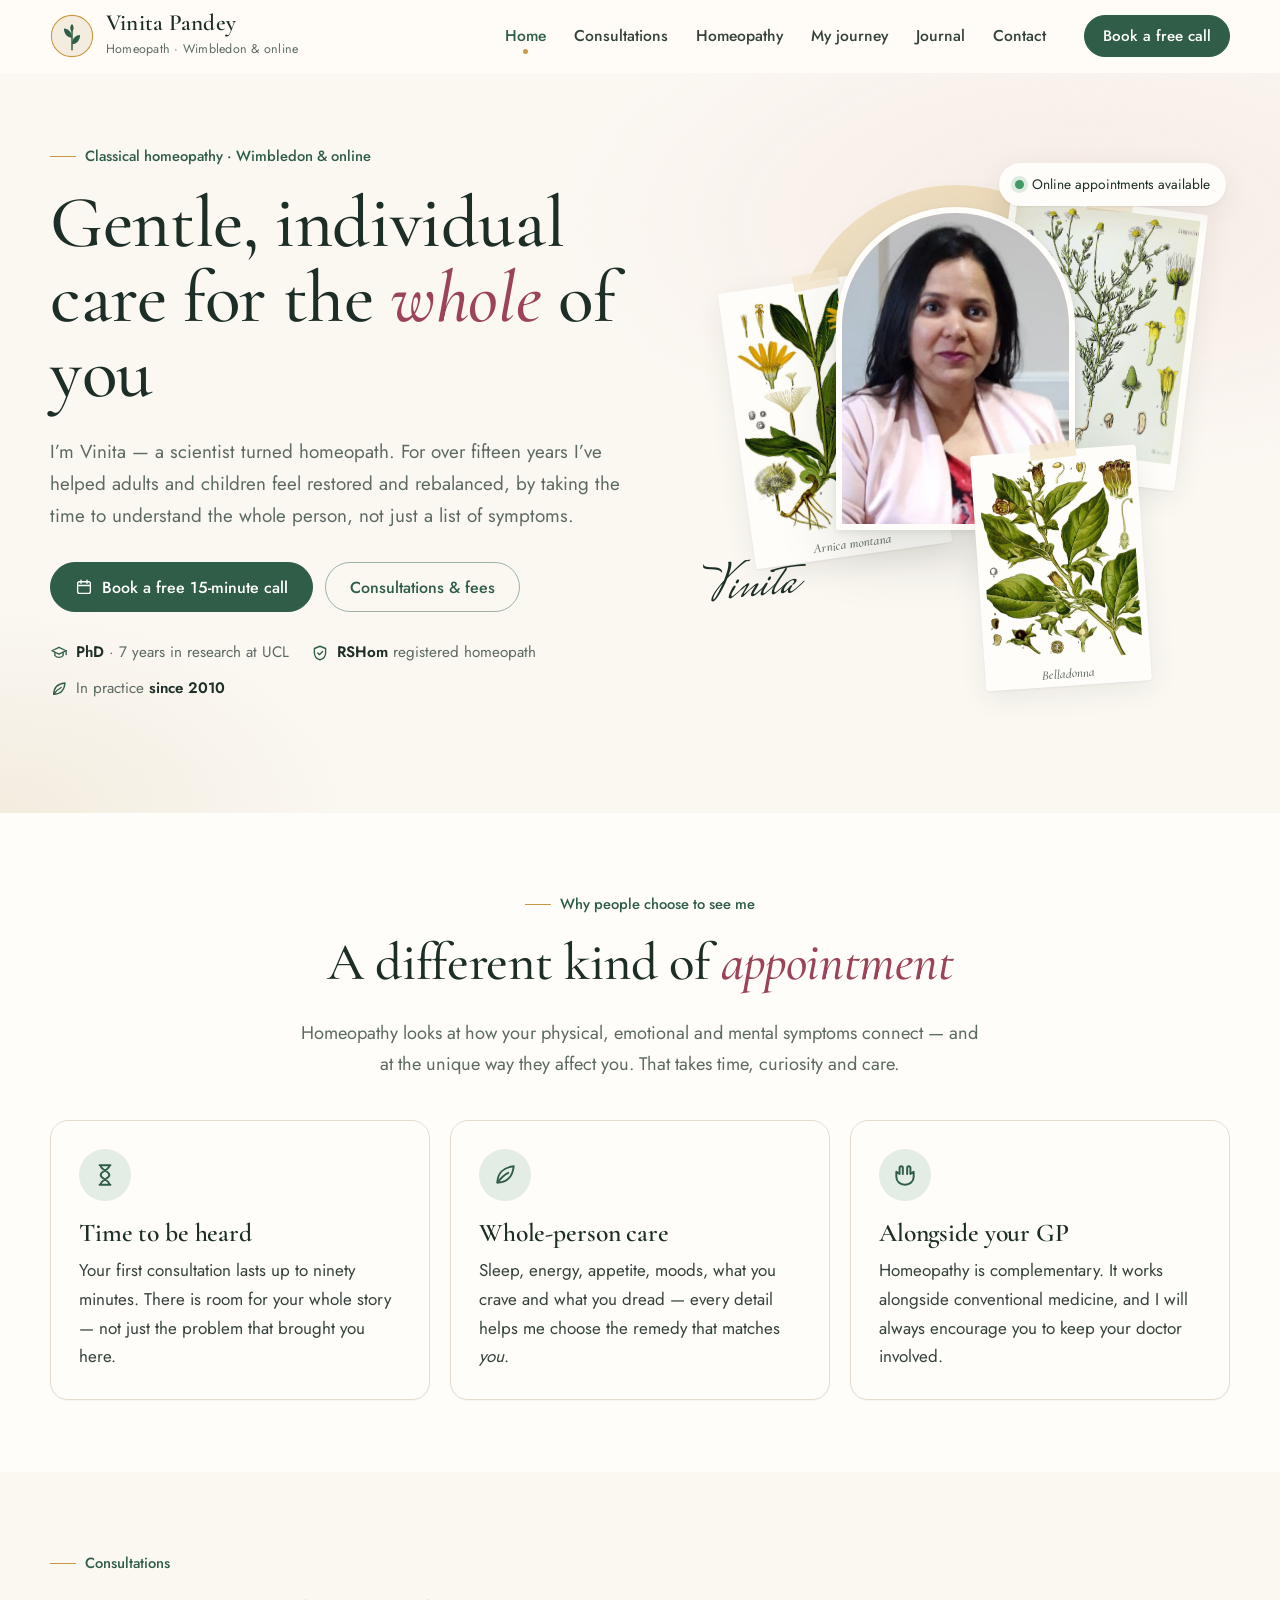
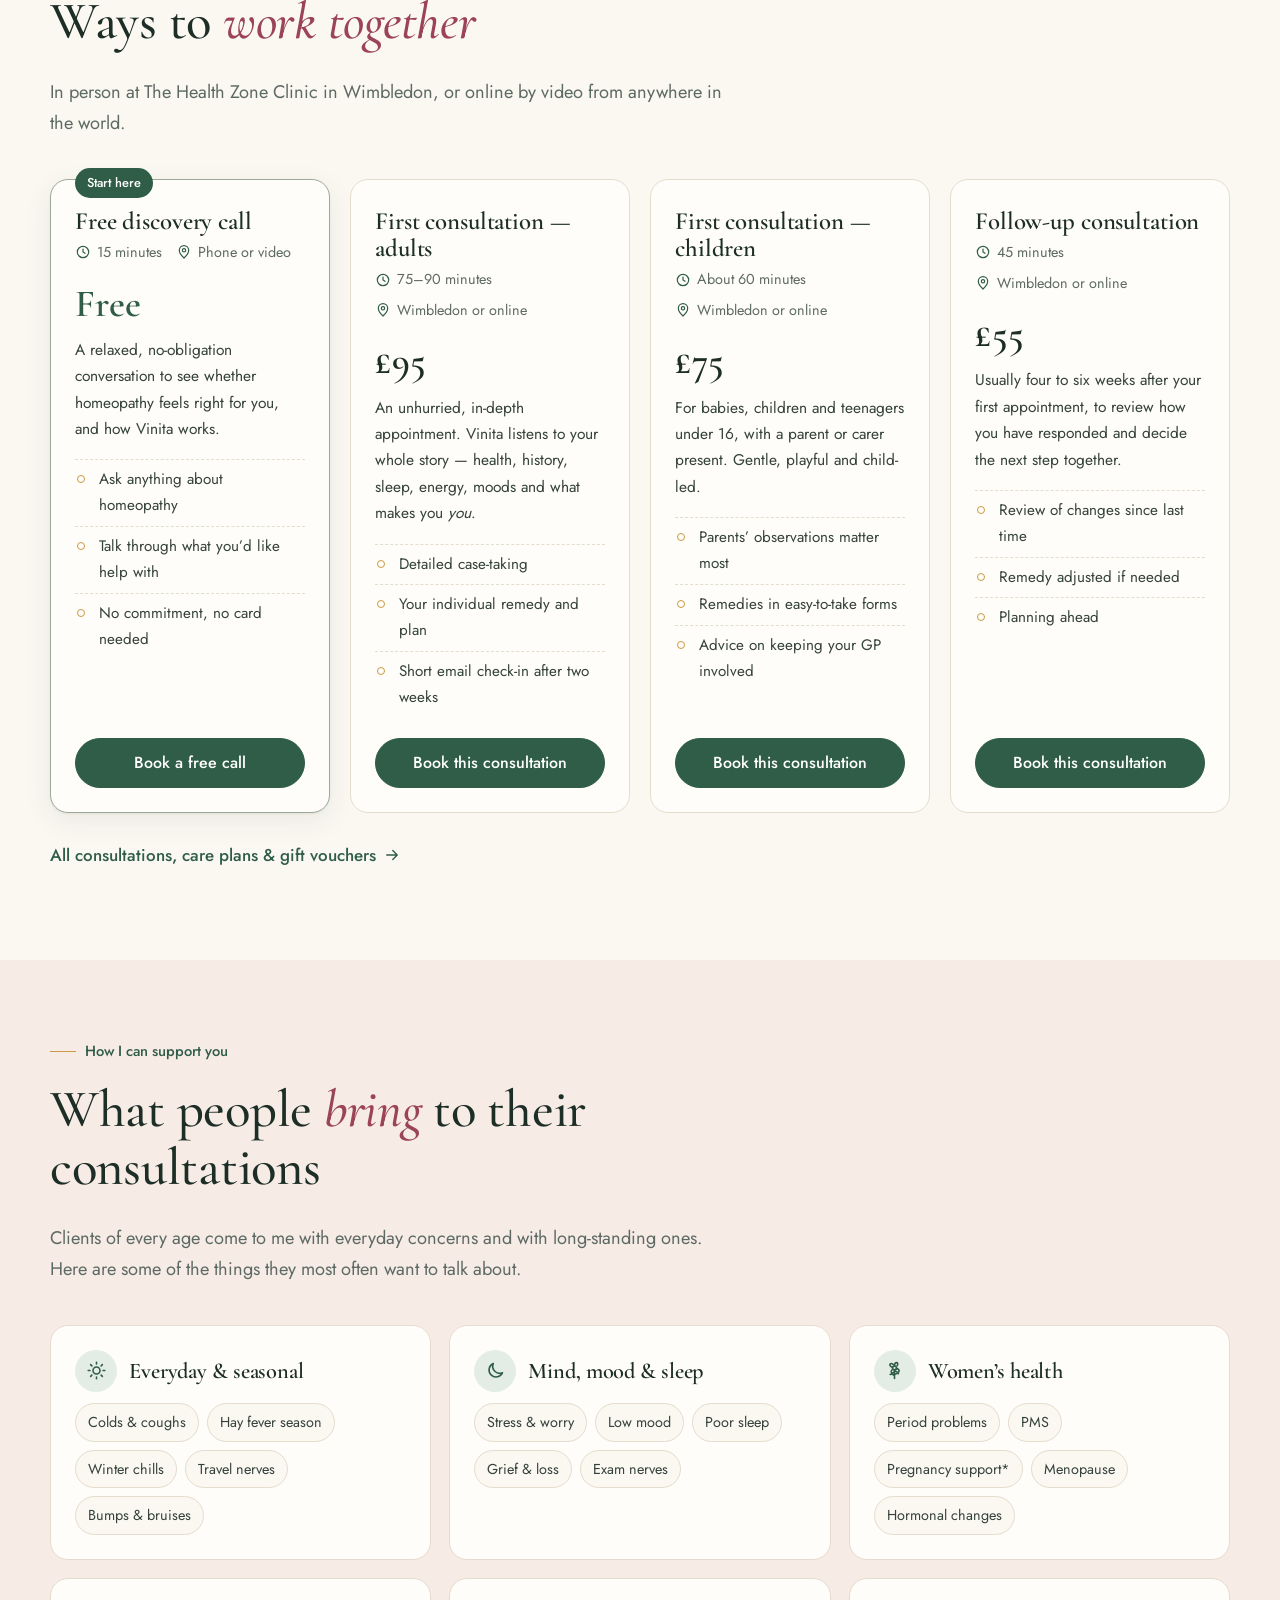
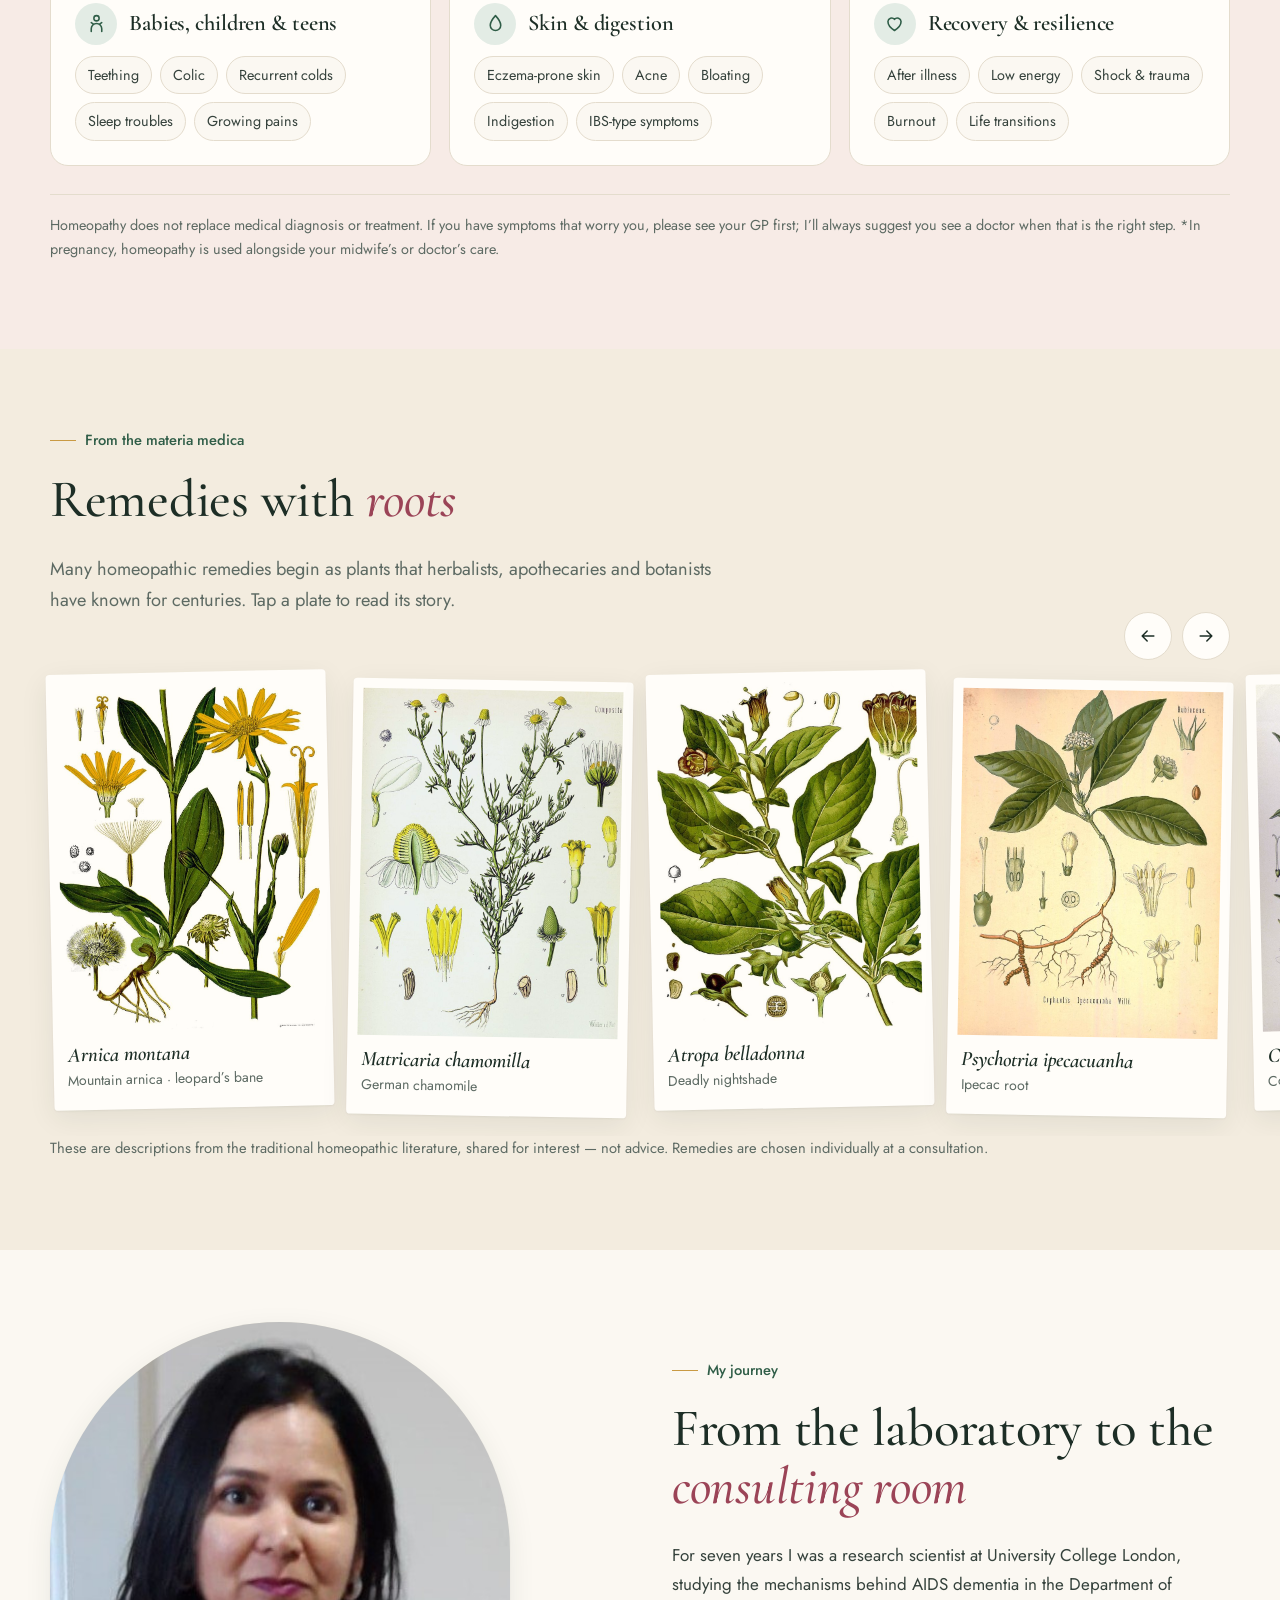
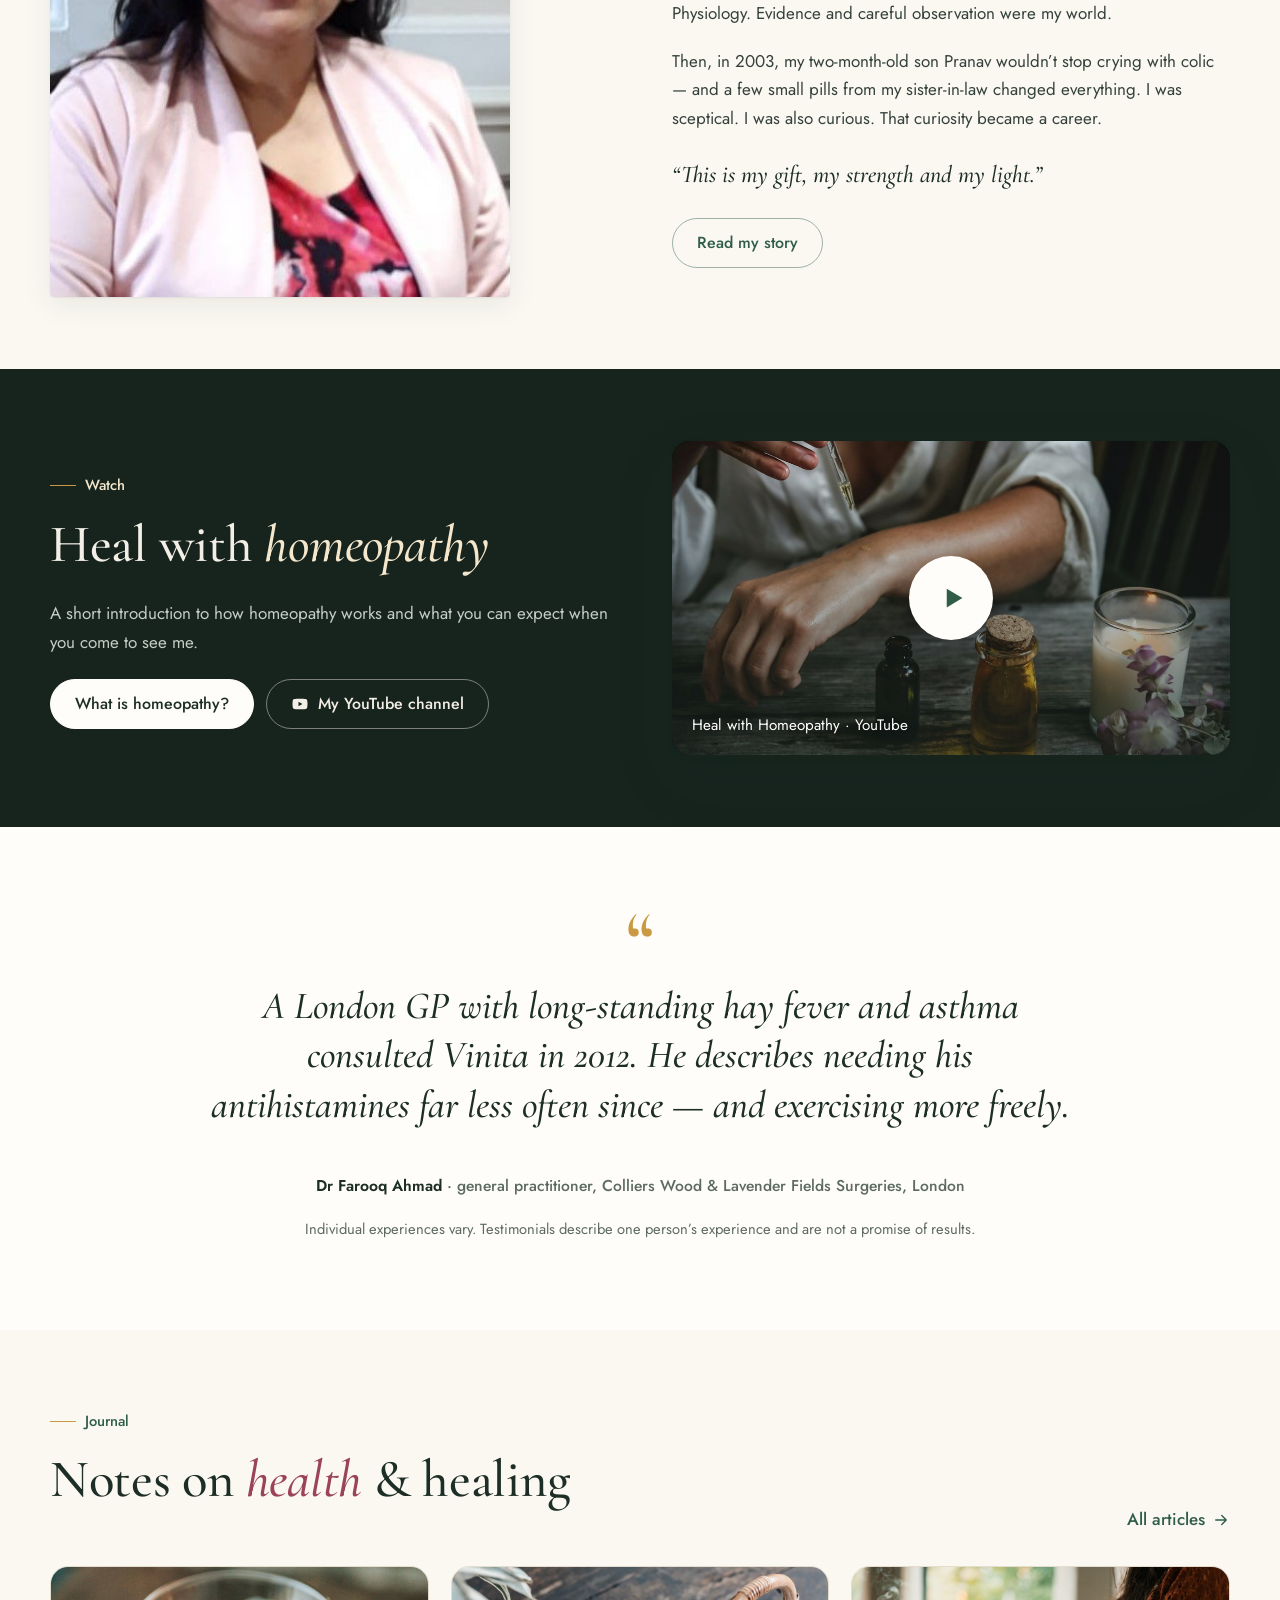
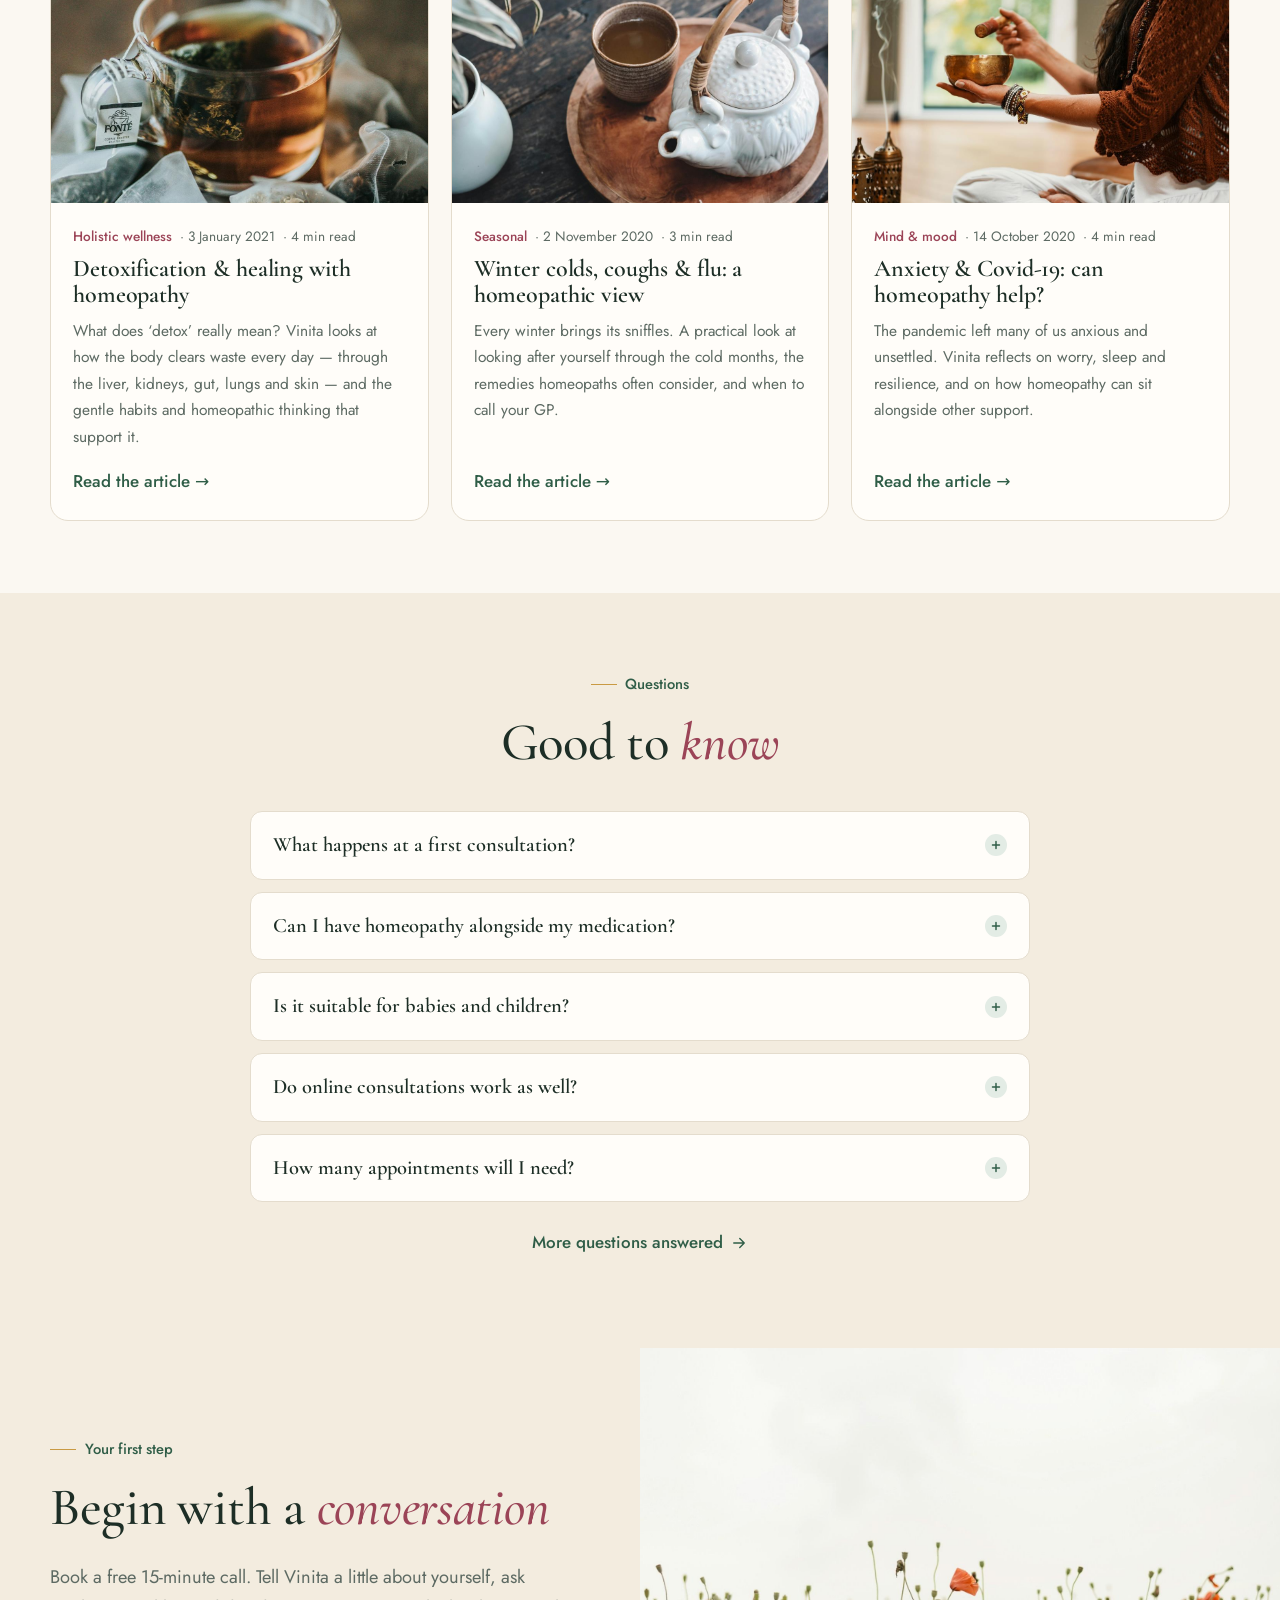
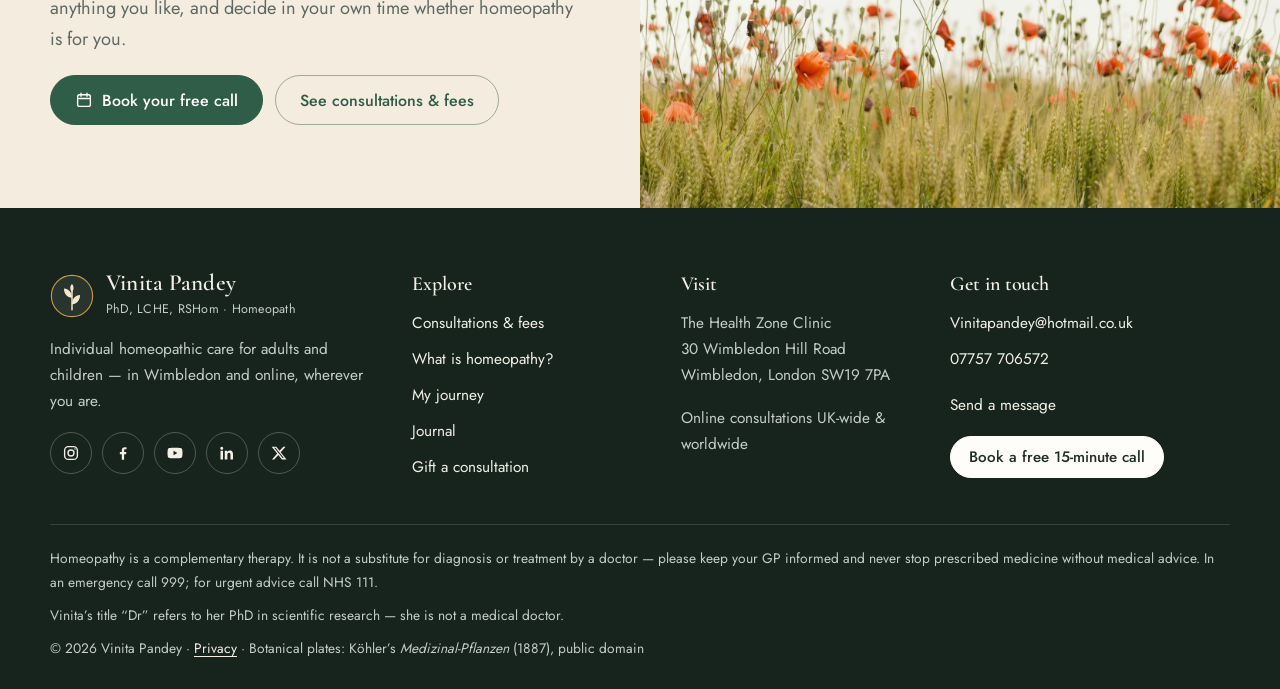
==== index.html @ 25a01715 "Vinita Pandey homeopathy website Co-Authored-By: Claude Opus 5.5 <noreply@anthropic.com> Claude-Sess" ====
<!doctype html>
<html lang="en-GB" data-root="">
<head>
<meta charset="utf-8">
<meta name="viewport" content="width=device-width, initial-scale=1, viewport-fit=cover">
<title>Vinita Pandey · Homeopath in Wimbledon &amp; online</title>
<meta name="description" content="Individual homeopathic consultations for adults and children with Vinita Pandey PhD, LCHE, RSHom — at The Health Zone Clinic, Wimbledon, and online. Book a free 15-minute call.">

<link rel="canonical" href="https://drbankata.github.io/vinita-pandey/">
<meta name="theme-color" content="#fbf8f2">
<meta property="og:type" content="website">
<meta property="og:site_name" content="Vinita Pandey · Homeopathy">
<meta property="og:title" content="Vinita Pandey · Homeopath in Wimbledon &amp; online">
<meta property="og:description" content="Individual homeopathic consultations for adults and children with Vinita Pandey PhD, LCHE, RSHom — at The Health Zone Clinic, Wimbledon, and online. Book a free 15-minute call.">
<meta property="og:url" content="https://drbankata.github.io/vinita-pandey/">
<meta property="og:image" content="https://drbankata.github.io/vinita-pandey/assets/img/og-image.jpg">
<meta property="og:locale" content="en_GB">
<meta name="twitter:card" content="summary_large_image">
<link rel="icon" href="assets/img/favicon.svg" type="image/svg+xml">
<link rel="icon" href="assets/img/favicon.png" sizes="64x64" type="image/png">
<link rel="apple-touch-icon" href="assets/img/apple-touch-icon.png">
<link rel="preload" href="assets/fonts/cormorant.woff2" as="font" type="font/woff2" crossorigin>
<link rel="preload" href="assets/fonts/jost.woff2" as="font" type="font/woff2" crossorigin>
<link rel="stylesheet" href="assets/css/site.css?v=2">
<script type="application/ld+json">{"@context": "https://schema.org", "@graph": [{"@type": ["HealthAndBeautyBusiness", "LocalBusiness"], "@id": "https://drbankata.github.io/vinita-pandey/#practice", "name": "Vinita Pandey Homeopathy", "url": "https://drbankata.github.io/vinita-pandey/", "image": "https://drbankata.github.io/vinita-pandey/assets/img/og-image.jpg", "telephone": "+447757706572", "email": "Vinitapandey@hotmail.co.uk", "address": {"@type": "PostalAddress", "streetAddress": "The Health Zone Clinic, 30 Wimbledon Hill Road", "addressLocality": "Wimbledon, London", "postalCode": "SW19 7PA", "addressCountry": "GB"}, "areaServed": ["Wimbledon", "London", "United Kingdom (online)"], "founder": {"@id": "https://drbankata.github.io/vinita-pandey/#vinita"}, "sameAs": ["https://www.instagram.com/vinitapandeyhomeopathy/", "https://www.facebook.com/VinitaPandeyHomeopathy", "https://twitter.com/VinitaPandey24", "https://www.linkedin.com/in/vinita-pandey-5122bb1aa/"]}, {"@type": "Person", "@id": "https://drbankata.github.io/vinita-pandey/#vinita", "name": "Vinita Pandey", "honorificSuffix": "PhD, LCHE, RSHom", "jobTitle": "Homeopath", "worksFor": {"@id": "https://drbankata.github.io/vinita-pandey/#practice"}, "alumniOf": {"@type": "CollegeOrUniversity", "name": "University College London"}, "image": "https://drbankata.github.io/vinita-pandey/assets/img/vinita.jpg"}]}</script>
</head>
<body>
<a class="skip" href="#main">Skip to content</a>
<div class="progress" aria-hidden="true"></div>
<header class="site-header">
  <div class="wrap head-in">
    <a class="brand" href="./"><svg class="mark" viewBox="0 0 48 48" aria-hidden="true"><circle class="m-bg" cx="24" cy="24" r="22.5"/><path class="m-stem" d="M24 39V15"/><path class="m-leaf" d="M24 26c-5.5-.6-8.8-4.6-8.8-10.2 5.4.2 8.8 4.4 8.8 10.2zM24 33c5.5-.6 8.8-4.6 8.8-10.2-5.4.2-8.8 4.4-8.8 10.2zM24 19.5c-2.3-1.9-2.6-6-.1-8.5 2.5 2.3 2.4 6.4.1 8.5z"/></svg><span><span class="brand-name">Vinita Pandey</span><span class="brand-sub">Homeopath · Wimbledon &amp; online</span></span></a>
    <button class="menu-btn" type="button" aria-expanded="false" aria-controls="site-nav"><svg viewBox="0 0 24 24" fill="none" stroke="currentColor" stroke-width="1.8" stroke-linecap="round"><path d="M4 7h16M4 12h16M4 17h10"/></svg><span class="sr-only">Open menu</span></button>
    <nav id="site-nav" aria-label="Main">
      <ul><li><a href="./" aria-current="page">Home</a></li><li><a href="consultations/">Consultations</a></li><li><a href="homeopathy/">Homeopathy</a></li><li><a href="about/">My journey</a></li><li><a href="journal/">Journal</a></li><li><a href="contact/">Contact</a></li></ul>
      <a class="btn small nav-cta" href="consultations/?service=discovery#book" data-book="discovery">Book a free call</a>
    </nav>
  </div>
</header>
<main id="main">

  <section class="hero">
    <div class="wrap hero-in">
      <div>
        <p class="eyebrow">Classical homeopathy · Wimbledon &amp; online</p>
        <h1>Gentle, individual care for the <em>whole</em> of you</h1>
        <p class="lede">I&rsquo;m Vinita — a scientist turned homeopath. For over fifteen years I&rsquo;ve helped adults and children feel restored and rebalanced, by taking the time to understand the whole person, not just a list of symptoms.</p>
        <div class="btns">
          <a class="btn" href="consultations/?service=discovery#book" data-book="discovery"><svg viewBox="0 0 24 24" fill="none" stroke="currentColor" stroke-width="1.8" stroke-linecap="round" stroke-linejoin="round" aria-hidden="true"><rect x="3.5" y="5" width="17" height="15.5" rx="2.5"/><path d="M3.5 10h17M8 3v4M16 3v4"/></svg> Book a free 15-minute call</a>
          <a class="btn ghost" href="consultations/">Consultations &amp; fees</a>
        </div>
        <ul class="trust">
          <li><svg viewBox="0 0 24 24" fill="none" stroke="currentColor" stroke-width="1.8" stroke-linecap="round" stroke-linejoin="round" aria-hidden="true"><path d="M2.5 9L12 4.5 21.5 9 12 13.5 2.5 9z"/><path d="M6.5 11v4.5c1.5 1.5 3.5 2.3 5.5 2.3s4-.8 5.5-2.3V11M21.5 9v5"/></svg><span><strong>PhD</strong> · 7 years in research at UCL</span></li>
          <li><svg viewBox="0 0 24 24" fill="none" stroke="currentColor" stroke-width="1.8" stroke-linecap="round" stroke-linejoin="round" aria-hidden="true"><path d="M12 3l7.5 3v5.5c0 4.6-3.2 8.1-7.5 9.5-4.3-1.4-7.5-4.9-7.5-9.5V6L12 3z"/><path d="M9 12l2.2 2.2L15.5 10"/></svg><span><strong>RSHom</strong> registered homeopath</span></li>
          <li><svg viewBox="0 0 24 24" fill="none" stroke="currentColor" stroke-width="1.8" stroke-linecap="round" stroke-linejoin="round" aria-hidden="true"><path d="M5 19c0-8 5-14 15-15-1 10-7 15-15 15z"/><path d="M5 19c3-4 6-7 10-9"/></svg><span>In practice <strong>since 2010</strong></span></li>
        </ul>
      </div>
      <div class="herbarium" aria-hidden="true">
        <div class="sun"></div>
        <figure class="sheet s1"><img src="assets/img/plates/arnica.jpg" alt="" width="400" height="533"><figcaption>Arnica montana</figcaption></figure>
        <figure class="sheet s2"><img src="assets/img/plates/chamomilla.jpg" alt="" width="400" height="533"><figcaption>Chamomilla</figcaption></figure>
        <div class="portrait-arch"><img src="assets/img/vinita.jpg" alt="" width="445" height="555" fetchpriority="high"></div>
        <figure class="sheet s3"><img src="assets/img/plates/belladonna.jpg" alt="" width="400" height="533"><figcaption>Belladonna</figcaption></figure>
        <p class="badge-float"><i></i>Online appointments available</p>
        <p class="sig"><span>Vinita</span></p>
      </div>
    </div>
  </section>

  <section class="section band-paper" aria-labelledby="diff-t">
    <div class="wrap">
      <div class="sec-head center">
        <p class="eyebrow">Why people choose to see me</p>
        <h2 id="diff-t">A different kind of <em>appointment</em></h2>
        <p class="lede">Homeopathy looks at how your physical, emotional and mental symptoms connect — and at the unique way they affect you. That takes time, curiosity and care.</p>
      </div>
      <div class="grid g3">
        <div class="card pillar"><span class="icon-disc"><svg viewBox="0 0 24 24" fill="none" stroke="currentColor" stroke-width="1.8" stroke-linecap="round" stroke-linejoin="round" aria-hidden="true"><path d="M7 3h10M7 21h10M8 3c0 5 8 5 8 9s-8 4-8 9M16 3c0 5-8 5-8 9s8 4 8 9"/></svg></span><h3>Time to be heard</h3><p>Your first consultation lasts up to ninety minutes. There is room for your whole story — not just the problem that brought you here.</p></div>
        <div class="card pillar"><span class="icon-disc"><svg viewBox="0 0 24 24" fill="none" stroke="currentColor" stroke-width="1.8" stroke-linecap="round" stroke-linejoin="round" aria-hidden="true"><path d="M5 19c0-8 5-14 15-15-1 10-7 15-15 15z"/><path d="M5 19c3-4 6-7 10-9"/></svg></span><h3>Whole-person care</h3><p>Sleep, energy, appetite, moods, what you crave and what you dread — every detail helps me choose the remedy that matches <i>you</i>.</p></div>
        <div class="card pillar"><span class="icon-disc"><svg viewBox="0 0 24 24" fill="none" stroke="currentColor" stroke-width="1.8" stroke-linecap="round" stroke-linejoin="round" aria-hidden="true"><path d="M12 21c-4.5 0-8-3-8-7.5V9l3 2V5.5a1.5 1.5 0 013 0V11M12 21c4.5 0 8-3 8-7.5V9l-3 2V5.5a1.5 1.5 0 00-3 0V11"/></svg></span><h3>Alongside your GP</h3><p>Homeopathy is complementary. It works alongside conventional medicine, and I will always encourage you to keep your doctor involved.</p></div>
      </div>
    </div>
  </section>

  <section class="section" aria-labelledby="svc-t">
    <div class="wrap">
      <div class="sec-head">
        <p class="eyebrow">Consultations</p>
        <h2 id="svc-t">Ways to <em>work together</em></h2>
        <p class="lede">In person at The Health Zone Clinic in Wimbledon, or online by video from anywhere in the world.</p>
      </div>
      <div class="svc-grid four">
        <article class="svc featured" id="svc-discovery">
      <span class="tag">Start here</span>
      <h3>Free discovery call</h3>
      <p class="meta"><span><svg viewBox="0 0 24 24" fill="none" stroke="currentColor" stroke-width="1.8" stroke-linecap="round" aria-hidden="true"><circle cx="12" cy="12" r="8.5"/><path d="M12 7.5V12l3 2"/></svg>15 minutes</span><span><svg viewBox="0 0 24 24" fill="none" stroke="currentColor" stroke-width="1.8" stroke-linecap="round" stroke-linejoin="round" aria-hidden="true"><path d="M12 21s-7-6.2-7-11.5a7 7 0 1114 0C19 14.8 12 21 12 21z"/><circle cx="12" cy="9.5" r="2.5"/></svg>Phone or video</span></p>
      <p class="price"><span class="free">Free</span></p>
      <p>A relaxed, no-obligation conversation to see whether homeopathy feels right for you, and how Vinita works.</p>
      <ul><li>Ask anything about homeopathy</li><li>Talk through what you’d like help with</li><li>No commitment, no card needed</li></ul>
      <div class="actions">
        <a class="btn" href="consultations/?service=discovery#book" data-book="discovery">Book a free call</a>
        <a class="btn ghost" data-pay="discovery" hidden><svg viewBox="0 0 24 24" fill="none" stroke="currentColor" stroke-width="1.8" stroke-linecap="round" stroke-linejoin="round" aria-hidden="true"><rect x="2.5" y="5" width="19" height="14" rx="2.5"/><path d="M2.5 10h19M6.5 15h4"/></svg> Pay online</a>
      </div>
    </article><article class="svc" id="svc-first-adult">
      
      <h3>First consultation — adults</h3>
      <p class="meta"><span><svg viewBox="0 0 24 24" fill="none" stroke="currentColor" stroke-width="1.8" stroke-linecap="round" aria-hidden="true"><circle cx="12" cy="12" r="8.5"/><path d="M12 7.5V12l3 2"/></svg>75–90 minutes</span><span><svg viewBox="0 0 24 24" fill="none" stroke="currentColor" stroke-width="1.8" stroke-linecap="round" stroke-linejoin="round" aria-hidden="true"><path d="M12 21s-7-6.2-7-11.5a7 7 0 1114 0C19 14.8 12 21 12 21z"/><circle cx="12" cy="9.5" r="2.5"/></svg>Wimbledon or online</span></p>
      <p class="price">£95</p>
      <p>An unhurried, in-depth appointment. Vinita listens to your whole story — health, history, sleep, energy, moods and what makes you <i>you</i>.</p>
      <ul><li>Detailed case-taking</li><li>Your individual remedy and plan</li><li>Short email check-in after two weeks</li></ul>
      <div class="actions">
        <a class="btn" href="consultations/?service=first-adult#book" data-book="first-adult">Book this consultation</a>
        <a class="btn ghost" data-pay="first-adult" hidden><svg viewBox="0 0 24 24" fill="none" stroke="currentColor" stroke-width="1.8" stroke-linecap="round" stroke-linejoin="round" aria-hidden="true"><rect x="2.5" y="5" width="19" height="14" rx="2.5"/><path d="M2.5 10h19M6.5 15h4"/></svg> Pay online</a>
      </div>
    </article><article class="svc" id="svc-first-child">
      
      <h3>First consultation — children</h3>
      <p class="meta"><span><svg viewBox="0 0 24 24" fill="none" stroke="currentColor" stroke-width="1.8" stroke-linecap="round" aria-hidden="true"><circle cx="12" cy="12" r="8.5"/><path d="M12 7.5V12l3 2"/></svg>About 60 minutes</span><span><svg viewBox="0 0 24 24" fill="none" stroke="currentColor" stroke-width="1.8" stroke-linecap="round" stroke-linejoin="round" aria-hidden="true"><path d="M12 21s-7-6.2-7-11.5a7 7 0 1114 0C19 14.8 12 21 12 21z"/><circle cx="12" cy="9.5" r="2.5"/></svg>Wimbledon or online</span></p>
      <p class="price">£75</p>
      <p>For babies, children and teenagers under 16, with a parent or carer present. Gentle, playful and child-led.</p>
      <ul><li>Parents’ observations matter most</li><li>Remedies in easy-to-take forms</li><li>Advice on keeping your GP involved</li></ul>
      <div class="actions">
        <a class="btn" href="consultations/?service=first-child#book" data-book="first-child">Book this consultation</a>
        <a class="btn ghost" data-pay="first-child" hidden><svg viewBox="0 0 24 24" fill="none" stroke="currentColor" stroke-width="1.8" stroke-linecap="round" stroke-linejoin="round" aria-hidden="true"><rect x="2.5" y="5" width="19" height="14" rx="2.5"/><path d="M2.5 10h19M6.5 15h4"/></svg> Pay online</a>
      </div>
    </article><article class="svc" id="svc-follow-up">
      
      <h3>Follow-up consultation</h3>
      <p class="meta"><span><svg viewBox="0 0 24 24" fill="none" stroke="currentColor" stroke-width="1.8" stroke-linecap="round" aria-hidden="true"><circle cx="12" cy="12" r="8.5"/><path d="M12 7.5V12l3 2"/></svg>45 minutes</span><span><svg viewBox="0 0 24 24" fill="none" stroke="currentColor" stroke-width="1.8" stroke-linecap="round" stroke-linejoin="round" aria-hidden="true"><path d="M12 21s-7-6.2-7-11.5a7 7 0 1114 0C19 14.8 12 21 12 21z"/><circle cx="12" cy="9.5" r="2.5"/></svg>Wimbledon or online</span></p>
      <p class="price">£55</p>
      <p>Usually four to six weeks after your first appointment, to review how you have responded and decide the next step together.</p>
      <ul><li>Review of changes since last time</li><li>Remedy adjusted if needed</li><li>Planning ahead</li></ul>
      <div class="actions">
        <a class="btn" href="consultations/?service=follow-up#book" data-book="follow-up">Book this consultation</a>
        <a class="btn ghost" data-pay="follow-up" hidden><svg viewBox="0 0 24 24" fill="none" stroke="currentColor" stroke-width="1.8" stroke-linecap="round" stroke-linejoin="round" aria-hidden="true"><rect x="2.5" y="5" width="19" height="14" rx="2.5"/><path d="M2.5 10h19M6.5 15h4"/></svg> Pay online</a>
      </div>
    </article>
      </div>
      <p style="margin-top:28px"><a class="link-arrow" href="consultations/">All consultations, care plans &amp; gift vouchers <svg viewBox="0 0 24 24" fill="none" stroke="currentColor" stroke-width="1.8" stroke-linecap="round" stroke-linejoin="round" aria-hidden="true"><path d="M5 12h14M13 6l6 6-6 6"/></svg></a></p>
    </div>
  </section>

  <section class="section band-blush" aria-labelledby="top-t">
    <div class="wrap">
      <div class="sec-head">
        <p class="eyebrow">How I can support you</p>
        <h2 id="top-t">What people <em>bring</em> to their consultations</h2>
        <p class="lede">Clients of every age come to me with everyday concerns and with long-standing ones. Here are some of the things they most often want to talk about.</p>
      </div>
      <div class="topics"><div class="topic"><h3><span class="icon-disc"><svg viewBox="0 0 24 24" fill="none" stroke="currentColor" stroke-width="1.8" stroke-linecap="round" aria-hidden="true"><circle cx="12" cy="12" r="4"/><path d="M12 2.5v2M12 19.5v2M2.5 12h2M19.5 12h2M5.3 5.3l1.4 1.4M17.3 17.3l1.4 1.4M5.3 18.7l1.4-1.4M17.3 6.7l1.4-1.4"/></svg></span>Everyday &amp; seasonal</h3><ul class="chips"><li>Colds &amp; coughs</li><li>Hay fever season</li><li>Winter chills</li><li>Travel nerves</li><li>Bumps &amp; bruises</li></ul></div><div class="topic"><h3><span class="icon-disc"><svg viewBox="0 0 24 24" fill="none" stroke="currentColor" stroke-width="1.8" stroke-linecap="round" stroke-linejoin="round" aria-hidden="true"><path d="M20 14.5A8 8 0 019.5 4 8 8 0 1020 14.5z"/></svg></span>Mind, mood &amp; sleep</h3><ul class="chips"><li>Stress &amp; worry</li><li>Low mood</li><li>Poor sleep</li><li>Grief &amp; loss</li><li>Exam nerves</li></ul></div><div class="topic"><h3><span class="icon-disc"><svg viewBox="0 0 24 24" fill="none" stroke="currentColor" stroke-width="1.8" stroke-linecap="round" stroke-linejoin="round" aria-hidden="true"><circle cx="12" cy="9" r="2.2"/><path d="M12 6.8C12 4 13.5 3 14.5 3s2 1.5.5 3.5M14.2 9.5c2.6 1 3.3 2.6 3 3.6s-2 1.6-3.7-.3M12 11.2c0 2.8-1.5 3.8-2.5 3.8s-2-1.5-.5-3.5M9.8 8.5C7.2 7.5 6.5 5.9 6.8 4.9s2-1.6 3.7.3M12 13v8M12 18c-2-2-4-2-5-1.5M12 17c1.5-1.5 3.5-1.8 4.5-1.3"/></svg></span>Women’s health</h3><ul class="chips"><li>Period problems</li><li>PMS</li><li>Pregnancy support*</li><li>Menopause</li><li>Hormonal changes</li></ul></div><div class="topic"><h3><span class="icon-disc"><svg viewBox="0 0 24 24" fill="none" stroke="currentColor" stroke-width="1.8" stroke-linecap="round" stroke-linejoin="round" aria-hidden="true"><circle cx="12" cy="6" r="3"/><path d="M6 21v-3a6 6 0 0112 0v3M9 13l-3-2M15 13l3-2"/></svg></span>Babies, children &amp; teens</h3><ul class="chips"><li>Teething</li><li>Colic</li><li>Recurrent colds</li><li>Sleep troubles</li><li>Growing pains</li></ul></div><div class="topic"><h3><span class="icon-disc"><svg viewBox="0 0 24 24" fill="none" stroke="currentColor" stroke-width="1.8" stroke-linecap="round" stroke-linejoin="round" aria-hidden="true"><path d="M12 3s6 6.5 6 11a6 6 0 01-12 0c0-4.5 6-11 6-11z"/></svg></span>Skin &amp; digestion</h3><ul class="chips"><li>Eczema-prone skin</li><li>Acne</li><li>Bloating</li><li>Indigestion</li><li>IBS-type symptoms</li></ul></div><div class="topic"><h3><span class="icon-disc"><svg viewBox="0 0 24 24" fill="none" stroke="currentColor" stroke-width="1.8" stroke-linecap="round" stroke-linejoin="round" aria-hidden="true"><path d="M12 20s-7.5-4.6-7.5-10.2A4.3 4.3 0 0112 7.2a4.3 4.3 0 017.5 2.6C19.5 15.4 12 20 12 20z"/></svg></span>Recovery &amp; resilience</h3><ul class="chips"><li>After illness</li><li>Low energy</li><li>Shock &amp; trauma</li><li>Burnout</li><li>Life transitions</li></ul></div></div>
      <p class="disclaimer">Homeopathy does not replace medical diagnosis or treatment. If you have symptoms that worry you, please see your GP first; I&rsquo;ll always suggest you see a doctor when that is the right step. *In pregnancy, homeopathy is used alongside your midwife&rsquo;s or doctor&rsquo;s care.</p>
    </div>
  </section>

  <section class="section mm band-parch" aria-label="Botanical plates of remedy plants">
    <div class="wrap mm-head">
      <div class="sec-head" style="margin-bottom:24px">
        <p class="eyebrow">From the materia medica</p>
        <h2>Remedies with <em>roots</em></h2>
        <p class="lede">Many homeopathic remedies begin as plants that herbalists, apothecaries and botanists have known for centuries. Tap a plate to read its story.</p>
      </div>
      <div class="mm-nav"><button type="button" data-mm="prev" aria-label="Scroll plates left"><svg viewBox="0 0 24 24" fill="none" stroke="currentColor" stroke-width="1.8" stroke-linecap="round" stroke-linejoin="round" aria-hidden="true"><path d="M19 12H5M11 6l-6 6 6 6"/></svg></button><button type="button" data-mm="next" aria-label="Scroll plates right"><svg viewBox="0 0 24 24" fill="none" stroke="currentColor" stroke-width="1.8" stroke-linecap="round" stroke-linejoin="round" aria-hidden="true"><path d="M5 12h14M13 6l6 6-6 6"/></svg></button></div>
    </div>
    <div class="mm-track"><button class="mm-card" type="button" data-full="assets/img/plates/arnica.jpg" data-latin="Arnica montana" data-common="Mountain arnica · leopard’s bane" data-story="A golden daisy of Alpine meadows. In the homeopathic materia medica, Arnica is the remedy most associated with knocks, bruises and the shock that follows them — often the very first remedy a family keeps at home." data-alt="Botanical illustration of Arnica montana">
        <img src="assets/img/plates/arnica.jpg" alt="Botanical illustration of Arnica montana (Mountain arnica)" loading="lazy" width="400" height="533">
        <span class="latin">Arnica montana</span><span class="common">Mountain arnica · leopard’s bane</span></button><button class="mm-card" type="button" data-full="assets/img/plates/chamomilla.jpg" data-latin="Matricaria chamomilla" data-common="German chamomile" data-story="The meadow flower of a soothing cup of tea. As the remedy Chamomilla it is traditionally described for teething, restlessness and irritability — a classic of the family remedy box." data-alt="Botanical illustration of Matricaria chamomilla">
        <img src="assets/img/plates/chamomilla.jpg" alt="Botanical illustration of Matricaria chamomilla (German chamomile)" loading="lazy" width="400" height="533">
        <span class="latin">Matricaria chamomilla</span><span class="common">German chamomile</span></button><button class="mm-card" type="button" data-full="assets/img/plates/belladonna.jpg" data-latin="Atropa belladonna" data-common="Deadly nightshade" data-story="A poisonous plant made safe by homeopathic preparation. The materia medica describes Belladonna for sudden, hot, flushed and throbbing states — one of the remedies that first made Vinita curious." data-alt="Botanical illustration of Atropa belladonna">
        <img src="assets/img/plates/belladonna.jpg" alt="Botanical illustration of Atropa belladonna (Deadly nightshade)" loading="lazy" width="400" height="533">
        <span class="latin">Atropa belladonna</span><span class="common">Deadly nightshade</span></button><button class="mm-card" type="button" data-full="assets/img/plates/ipecac.jpg" data-latin="Psychotria ipecacuanha" data-common="Ipecac root" data-story="Its root was once given to bring on vomiting. Following ‘like cures like’, homeopathic Ipecac is described for persistent nausea — the remedy that turned a sceptical research scientist into a student of homeopathy." data-alt="Botanical illustration of Psychotria ipecacuanha">
        <img src="assets/img/plates/ipecac.jpg" alt="Botanical illustration of Psychotria ipecacuanha (Ipecac root)" loading="lazy" width="400" height="533">
        <span class="latin">Psychotria ipecacuanha</span><span class="common">Ipecac root</span></button><button class="mm-card" type="button" data-full="assets/img/plates/coffea.jpg" data-latin="Coffea arabica" data-common="Coffee" data-story="Too much coffee keeps us awake. In homeopathic dilution, Coffea is the textbook illustration of ‘like cures like’ — described for a racing, wide-awake mind at bedtime." data-alt="Botanical illustration of Coffea arabica">
        <img src="assets/img/plates/coffea.jpg" alt="Botanical illustration of Coffea arabica (Coffee)" loading="lazy" width="400" height="533">
        <span class="latin">Coffea arabica</span><span class="common">Coffee</span></button><button class="mm-card" type="button" data-full="assets/img/plates/aconite.jpg" data-latin="Aconitum napellus" data-common="Monkshood" data-story="A tall, striking blue alpine flower. Aconite is described for complaints that arrive suddenly — after a fright, or after exposure to a cold, dry wind." data-alt="Botanical illustration of Aconitum napellus">
        <img src="assets/img/plates/aconite.jpg" alt="Botanical illustration of Aconitum napellus (Monkshood)" loading="lazy" width="400" height="533">
        <span class="latin">Aconitum napellus</span><span class="common">Monkshood</span></button><button class="mm-card" type="button" data-full="assets/img/plates/nux-vomica.jpg" data-latin="Strychnos nux-vomica" data-common="Poison nut" data-story="The seed of a South Asian tree. The materia medica describes Nux vomica for the after-effects of overwork, rich food and late nights — a remedy picture that feels very modern." data-alt="Botanical illustration of Strychnos nux-vomica">
        <img src="assets/img/plates/nux-vomica.jpg" alt="Botanical illustration of Strychnos nux-vomica (Poison nut)" loading="lazy" width="400" height="533">
        <span class="latin">Strychnos nux-vomica</span><span class="common">Poison nut</span></button><button class="mm-card" type="button" data-full="assets/img/plates/gelsemium.jpg" data-latin="Gelsemium sempervirens" data-common="Yellow jasmine" data-story="A climbing jasmine of the American south. Gelsemium is described for heavy, droopy tiredness and for nerves before exams, interviews or a big performance." data-alt="Botanical illustration of Gelsemium sempervirens">
        <img src="assets/img/plates/gelsemium.jpg" alt="Botanical illustration of Gelsemium sempervirens (Yellow jasmine)" loading="lazy" width="400" height="533">
        <span class="latin">Gelsemium sempervirens</span><span class="common">Yellow jasmine</span></button><button class="mm-card" type="button" data-full="assets/img/plates/calendula.jpg" data-latin="Calendula officinalis" data-common="Pot marigold" data-story="The cheerful marigold of cottage gardens — long used in creams and tinctures for minor grazes and sore skin." data-alt="Botanical illustration of Calendula officinalis">
        <img src="assets/img/plates/calendula.jpg" alt="Botanical illustration of Calendula officinalis (Pot marigold)" loading="lazy" width="400" height="533">
        <span class="latin">Calendula officinalis</span><span class="common">Pot marigold</span></button><button class="mm-card" type="button" data-full="assets/img/plates/lycopodium.jpg" data-latin="Lycopodium clavatum" data-common="Common club moss" data-story="An ancient moss whose spores were once used as theatre flash powder. In classical homeopathy it is one of the great ‘constitutional’ remedies." data-alt="Botanical illustration of Lycopodium clavatum">
        <img src="assets/img/plates/lycopodium.jpg" alt="Botanical illustration of Lycopodium clavatum (Common club moss)" loading="lazy" width="400" height="533">
        <span class="latin">Lycopodium clavatum</span><span class="common">Common club moss</span></button></div>
    <div class="wrap"><p class="note">These are descriptions from the traditional homeopathic literature, shared for interest — not advice. Remedies are chosen individually at a consultation.</p></div>
  </section>

  <section class="section" aria-labelledby="story-t">
    <div class="wrap split">
      <div class="photo tall arch" style="max-width:460px"><img src="assets/img/vinita-square.jpg" alt="Vinita Pandey, homeopath, smiling in her Wimbledon clinic" loading="lazy" width="555" height="555" style="aspect-ratio:4/5;object-position:50% 30%"></div>
      <div>
        <p class="eyebrow">My journey</p>
        <h2 id="story-t">From the laboratory to the <em>consulting room</em></h2>
        <p>For seven years I was a research scientist at University College London, studying the mechanisms behind AIDS dementia in the Department of Physiology. Evidence and careful observation were my world.</p>
        <p>Then, in 2003, my two-month-old son Pranav wouldn&rsquo;t stop crying with colic — and a few small pills from my sister-in-law changed everything. I was sceptical. I was also curious. That curiosity became a career.</p>
        <p class="quote" style="text-align:left;margin:26px 0"><span class="sr-only">Quote:</span><span style="font:italic 500 1.5rem/1.35 var(--serif);color:var(--ink)">&ldquo;This is my gift, my strength and my light.&rdquo;</span></p>
        <a class="btn ghost" href="about/">Read my story</a>
      </div>
    </div>
  </section>

  <section class="section dark" aria-labelledby="vid-t">
    <div class="wrap split">
      <div>
        <p class="eyebrow">Watch</p>
        <h2 id="vid-t">Heal with <em>homeopathy</em></h2>
        <p>A short introduction to how homeopathy works and what you can expect when you come to see me.</p>
        <div class="btns" style="margin-top:22px"><a class="btn light" href="homeopathy/">What is homeopathy?</a><a class="btn on-dark" data-show="youtube" hidden><svg viewBox="0 0 24 24" fill="currentColor" aria-hidden="true"><path d="M21.6 7.2a2.5 2.5 0 00-1.8-1.8C18.2 5 12 5 12 5s-6.2 0-7.8.4A2.5 2.5 0 002.4 7.2 26 26 0 002 12a26 26 0 00.4 4.8 2.5 2.5 0 001.8 1.8c1.6.4 7.8.4 7.8.4s6.2 0 7.8-.4a2.5 2.5 0 001.8-1.8A26 26 0 0022 12a26 26 0 00-.4-4.8zM10 15V9l5.2 3z"/></svg> My YouTube channel</a></div>
      </div>
      <div class="video">
        <img src="assets/img/photos/apothecary.jpg" alt="" loading="lazy" width="1100" height="733">
        <button type="button" data-yt="1FxhlQ80Yh8" aria-label="Play video: Heal with Homeopathy"><span class="play"><svg viewBox="0 0 24 24" fill="currentColor" aria-hidden="true"><path d="M7 4.5v15l12.5-7.5z"/></svg></span></button>
        <span class="vlabel">Heal with Homeopathy · YouTube</span>
      </div>
    </div>
  </section>

  <section class="section band-paper" aria-labelledby="kind-t">
    <div class="wrap">
      <h2 id="kind-t" class="sr-only">Kind words</h2>
      <figure class="quote">
        <span class="qmark" aria-hidden="true">&ldquo;</span>
        <blockquote><p>A London GP with long-standing hay fever and asthma consulted Vinita in 2012. He describes needing his antihistamines far less often since — and exercising more freely.</p></blockquote>
        <figcaption><cite><strong>Dr Farooq Ahmad</strong> · general practitioner, Colliers Wood &amp; Lavender Fields Surgeries, London</cite></figcaption>
      </figure>
      <p class="note center" style="margin-top:20px">Individual experiences vary. Testimonials describe one person&rsquo;s experience and are not a promise of results.</p>
    </div>
  </section>

  <section class="section" aria-labelledby="jr-t">
    <div class="wrap">
      <div class="mm-head" style="margin-bottom:32px">
        <div class="sec-head" style="margin:0"><p class="eyebrow">Journal</p><h2 id="jr-t">Notes on <em>health</em> &amp; healing</h2></div>
        <a class="link-arrow" href="journal/">All articles <svg viewBox="0 0 24 24" fill="none" stroke="currentColor" stroke-width="1.8" stroke-linecap="round" stroke-linejoin="round" aria-hidden="true"><path d="M5 12h14M13 6l6 6-6 6"/></svg></a>
      </div>
      <div class="posts three"><article class="post">
      <div class="pimg"><img src="assets/img/photos/tea-glass.jpg" alt="" loading="lazy" width="800" height="500"></div>
      <div class="pbody">
        <p class="pmeta"><span class="cat">Holistic wellness</span><span>· 3 January 2021</span><span>· 4 min read</span></p>
        <h3><a href="https://www.vinitapandey.com/post/detoxification-heal-with-homeopathy" target="_blank" rel="noopener">Detoxification &amp; healing with homeopathy</a></h3>
        <p>What does ‘detox’ really mean? Vinita looks at how the body clears waste every day — through the liver, kidneys, gut, lungs and skin — and the gentle habits and homeopathic thinking that support it.</p>
        <span class="more">Read the article →</span>
      </div>
    </article><article class="post">
      <div class="pimg"><img src="assets/img/photos/teapot.jpg" alt="" loading="lazy" width="800" height="500"></div>
      <div class="pbody">
        <p class="pmeta"><span class="cat">Seasonal</span><span>· 2 November 2020</span><span>· 3 min read</span></p>
        <h3><a href="https://www.vinitapandey.com/post/fighting-with-the-winter-ailments-using-homeopathy-from-colds-coughs-flu" target="_blank" rel="noopener">Winter colds, coughs &amp; flu: a homeopathic view</a></h3>
        <p>Every winter brings its sniffles. A practical look at looking after yourself through the cold months, the remedies homeopaths often consider, and when to call your GP.</p>
        <span class="more">Read the article →</span>
      </div>
    </article><article class="post">
      <div class="pimg"><img src="assets/img/photos/singing-bowl.jpg" alt="" loading="lazy" width="800" height="500"></div>
      <div class="pbody">
        <p class="pmeta"><span class="cat">Mind &amp; mood</span><span>· 14 October 2020</span><span>· 4 min read</span></p>
        <h3><a href="https://www.vinitapandey.com/post/homeopathic-remedies-for-chronic-back-pain" target="_blank" rel="noopener">Anxiety &amp; Covid-19: can homeopathy help?</a></h3>
        <p>The pandemic left many of us anxious and unsettled. Vinita reflects on worry, sleep and resilience, and on how homeopathy can sit alongside other support.</p>
        <span class="more">Read the article →</span>
      </div>
    </article></div>
    </div>
  </section>

  <section class="section band-parch" aria-labelledby="faq-t">
    <div class="narrow">
      <div class="sec-head center"><p class="eyebrow">Questions</p><h2 id="faq-t">Good to <em>know</em></h2></div>
      <div class="faq"><details><summary>What happens at a first consultation?</summary><div class="ans"><p>We talk — for up to ninety minutes. I&rsquo;ll ask about your current health, your medical history, your lifestyle and the particular way your symptoms affect you. Then I choose the remedy that best matches the whole picture and explain how to take it.</p></div></details><details><summary>Can I have homeopathy alongside my medication?</summary><div class="ans"><p>Yes. Homeopathy is complementary and does not interfere with conventional medicine. Please don&rsquo;t stop or change any prescribed medicine without talking to your doctor.</p></div></details><details><summary>Is it suitable for babies and children?</summary><div class="ans"><p>Yes — I see children of all ages, with a parent or carer present. Remedies come as small, sweet-tasting pills, granules or liquids that are easy to give.</p></div></details><details><summary>Do online consultations work as well?</summary><div class="ans"><p>Many clients prefer them. All we need is a quiet room and a video call; remedies are posted to you or can be bought from a homeopathic pharmacy.</p></div></details><details><summary>How many appointments will I need?</summary><div class="ans"><p>It depends. Everyday, short-term complaints may need just one. Long-standing concerns usually need a few follow-ups over several months — which is why I offer a four-month care plan.</p></div></details></div>
      <p class="center" style="margin-top:26px"><a class="link-arrow" href="homeopathy/#faq">More questions answered <svg viewBox="0 0 24 24" fill="none" stroke="currentColor" stroke-width="1.8" stroke-linecap="round" stroke-linejoin="round" aria-hidden="true"><path d="M5 12h14M13 6l6 6-6 6"/></svg></a></p>
    </div>
  </section>

  <section class="closing" aria-labelledby="cl-t">
    <div class="cl-img"><img src="assets/img/photos/meadow.jpg" alt="" loading="lazy" width="1800" height="1192"></div>
    <div class="cl-body"><div class="wrap" style="width:auto;margin:0">
      <p class="eyebrow">Your first step</p>
      <h2 id="cl-t">Begin with a <em>conversation</em></h2>
      <p class="lede">Book a free 15-minute call. Tell Vinita a little about yourself, ask anything you like, and decide in your own time whether homeopathy is for you.</p>
      <div class="btns"><a class="btn" href="consultations/?service=discovery#book" data-book="discovery"><svg viewBox="0 0 24 24" fill="none" stroke="currentColor" stroke-width="1.8" stroke-linecap="round" stroke-linejoin="round" aria-hidden="true"><rect x="3.5" y="5" width="17" height="15.5" rx="2.5"/><path d="M3.5 10h17M8 3v4M16 3v4"/></svg> Book your free call</a><a class="btn ghost" href="consultations/">See consultations &amp; fees</a></div>
    </div></div>
  </section>

</main>
<footer class="site-footer">
  <div class="wrap">
    <div class="foot-grid">
      <div>
        <a class="brand" href="./"><svg class="mark" viewBox="0 0 48 48" aria-hidden="true"><circle class="m-bg" cx="24" cy="24" r="22.5"/><path class="m-stem" d="M24 39V15"/><path class="m-leaf" d="M24 26c-5.5-.6-8.8-4.6-8.8-10.2 5.4.2 8.8 4.4 8.8 10.2zM24 33c5.5-.6 8.8-4.6 8.8-10.2-5.4.2-8.8 4.4-8.8 10.2zM24 19.5c-2.3-1.9-2.6-6-.1-8.5 2.5 2.3 2.4 6.4.1 8.5z"/></svg><span><span class="brand-name">Vinita Pandey</span><span class="brand-sub">PhD, LCHE, RSHom · Homeopath</span></span></a>
        <p>Individual homeopathic care for adults and children — in Wimbledon and online, wherever you are.</p>
        <div class="socials">
          <a data-show="instagram" hidden aria-label="Instagram"><svg viewBox="0 0 24 24" fill="none" stroke="currentColor" stroke-width="1.8" aria-hidden="true"><rect x="3.5" y="3.5" width="17" height="17" rx="5"/><circle cx="12" cy="12" r="4"/><circle cx="17.3" cy="6.7" r="1" fill="currentColor" stroke="none"/></svg></a>
          <a data-show="facebook" hidden aria-label="Facebook"><svg viewBox="0 0 24 24" fill="currentColor" aria-hidden="true"><path d="M13.5 21v-7.5h2.6l.4-3h-3V8.6c0-.9.3-1.5 1.5-1.5h1.6V4.4a21 21 0 00-2.3-.1c-2.3 0-3.9 1.4-3.9 4v2.2H7.8v3h2.6V21z"/></svg></a>
          <a data-show="youtube" hidden aria-label="YouTube"><svg viewBox="0 0 24 24" fill="currentColor" aria-hidden="true"><path d="M21.6 7.2a2.5 2.5 0 00-1.8-1.8C18.2 5 12 5 12 5s-6.2 0-7.8.4A2.5 2.5 0 002.4 7.2 26 26 0 002 12a26 26 0 00.4 4.8 2.5 2.5 0 001.8 1.8c1.6.4 7.8.4 7.8.4s6.2 0 7.8-.4a2.5 2.5 0 001.8-1.8A26 26 0 0022 12a26 26 0 00-.4-4.8zM10 15V9l5.2 3z"/></svg></a>
          <a data-show="linkedin" hidden aria-label="LinkedIn"><svg viewBox="0 0 24 24" fill="currentColor" aria-hidden="true"><path d="M5 3.5a2 2 0 110 4 2 2 0 010-4zM3.3 9h3.4v11.5H3.3zM9 9h3.3v1.6c.5-.9 1.6-1.9 3.4-1.9 3.6 0 4.3 2.4 4.3 5.4v6.4h-3.4v-5.7c0-1.4 0-3.1-1.9-3.1s-2.2 1.5-2.2 3v5.8H9z"/></svg></a>
          <a data-show="twitter" hidden aria-label="X (Twitter)"><svg viewBox="0 0 24 24" fill="currentColor" aria-hidden="true"><path d="M17.8 3.5h3l-6.6 7.5 7.8 9.5h-6.1l-4.8-5.9-5.5 5.9h-3l7-7.9L2.2 3.5h6.2l4.3 5.4zm-1 15.3h1.7L7.3 5.1H5.5z"/></svg></a>
        </div>
      </div>
      <div>
        <h2 class="fh">Explore</h2>
        <ul class="flist">
          <li><a href="consultations/">Consultations &amp; fees</a></li>
          <li><a href="homeopathy/">What is homeopathy?</a></li>
          <li><a href="about/">My journey</a></li>
          <li><a href="journal/">Journal</a></li>
          <li><a href="consultations/#gift">Gift a consultation</a></li>
        </ul>
      </div>
      <div>
        <h2 class="fh">Visit</h2>
        <p>The Health Zone Clinic<br>30 Wimbledon Hill Road<br>Wimbledon, London SW19 7PA</p>
        <p>Online consultations UK-wide &amp; worldwide</p>
      </div>
      <div>
        <h2 class="fh">Get in touch</h2>
        <ul class="flist">
          <li><a data-show="email" hidden><span data-fill></span></a></li>
          <li><a data-show="phone" hidden><span data-fill></span></a></li>
          <li><a data-show="whatsapp" hidden>WhatsApp</a></li>
          <li><a href="contact/">Send a message</a></li>
        </ul>
        <a class="btn small light" style="margin-top:18px" href="consultations/?service=discovery#book" data-book="discovery">Book a free 15-minute call</a>
      </div>
    </div>
    <div class="legal">
      <p>Homeopathy is a complementary therapy. It is not a substitute for diagnosis or treatment by a doctor — please keep your GP informed and never stop prescribed medicine without medical advice. In an emergency call 999; for urgent advice call NHS 111.</p>
      <p>Vinita&rsquo;s title &ldquo;Dr&rdquo; refers to her PhD in scientific research — she is not a medical doctor.</p>
      <p>&copy; <span data-year>2026</span> Vinita Pandey · <a href="privacy/">Privacy</a> · Botanical plates: Köhler&rsquo;s <i>Medizinal-Pflanzen</i> (1887), public domain</p>
    </div>
  </div>
</footer>
<button class="to-top" type="button" aria-label="Back to top"><svg viewBox="0 0 24 24" fill="none" stroke="currentColor" stroke-width="1.8" stroke-linecap="round" stroke-linejoin="round" aria-hidden="true"><path d="M12 19V5M6 11l6-6 6 6"/></svg></button>
<a class="wa-float" data-show="whatsapp" hidden aria-label="Message Vinita on WhatsApp"><svg viewBox="0 0 24 24" fill="currentColor" aria-hidden="true"><path d="M12 2.2A9.8 9.8 0 003.6 17l-1.3 4.8 4.9-1.3A9.8 9.8 0 1012 2.2zm0 17.9a8.1 8.1 0 01-4.1-1.1l-.3-.2-2.9.8.8-2.8-.2-.3A8.1 8.1 0 1112 20.1zm4.5-6.1c-.2-.1-1.5-.7-1.7-.8s-.4-.1-.6.1-.7.8-.8 1-.3.2-.5.1a6.6 6.6 0 01-3.3-2.9c-.2-.4.3-.4.8-1.3a.5.5 0 000-.5l-.8-1.8c-.2-.5-.4-.4-.6-.4h-.5a1 1 0 00-.7.3 3 3 0 00-.9 2.2 5.2 5.2 0 001.1 2.7 11.8 11.8 0 004.5 4c1.7.7 2.3.8 3.2.6a2.7 2.7 0 001.8-1.2 2.2 2.2 0 00.1-1.3c0-.1-.2-.2-.4-.3z"/></svg></a>
<aside class="mbar" aria-label="Quick booking">
  <a class="btn" href="consultations/?service=discovery#book" data-book="discovery"><svg viewBox="0 0 24 24" fill="none" stroke="currentColor" stroke-width="1.8" stroke-linecap="round" stroke-linejoin="round" aria-hidden="true"><rect x="3.5" y="5" width="17" height="15.5" rx="2.5"/><path d="M3.5 10h17M8 3v4M16 3v4"/></svg> Free 15-min call</a>
  <a class="btn ghost" data-show="phone" hidden aria-label="Call Vinita"><svg viewBox="0 0 24 24" fill="none" stroke="currentColor" stroke-width="1.8" stroke-linecap="round" stroke-linejoin="round" aria-hidden="true"><path d="M5 4h3.5l1.8 4.5-2.3 1.4a11 11 0 006.1 6.1l1.4-2.3L20 15.5V19a1.5 1.5 0 01-1.6 1.5C10.6 20 4 13.4 3.5 5.6A1.5 1.5 0 015 4z"/></svg> Call</a>
</aside>
<dialog id="plate-dlg" aria-label="Botanical plate">
  <button class="dlg-x" type="button" data-close aria-label="Close"><svg viewBox="0 0 24 24" fill="none" stroke="currentColor" stroke-width="1.8" stroke-linecap="round" aria-hidden="true"><path d="M6 6l12 12M18 6L6 18"/></svg></button>
  <div class="plate-view">
    <div class="pv-img"><img src="" alt=""></div>
    <div class="pv-txt">
      <p class="latin"></p>
      <p class="common"></p>
      <p class="story"></p>
      <p class="src">Plate from Franz Eugen Köhler, <i>Köhler&rsquo;s Medizinal-Pflanzen</i>, 1887 (public domain).</p>
    </div>
  </div>
</dialog>
<script src="assets/js/site.js?v=2" defer></script>
</body>
</html>
---- assets/css/site.css ----
/* =====================================================================
   VINITA PANDEY · Homeopathy · site styles
   Mobile-first: base = phone, then 640 / 900 / 1100 (desktop menu) / 1280.
   Colours ONLY from the :root tokens below.
   ===================================================================== */

@font-face { font-family: "Cormorant"; src: url("../fonts/cormorant.woff2") format("woff2"); font-weight: 400 700; font-style: normal; font-display: swap; }
@font-face { font-family: "Cormorant"; src: url("../fonts/cormorant-italic.woff2") format("woff2"); font-weight: 400 700; font-style: italic; font-display: swap; }
@font-face { font-family: "Jost"; src: url("../fonts/jost.woff2") format("woff2"); font-weight: 300 700; font-style: normal; font-display: swap; }
@font-face { font-family: "Signature"; src: url("../fonts/signature.woff2") format("woff2"); font-weight: 400; font-display: swap; }

:root {
  /* ink & text */
  --ink: #1d2e26;          /* deep botanical green-black: headings */
  --text: #35423c;         /* body */
  --muted: #5d6a63;        /* secondary text (AA on all light backgrounds) */
  /* action */
  --fern: #2f5d47;         /* buttons, links (white text AA 7:1) */
  --fern-2: #234836;       /* hover */
  --fern-soft: #e3ece5;    /* icon discs, selected */
  /* accents */
  --rose: #9b4457;         /* italic accent words, small highlights (AA on light) */
  --rose-soft: #f3e1e0;
  --gold: #c99a43;         /* decoration only: suns, rules, numbers — never text on light */
  --gold-soft: #f4e7cc;
  --gold-deep: #8a652a;    /* gold when it must be readable text (numbers) — AA on light */
  /* surfaces */
  --bg: #fbf8f2;           /* page */
  --paper: #fffdf9;        /* cards, header, dialogs */
  --parchment: #f3ecdf;    /* alternate band */
  --blush: #f7ebe6;        /* alternate band 2 */
  --line: #e4dccd;         /* hairlines */
  --night: #17241e;        /* dark band + footer */
  --on-dark: #f3efe6;
  --on-dark-soft: #c4cdc6;
  /* system */
  --radius: 18px;
  --radius-sm: 12px;
  --shadow: 0 1px 2px rgba(29,46,38,.06), 0 8px 28px rgba(29,46,38,.08);
  --shadow-lg: 0 2px 6px rgba(29,46,38,.08), 0 24px 60px rgba(29,46,38,.14);
  --wrap: 1180px;
  --serif: "Cormorant", "Cormorant Garamond", Georgia, "Times New Roman", serif;
  --sans: "Jost", "Segoe UI", system-ui, -apple-system, sans-serif;
  --ease: cubic-bezier(.2,.7,.2,1);
}

*, *::before, *::after { box-sizing: border-box; }
html { -webkit-text-size-adjust: 100%; scroll-behavior: smooth; scroll-padding-top: 88px; }
body { margin: 0; background: var(--bg); color: var(--text); font: 400 17px/1.7 var(--sans); overflow-x: hidden; }
img, svg, video, iframe { display: block; max-width: 100%; }
img { height: auto; }
a { color: var(--fern); text-underline-offset: 3px; text-decoration-thickness: 1px; }
a:hover { color: var(--fern-2); }
:focus-visible { outline: 3px solid var(--gold); outline-offset: 3px; border-radius: 6px; }
::selection { background: var(--gold-soft); color: var(--ink); }
h1, h2, h3, h4 { font-family: var(--serif); color: var(--ink); font-weight: 600; line-height: 1.1; margin: 0 0 .5em; letter-spacing: -.005em; }
h1 { font-size: clamp(2.6rem, 8.5vw, 4.6rem); font-weight: 500; line-height: 1.02; }
h2 { font-size: clamp(2.1rem, 5.6vw, 3.3rem); font-weight: 500; }
h3 { font-size: 1.6rem; }
h4 { font-size: 1.25rem; }
h1 em, h2 em, h3 em { font-style: italic; color: var(--rose); font-weight: 500; }
p { margin: 0 0 1.1em; }
.lede { font-size: 1.14rem; color: var(--muted); max-width: 38em; }
.eyebrow { display: inline-flex; align-items: center; gap: .6em; font-size: .92rem; font-weight: 500; color: var(--fern); margin-bottom: 1rem; }
.eyebrow::before { content: ""; width: 26px; height: 1px; background: var(--gold); }
.sr-only { position: absolute !important; width: 1px; height: 1px; padding: 0; margin: -1px; overflow: hidden; clip: rect(0 0 0 0); white-space: nowrap; border: 0; }
.skip { position: absolute; left: 12px; top: -60px; z-index: 200; background: var(--ink); color: var(--paper); padding: 10px 16px; border-radius: 10px; }
.skip:focus { top: 12px; color: var(--paper); }
.wrap { width: min(100% - 32px, var(--wrap)); margin-inline: auto; }
.narrow { width: min(100% - 32px, 780px); margin-inline: auto; }
.section { padding: 72px 0; }
.section.tight { padding: 48px 0; }
.band-parch { background: var(--parchment); }
.band-blush { background: var(--blush); }
.band-paper { background: var(--paper); }
.center { text-align: center; }
.center .lede { margin-inline: auto; }
.center .eyebrow { justify-content: center; }
.sec-head { max-width: 760px; margin-bottom: 40px; }
.sec-head.center { margin-inline: auto; }
.note { font-size: .92rem; color: var(--muted); }
.muted { color: var(--muted); }
[hidden] { display: none !important; }

/* ---------- buttons ---------- */
.btn { --b: var(--fern); display: inline-flex; align-items: center; justify-content: center; gap: .55em; min-height: 50px; padding: 12px 24px; border-radius: 999px; border: 1.5px solid var(--b); background: var(--b); color: #fff; font: 500 1rem/1.2 var(--sans); text-decoration: none; cursor: pointer; transition: background .2s, border-color .2s, transform .2s var(--ease), box-shadow .2s; }
.btn:hover { --b: var(--fern-2); color: #fff; transform: translateY(-1px); box-shadow: 0 8px 22px rgba(35,72,54,.22); }
.btn svg { width: 18px; height: 18px; flex: none; }
.btn.ghost { background: transparent; color: var(--fern); border-color: color-mix(in srgb, var(--fern) 45%, transparent); }
.btn.ghost:hover { background: var(--fern-soft); color: var(--fern-2); box-shadow: none; }
.btn.light { background: var(--paper); border-color: var(--paper); color: var(--ink); }
.btn.light:hover { background: #fff; color: var(--fern-2); }
.btn.on-dark { background: transparent; color: var(--on-dark); border-color: rgba(243,239,230,.45); }
.btn.on-dark:hover { background: rgba(243,239,230,.1); color: #fff; box-shadow: none; }
.btn.small { min-height: 42px; padding: 8px 18px; font-size: .95rem; }
.btn.block { width: 100%; }
.btns { display: flex; flex-wrap: wrap; gap: 12px; }
.link-arrow { display: inline-flex; align-items: center; gap: .4em; font-weight: 500; text-decoration: none; }
.link-arrow svg { width: 18px; height: 18px; transition: transform .2s var(--ease); }
.link-arrow:hover svg { transform: translateX(3px); }

/* ---------- header ---------- */
.progress { position: fixed; top: 0; left: 0; height: 2px; width: 0; background: var(--gold); z-index: 120; }
.site-header { position: sticky; top: 0; z-index: 100; background: color-mix(in srgb, var(--paper) 86%, transparent); backdrop-filter: saturate(1.4) blur(14px); -webkit-backdrop-filter: saturate(1.4) blur(14px); border-bottom: 1px solid transparent; transition: border-color .25s, box-shadow .25s; }
.site-header.scrolled { border-color: var(--line); box-shadow: 0 6px 24px rgba(29,46,38,.06); }
.head-in { display: flex; align-items: center; justify-content: space-between; gap: 16px; min-height: 72px; }
.brand { display: flex; align-items: center; gap: 12px; text-decoration: none; color: var(--ink); }
.brand:hover { color: var(--ink); }
.mark { width: 44px; height: 44px; flex: none; }
.mark .m-bg { fill: var(--parchment); stroke: var(--gold); stroke-width: 1.2; }
.mark .m-stem { stroke: var(--fern); stroke-width: 1.6; stroke-linecap: round; fill: none; }
.mark .m-leaf { fill: var(--fern); }
.site-footer .mark .m-bg { fill: rgba(243,239,230,.08); }
.site-footer .mark .m-stem { stroke: var(--gold-soft); }
.site-footer .mark .m-leaf { fill: var(--gold-soft); }
.brand-name { display: block; font: 600 1.45rem/1 var(--serif); letter-spacing: .01em; }
.brand-sub { display: block; font-size: .78rem; color: var(--muted); margin-top: 4px; letter-spacing: .02em; }
.menu-btn { display: inline-grid; place-items: center; width: 46px; height: 46px; border-radius: 50%; border: 1px solid var(--line); background: var(--paper); color: var(--ink); cursor: pointer; }
.menu-btn svg { width: 22px; height: 22px; }
#site-nav { position: fixed; inset: 72px 0 auto 0; background: var(--paper); border-bottom: 1px solid var(--line); box-shadow: var(--shadow-lg); padding: 12px 16px 22px; display: none; max-height: calc(100dvh - 72px); overflow-y: auto; }
#site-nav.open { display: block; }
.js #site-nav { display: none; }
.js #site-nav.open { display: block; }
#site-nav ul { list-style: none; margin: 0; padding: 0; }
#site-nav li a { display: block; padding: 14px 6px; border-bottom: 1px solid var(--line); text-decoration: none; color: var(--ink); font: 500 1.35rem/1.2 var(--serif); }
#site-nav li a[aria-current="page"] { color: var(--rose); }
#site-nav .nav-cta { margin-top: 18px; }
.head-cta { display: none; }
@media (min-width: 1100px) {
  .menu-btn { display: none; }
  #site-nav, .js #site-nav { position: static; display: flex !important; align-items: center; gap: 26px; padding: 0; background: none; border: 0; box-shadow: none; max-height: none; overflow: visible; }
  #site-nav ul { display: flex; gap: 4px; }
  #site-nav li a { border: 0; padding: 8px 12px; font: 500 .98rem/1 var(--sans); color: var(--text); border-radius: 999px; position: relative; }
  #site-nav li a:hover { color: var(--fern); background: var(--fern-soft); }
  #site-nav li a[aria-current="page"] { color: var(--fern); }
  #site-nav li a[aria-current="page"]::after { content: ""; position: absolute; left: 50%; bottom: -2px; width: 5px; height: 5px; margin-left: -2.5px; border-radius: 50%; background: var(--gold); }
  #site-nav .nav-cta { margin: 0; }
}

/* ---------- hero (home showpiece) ---------- */
.hero { position: relative; padding: 36px 0 64px; overflow: hidden; }
.hero::before { content: ""; position: absolute; inset: 0; background: radial-gradient(60% 50% at 85% 20%, var(--blush) 0%, transparent 70%), radial-gradient(40% 40% at 0% 100%, var(--parchment) 0%, transparent 70%); pointer-events: none; }
.hero-in { position: relative; display: grid; gap: 40px; align-items: center; }
.hero h1 { margin-bottom: .35em; }
.hero .lede { font-size: 1.18rem; margin-bottom: 1.6em; }
.trust { display: flex; flex-wrap: wrap; gap: 10px 22px; margin-top: 28px; padding: 0; list-style: none; font-size: .95rem; color: var(--muted); }
.trust li { display: flex; align-items: center; gap: 8px; }
.trust svg { width: 18px; height: 18px; color: var(--fern); flex: none; }
.trust strong { color: var(--ink); font-weight: 600; }

.herbarium { position: relative; width: min(100%, 520px); aspect-ratio: 1 / 1.06; margin-inline: auto; }
.herbarium .sun { position: absolute; width: 62%; aspect-ratio: 1; border-radius: 50%; left: 19%; top: 6%; background: radial-gradient(circle at 40% 35%, var(--gold-soft), color-mix(in srgb, var(--gold) 55%, var(--gold-soft)) 100%); opacity: .75; }
.sheet { position: absolute; width: 38%; background: var(--paper); padding: 7px 7px 26px; box-shadow: var(--shadow); border-radius: 3px; transition: transform .6s var(--ease); }
.sheet img { width: 100%; aspect-ratio: 3/4; object-fit: cover; mix-blend-mode: multiply; }
.sheet figcaption { position: absolute; left: 0; right: 0; bottom: 5px; text-align: center; font: italic 500 .82rem/1 var(--serif); color: var(--muted); }
.sheet::before { content: ""; position: absolute; top: -8px; left: 50%; width: 46px; height: 16px; margin-left: -23px; background: color-mix(in srgb, var(--gold-soft) 80%, transparent); transform: rotate(-3deg); }
.sheet.s1 { left: 0; top: 20%; transform: rotate(-8deg); }
.sheet.s2 { right: -3%; top: 6%; transform: rotate(7deg); }
.sheet.s3 { right: 6%; bottom: 0; width: 32%; transform: rotate(-4deg); z-index: 3; }
.herbarium:hover .s1 { transform: rotate(-10deg) translate(-4px,-4px); }
.herbarium:hover .s2 { transform: rotate(9deg) translate(4px,-4px); }
.portrait-arch { position: absolute; left: 27%; top: 10%; width: 46%; aspect-ratio: 4/5.4; border-radius: 999px 999px 22px 22px; overflow: hidden; z-index: 2; border: 6px solid var(--paper); box-shadow: var(--shadow-lg); background: var(--blush); }
.portrait-arch img { width: 100%; height: 100%; object-fit: cover; object-position: 50% 20%; }
.sig { position: absolute; left: 2%; bottom: 3%; z-index: 4; font: 400 clamp(2.6rem, 9vw, 3.6rem)/1 "Signature", cursive; color: var(--ink); transform: rotate(-6deg); }
.sig span { display: inline-block; clip-path: inset(0 100% 0 0); animation: write 2.2s .5s var(--ease) forwards; padding: 0 .2em .1em 0; }
@keyframes write { to { clip-path: inset(0 0 0 0); } }
.badge-float { position: absolute; z-index: 4; right: -2%; top: 2%; background: var(--paper); border-radius: 999px; padding: 10px 16px; font-size: .86rem; box-shadow: var(--shadow); display: flex; gap: 8px; align-items: center; color: var(--ink); }
.badge-float i { width: 9px; height: 9px; border-radius: 50%; background: #3f9a63; box-shadow: 0 0 0 4px rgba(63,154,99,.18); }
@media (min-width: 900px) {
  .hero { padding: 64px 0 96px; }
  .hero-in { grid-template-columns: 1.05fr 1fr; gap: 56px; }
}

/* ---------- page hero (inner pages) ---------- */
.page-hero { position: relative; padding: 48px 0 56px; background: var(--parchment); overflow: hidden; }
.page-hero .wrap { position: relative; display: grid; gap: 32px; align-items: center; }
.page-hero .plate-deco { display: none; }
.page-hero .crumbs { font-size: .9rem; color: var(--muted); margin-bottom: 12px; }
.page-hero .crumbs a { color: var(--muted); }
@media (min-width: 900px) {
  .page-hero { padding: 72px 0 80px; }
  .page-hero .wrap { grid-template-columns: 1.4fr 1fr; }
  .page-hero .plate-deco { display: block; justify-self: end; width: 300px; transform: rotate(4deg); background: var(--paper); padding: 8px 8px 30px; box-shadow: var(--shadow); position: relative; }
  .page-hero .plate-deco img { mix-blend-mode: multiply; aspect-ratio: 3/4; object-fit: cover; width: 100%; }
  .page-hero .plate-deco figcaption { position: absolute; bottom: 7px; left: 0; right: 0; text-align: center; font: italic 500 .9rem/1 var(--serif); color: var(--muted); }
}

/* ---------- pillars / cards ---------- */
.grid { display: grid; gap: 20px; }
@media (min-width: 640px) { .grid.g2, .grid.g3, .grid.g4 { grid-template-columns: repeat(2, 1fr); } }
@media (min-width: 900px) { .grid.g3 { grid-template-columns: repeat(3, 1fr); } .grid.g4 { grid-template-columns: repeat(4, 1fr); } }
.card { background: var(--paper); border: 1px solid var(--line); border-radius: var(--radius); padding: 28px; box-shadow: 0 1px 0 rgba(29,46,38,.03); }
.card h3 { margin-bottom: .35em; }
.icon-disc { display: grid; place-items: center; width: 52px; height: 52px; border-radius: 50%; background: var(--fern-soft); color: var(--fern); margin-bottom: 18px; }
.icon-disc svg { width: 26px; height: 26px; }
.pillar p:last-child, .card p:last-child { margin-bottom: 0; }
.num { font: italic 600 2.4rem/1 var(--serif); color: var(--gold-deep); display: block; margin-bottom: 10px; }

/* split feature (image + text) */
.split { display: grid; gap: 36px; align-items: center; }
@media (min-width: 900px) { .split { grid-template-columns: 1fr 1fr; gap: 64px; } .split.rev > :first-child { order: 2; } }
.photo { border-radius: var(--radius); overflow: hidden; box-shadow: var(--shadow); background: var(--parchment); }
.photo img { width: 100%; height: 100%; object-fit: cover; }
.photo.tall img { aspect-ratio: 4/5; }
.photo.wide img { aspect-ratio: 3/2; }
.photo.arch { border-radius: 999px 999px var(--radius) var(--radius); }
.checks { list-style: none; padding: 0; margin: 0 0 1.4em; }
.checks li { position: relative; padding-left: 32px; margin-bottom: 12px; }
.checks li::before { content: ""; position: absolute; left: 0; top: .42em; width: 18px; height: 18px; border-radius: 50%; background: var(--fern-soft) url("data:image/svg+xml,%3Csvg xmlns='http://www.w3.org/2000/svg' viewBox='0 0 24 24' fill='none' stroke='%232f5d47' stroke-width='3' stroke-linecap='round' stroke-linejoin='round'%3E%3Cpath d='M6 12.5l4 4L18 8'/%3E%3C/svg%3E") center/12px no-repeat; }

/* ---------- consultation cards ---------- */
.svc-grid { display: grid; gap: 20px; }
@media (min-width: 640px) { .svc-grid { grid-template-columns: repeat(2, 1fr); } }
@media (min-width: 1100px) { .svc-grid.four { grid-template-columns: repeat(4, 1fr); } .svc-grid.three { grid-template-columns: repeat(3, 1fr); } }
.svc { position: relative; display: flex; flex-direction: column; background: var(--paper); border: 1px solid var(--line); border-radius: var(--radius); padding: 28px 24px 24px; transition: transform .25s var(--ease), box-shadow .25s; }
.svc:hover { transform: translateY(-3px); box-shadow: var(--shadow-lg); }
.svc.featured { border-color: color-mix(in srgb, var(--fern) 40%, var(--line)); box-shadow: var(--shadow); }
.svc .tag { position: absolute; top: -12px; left: 24px; background: var(--fern); color: #fff; font-size: .8rem; font-weight: 500; padding: 4px 12px; border-radius: 999px; }
.svc .tag.rose { background: var(--rose); }
.svc h3 { font-size: 1.55rem; margin-bottom: .2em; }
.svc .meta { display: flex; flex-wrap: wrap; gap: 6px 14px; font-size: .9rem; color: var(--muted); margin-bottom: 14px; }
.svc .meta span { display: inline-flex; align-items: center; gap: 6px; }
.svc .meta svg { width: 16px; height: 16px; color: var(--fern); }
.svc .price { font: 600 2.4rem/1 var(--serif); color: var(--ink); margin: 6px 0 14px; }
.svc .price small { font: 400 .9rem var(--sans); color: var(--muted); margin-left: 4px; }
.svc .price .free { color: var(--fern); }
.svc p { font-size: .97rem; }
.svc ul { list-style: none; padding: 0; margin: 0 0 20px; font-size: .95rem; }
.svc ul li { padding: 7px 0 7px 24px; border-top: 1px dashed var(--line); position: relative; }
.svc ul li::before { content: ""; position: absolute; left: 2px; top: 15px; width: 8px; height: 8px; border-radius: 50%; border: 1.5px solid var(--gold); }
.svc .actions { margin-top: auto; display: grid; gap: 10px; }

/* ---------- topics (what people come about) ---------- */
.topics { display: grid; gap: 18px; }
@media (min-width: 640px) { .topics { grid-template-columns: repeat(2, 1fr); } }
@media (min-width: 1100px) { .topics { grid-template-columns: repeat(3, 1fr); } }
.topic { background: var(--paper); border-radius: var(--radius); border: 1px solid var(--line); padding: 24px; }
.topic h3 { font-size: 1.4rem; display: flex; align-items: center; gap: 12px; }
.topic h3 .icon-disc { width: 42px; height: 42px; margin: 0; }
.topic h3 .icon-disc svg { width: 21px; height: 21px; }
.chips { display: flex; flex-wrap: wrap; gap: 8px; list-style: none; padding: 0; margin: 0; }
.chips li { font-size: .9rem; padding: 6px 12px; border-radius: 999px; background: var(--bg); border: 1px solid var(--line); color: var(--text); }

/* ---------- materia medica (herbarium gallery) ---------- */
.mm { position: relative; }
.mm-track { display: grid; grid-auto-flow: column; grid-auto-columns: min(72%, 270px); gap: 20px; overflow-x: auto; scroll-snap-type: x mandatory; padding: 12px 16px 28px; margin: 0; scroll-padding-inline: 16px; scrollbar-width: thin; scrollbar-color: var(--gold) transparent; }
@media (min-width: 900px) { .mm-track { grid-auto-columns: 280px; padding-inline: max(16px, calc((100vw - var(--wrap)) / 2)); scroll-padding-inline: max(16px, calc((100vw - var(--wrap)) / 2)); } }
.mm-card { scroll-snap-align: start; background: var(--paper); border-radius: 4px; padding: 10px 10px 18px; box-shadow: var(--shadow); text-align: left; border: 0; cursor: pointer; font: inherit; color: inherit; transition: transform .3s var(--ease), box-shadow .3s; }
.mm-card:nth-child(odd) { transform: rotate(-1.2deg); }
.mm-card:nth-child(even) { transform: rotate(1deg) translateY(8px); }
.mm-card:hover, .mm-card:focus-visible { transform: rotate(0) translateY(-6px); box-shadow: var(--shadow-lg); }
.mm-card img { width: 100%; aspect-ratio: 3/4; object-fit: cover; mix-blend-mode: multiply; background: var(--paper); }
.mm-card .latin { display: block; font: italic 600 1.3rem/1.15 var(--serif); color: var(--ink); margin: 12px 4px 2px; }
.mm-card .common { display: block; font-size: .88rem; color: var(--muted); margin: 0 4px; }
.mm-nav { display: none; gap: 10px; }
@media (min-width: 900px) { .mm-nav { display: flex; } }
.mm-nav button { width: 48px; height: 48px; border-radius: 50%; border: 1px solid var(--line); background: var(--paper); color: var(--ink); display: grid; place-items: center; cursor: pointer; }
.mm-nav button:hover { border-color: var(--fern); color: var(--fern); }
.mm-nav svg { width: 20px; height: 20px; }
.mm-head { display: flex; align-items: end; justify-content: space-between; gap: 24px; }

/* ---------- quote / testimonial ---------- */
.quote { position: relative; text-align: center; max-width: 860px; margin-inline: auto; }
.quote blockquote { margin: 0; font: italic 500 clamp(1.6rem, 4.4vw, 2.4rem)/1.3 var(--serif); color: var(--ink); }
.quote .qmark { display: block; font: 600 5rem/0.6 var(--serif); color: var(--gold); margin-bottom: 18px; }
.quote cite { display: block; margin-top: 22px; font: 500 .98rem var(--sans); font-style: normal; color: var(--muted); }
.quote cite strong { color: var(--ink); font-weight: 600; }

/* ---------- dark band ---------- */
.dark { background: var(--night); color: var(--on-dark-soft); position: relative; overflow: hidden; }
.dark h2, .dark h3 { color: var(--on-dark); }
.dark h2 em { color: var(--gold-soft); }
.dark a { color: var(--on-dark); }
.dark .eyebrow { color: var(--gold-soft); }

/* ---------- video ---------- */
.video { position: relative; aspect-ratio: 16/9; border-radius: var(--radius); overflow: hidden; background: #000; box-shadow: var(--shadow-lg); }
.video img, .video iframe { position: absolute; inset: 0; width: 100%; height: 100%; object-fit: cover; border: 0; }
.video button { position: absolute; inset: 0; border: 0; background: linear-gradient(180deg, rgba(23,36,30,.05), rgba(23,36,30,.55)); cursor: pointer; display: grid; place-items: center; color: #fff; }
.video .play { width: 84px; height: 84px; border-radius: 50%; background: var(--paper); color: var(--fern); display: grid; place-items: center; box-shadow: 0 10px 40px rgba(0,0,0,.35); transition: transform .25s var(--ease); }
.video button:hover .play { transform: scale(1.06); }
.video .play svg { width: 30px; height: 30px; margin-left: 4px; }
.video .vlabel { position: absolute; left: 20px; bottom: 16px; font-size: .95rem; color: #fff; text-shadow: 0 1px 8px rgba(0,0,0,.5); }

/* ---------- journal ---------- */
.posts { display: grid; gap: 22px; }
@media (min-width: 640px) { .posts { grid-template-columns: repeat(2, 1fr); } }
@media (min-width: 1100px) { .posts.three { grid-template-columns: repeat(3, 1fr); } }
.post { display: flex; flex-direction: column; background: var(--paper); border: 1px solid var(--line); border-radius: var(--radius); overflow: hidden; transition: transform .25s var(--ease), box-shadow .25s; }
.post:hover { transform: translateY(-3px); box-shadow: var(--shadow-lg); }
.post .pimg { aspect-ratio: 16/10; overflow: hidden; background: var(--parchment); }
.post .pimg img { width: 100%; height: 100%; object-fit: cover; transition: transform .6s var(--ease); }
.post:hover .pimg img { transform: scale(1.04); }
.post .pbody { padding: 22px 22px 24px; display: flex; flex-direction: column; flex: 1; }
.post .pmeta { font-size: .85rem; color: var(--muted); margin-bottom: 8px; display: flex; gap: 8px; flex-wrap: wrap; }
.post .pmeta .cat { color: var(--rose); font-weight: 500; }
.post h3 { font-size: 1.5rem; margin-bottom: .4em; }
.post h3 a { color: var(--ink); text-decoration: none; }
.post h3 a::after { content: ""; position: absolute; inset: 0; }
.post { position: relative; }
.post p { font-size: .97rem; color: var(--muted); }
.post .more { margin-top: auto; font-weight: 500; color: var(--fern); }

/* ---------- article (journal posts) ---------- */
.article { font-size: 1.08rem; }
.article h2 { font-size: 2rem; margin-top: 1.6em; }
.article h3 { font-size: 1.5rem; margin-top: 1.4em; }
.article ul { padding-left: 1.2em; }
.article li { margin-bottom: .5em; }
.article .callout { background: var(--parchment); border-left: 3px solid var(--gold); padding: 18px 22px; border-radius: 0 var(--radius-sm) var(--radius-sm) 0; font-size: 1rem; }

/* ---------- FAQ ---------- */
.faq { display: grid; gap: 12px; }
.faq details { background: var(--paper); border: 1px solid var(--line); border-radius: var(--radius-sm); }
.faq summary { list-style: none; cursor: pointer; padding: 20px 56px 20px 22px; position: relative; font: 600 1.28rem/1.3 var(--serif); color: var(--ink); }
.faq summary::-webkit-details-marker { display: none; }
.faq summary::after { content: ""; position: absolute; right: 22px; top: 50%; width: 22px; height: 22px; margin-top: -11px; border-radius: 50%; background: var(--fern-soft) url("data:image/svg+xml,%3Csvg xmlns='http://www.w3.org/2000/svg' viewBox='0 0 24 24' fill='none' stroke='%232f5d47' stroke-width='2.5' stroke-linecap='round'%3E%3Cpath d='M12 6v12M6 12h12'/%3E%3C/svg%3E") center/14px no-repeat; transition: transform .25s var(--ease); }
.faq details[open] summary::after { transform: rotate(45deg); }
.faq .ans { padding: 0 22px 20px; }
.faq .ans p:last-child { margin: 0; }

/* ---------- steps timeline ---------- */
.steps { list-style: none; padding: 0; margin: 0; display: grid; gap: 18px; counter-reset: s; }
@media (min-width: 900px) { .steps.row { grid-template-columns: repeat(5, 1fr); gap: 14px; } }
.steps li { counter-increment: s; position: relative; background: var(--paper); border: 1px solid var(--line); border-radius: var(--radius); padding: 24px 22px; }
.steps li::before { content: counter(s, decimal-leading-zero); display: block; font: italic 600 2rem/1 var(--serif); color: var(--gold); margin-bottom: 10px; }
.steps h3 { font-size: 1.3rem; margin-bottom: .3em; }
.steps p { font-size: .95rem; margin: 0; }

/* journey timeline */
.timeline { list-style: none; margin: 0; padding: 0 0 0 28px; border-left: 1px solid var(--gold); }
.timeline li { position: relative; padding: 0 0 34px 18px; }
.timeline li::before { content: ""; position: absolute; left: -35px; top: 6px; width: 13px; height: 13px; border-radius: 50%; background: var(--bg); border: 2px solid var(--gold); }
.timeline .yr { font: italic 600 1.15rem var(--serif); color: var(--rose); }
.timeline h3 { font-size: 1.45rem; margin: .1em 0 .3em; }
.timeline p { margin: 0; }

/* credentials */
.creds { display: grid; gap: 14px; }
@media (min-width: 640px) { .creds { grid-template-columns: repeat(2, 1fr); } }
.cred { display: flex; gap: 16px; align-items: flex-start; background: var(--paper); border: 1px solid var(--line); border-radius: var(--radius-sm); padding: 18px 20px; }
.cred abbr { flex: none; display: grid; place-items: center; min-width: 64px; height: 64px; padding: 0 8px; border-radius: 14px; background: var(--fern-soft); color: var(--fern); font: 600 1.15rem var(--serif); text-decoration: none; }
.cred h3 { font-size: 1.2rem; margin: 0 0 .2em; font-family: var(--sans); font-weight: 600; }
.cred p { font-size: .93rem; margin: 0; color: var(--muted); }

/* ---------- forms ---------- */
.form-card { background: var(--paper); border: 1px solid var(--line); border-radius: var(--radius); padding: 26px 22px; box-shadow: var(--shadow); }
@media (min-width: 640px) { .form-card { padding: 34px; } }
.field { margin-bottom: 18px; }
.field label, .field .lbl { display: block; font-weight: 500; color: var(--ink); margin-bottom: 7px; font-size: .97rem; }
.field .hint { font-size: .86rem; color: var(--muted); margin-top: 6px; }
.req { color: var(--rose); }
input[type=text], input[type=email], input[type=tel], input[type=date], select, textarea { width: 100%; min-height: 50px; padding: 12px 14px; border: 1px solid #cfc6b6; border-radius: 12px; background: var(--bg); color: var(--ink); font: 400 1rem/1.4 var(--sans); transition: border-color .2s, box-shadow .2s, background .2s; }
textarea { min-height: 120px; resize: vertical; }
input:focus, select:focus, textarea:focus { outline: none; border-color: var(--fern); box-shadow: 0 0 0 4px var(--fern-soft); background: #fff; }
.row2 { display: grid; gap: 0 16px; }
@media (min-width: 640px) { .row2 { grid-template-columns: 1fr 1fr; } }
.seg { display: grid; grid-template-columns: 1fr 1fr; gap: 10px; }
.seg label { margin: 0; }
.seg input { position: absolute; opacity: 0; pointer-events: none; }
.seg span { display: flex; align-items: center; justify-content: center; gap: 8px; min-height: 50px; padding: 10px; border: 1px solid #cfc6b6; border-radius: 12px; background: var(--bg); cursor: pointer; font-weight: 500; text-align: center; font-size: .95rem; }
.seg span svg { width: 18px; height: 18px; color: var(--fern); }
.seg input:checked + span { border-color: var(--fern); background: var(--fern-soft); color: var(--fern-2); box-shadow: inset 0 0 0 1px var(--fern); }
.seg input:focus-visible + span { outline: 3px solid var(--gold); outline-offset: 2px; }
.check { display: flex; gap: 12px; align-items: flex-start; font-size: .93rem; color: var(--text); }
.check input { width: 20px; height: 20px; margin-top: 3px; accent-color: var(--fern); flex: none; }
.form-err { color: var(--rose); font-size: .9rem; margin-top: 6px; }
.summary-box { background: var(--parchment); border-radius: var(--radius-sm); padding: 16px 18px; margin-bottom: 18px; font-size: .95rem; }
.summary-box strong { color: var(--ink); }

/* booking layout */
.book-grid { display: grid; gap: 28px; align-items: start; }
@media (min-width: 1100px) { .book-grid { grid-template-columns: 1fr 1.25fr; gap: 48px; } .book-aside { position: sticky; top: 100px; } }

/* contact cards */
.ccards { display: grid; gap: 14px; }
.ccard { display: flex; gap: 16px; align-items: center; padding: 18px 20px; background: var(--paper); border: 1px solid var(--line); border-radius: var(--radius-sm); text-decoration: none; color: var(--text); transition: border-color .2s, transform .2s var(--ease); }
a.ccard:hover { border-color: var(--fern); transform: translateY(-2px); color: var(--text); }
.ccard .icon-disc { margin: 0; flex: none; }
.ccard b { display: block; color: var(--ink); font-weight: 600; }
.ccard span { font-size: .95rem; word-break: break-word; }
.map { border-radius: var(--radius); overflow: hidden; border: 1px solid var(--line); aspect-ratio: 4/3; background: var(--parchment); }
.map iframe { width: 100%; height: 100%; border: 0; }

/* ---------- closing band ---------- */
.closing { position: relative; padding: 0; background: var(--parchment); overflow: hidden; }
.closing .cl-img { height: 240px; }
.closing .cl-img img { width: 100%; height: 100%; object-fit: cover; object-position: 50% 70%; }
.closing .cl-body { position: relative; padding: 40px 0 64px; }
@media (min-width: 900px) {
  .closing { display: grid; grid-template-columns: 1fr 1fr; }
  .closing .cl-img { height: auto; min-height: 460px; order: 2; }
  .closing .cl-body { padding: 80px max(16px, calc((100vw - var(--wrap)) / 2)) 80px max(16px, calc((100vw - var(--wrap)) / 2)); padding-right: 56px; align-self: center; }
}

/* ---------- footer ---------- */
.site-footer { background: var(--night); color: var(--on-dark-soft); padding: 64px 0 28px; font-size: .96rem; }
.site-footer a { color: var(--on-dark); text-decoration: none; }
.site-footer a:hover { color: var(--gold-soft); text-decoration: underline; }
.foot-grid { display: grid; gap: 36px; }
@media (min-width: 900px) { .foot-grid { grid-template-columns: 1.4fr 1fr 1fr 1.2fr; } }
.site-footer .brand { color: var(--on-dark); margin-bottom: 16px; }
.site-footer .brand-sub { color: var(--on-dark-soft); }
.fh { font: 600 1.25rem var(--serif); color: var(--on-dark); margin: 0 0 14px; }
.flist { list-style: none; padding: 0; margin: 0; display: grid; gap: 10px; }
.socials { display: flex; gap: 10px; margin-top: 18px; flex-wrap: wrap; }
.socials a { width: 42px; height: 42px; border-radius: 50%; display: grid; place-items: center; border: 1px solid rgba(243,239,230,.25); }
.socials a:hover { background: rgba(243,239,230,.1); text-decoration: none; }
.socials svg { width: 18px; height: 18px; }
.legal { border-top: 1px solid rgba(243,239,230,.14); margin-top: 44px; padding-top: 22px; font-size: .86rem; display: grid; gap: 10px; }
.legal p { margin: 0; }
.legal a { text-decoration: underline; }

/* ---------- floating bits ---------- */
.to-top { position: fixed; right: 16px; bottom: 88px; width: 46px; height: 46px; border-radius: 50%; border: 1px solid var(--line); background: var(--paper); color: var(--ink); display: grid; place-items: center; box-shadow: var(--shadow); opacity: 0; pointer-events: none; transform: translateY(8px); transition: opacity .25s, transform .25s; z-index: 80; cursor: pointer; }
.to-top.show { opacity: 1; pointer-events: auto; transform: none; }
.to-top svg { width: 20px; height: 20px; }
.mbar { position: fixed; left: 0; right: 0; bottom: 0; z-index: 90; display: flex; gap: 10px; padding: 10px 12px calc(10px + env(safe-area-inset-bottom)); background: color-mix(in srgb, var(--paper) 94%, transparent); backdrop-filter: blur(10px); -webkit-backdrop-filter: blur(10px); border-top: 1px solid var(--line); transform: translateY(110%); transition: transform .3s var(--ease); }
.mbar.show { transform: none; }
.mbar .btn { flex: 1; min-height: 46px; padding: 8px 12px; font-size: .95rem; }
@media (min-width: 900px) { .mbar { display: none; } .to-top { bottom: 24px; } }
.wa-float { position: fixed; right: 16px; bottom: 148px; z-index: 85; width: 54px; height: 54px; border-radius: 50%; background: #1f8f4e; color: #fff; display: grid; place-items: center; box-shadow: 0 8px 24px rgba(0,0,0,.2); }
.wa-float:hover { color: #fff; background: #187a42; }
.wa-float svg { width: 28px; height: 28px; }
@media (min-width: 900px) { .wa-float { bottom: 84px; } }

.toast { position: fixed; left: 50%; bottom: 90px; transform: translate(-50%, 20px); background: var(--ink); color: var(--paper); padding: 12px 20px; border-radius: 999px; font-size: .95rem; box-shadow: var(--shadow-lg); opacity: 0; pointer-events: none; transition: opacity .25s, transform .25s var(--ease); z-index: 300; max-width: calc(100% - 32px); text-align: center; }
.toast.show { opacity: 1; transform: translate(-50%, 0); }

/* ---------- dialogs ---------- */
dialog { border: 0; padding: 0; border-radius: var(--radius); background: var(--paper); color: var(--text); box-shadow: var(--shadow-lg); width: min(100% - 24px, 560px); max-height: calc(100dvh - 32px); }
dialog::backdrop { background: rgba(23,36,30,.55); backdrop-filter: blur(3px); }
.dlg-in { padding: 28px 22px 24px; overflow-y: auto; max-height: calc(100dvh - 32px); }
@media (min-width: 640px) { .dlg-in { padding: 34px 32px 28px; } }
.dlg-x { position: absolute; top: 12px; right: 12px; width: 42px; height: 42px; border-radius: 50%; border: 1px solid var(--line); background: var(--paper); display: grid; place-items: center; cursor: pointer; color: var(--ink); z-index: 2; }
.dlg-x svg { width: 18px; height: 18px; }
.dlg-in h2 { font-size: 2rem; padding-right: 40px; }
.msg-preview { white-space: pre-wrap; background: var(--parchment); border-radius: var(--radius-sm); padding: 14px 16px; font-size: .9rem; max-height: 220px; overflow: auto; margin-bottom: 18px; font-family: var(--sans); }
.send-opts { display: grid; gap: 10px; }
#plate-dlg { width: min(100% - 24px, 980px); }
.plate-view { display: grid; gap: 0; }
.plate-view .pv-img { background: var(--paper); padding: 18px; }
.plate-view .pv-img img { max-height: 70dvh; width: auto; margin: 0 auto; mix-blend-mode: multiply; }
.plate-view .pv-txt { padding: 6px 24px 28px; }
.plate-view .latin { font: italic 600 2rem/1.1 var(--serif); color: var(--ink); margin: 0 0 .1em; }
.plate-view .common { color: var(--muted); margin-bottom: 16px; }
.plate-view .src { font-size: .82rem; color: var(--muted); margin-top: 16px; }
@media (min-width: 900px) { .plate-view { grid-template-columns: 1.1fr 1fr; align-items: center; } .plate-view .pv-txt { padding: 40px 36px 40px 8px; } }

/* ---------- misc ---------- */
.pill { display: inline-flex; align-items: center; gap: 6px; font-size: .85rem; padding: 4px 12px; border-radius: 999px; background: var(--fern-soft); color: var(--fern-2); font-weight: 500; }
.pill.rose { background: var(--rose-soft); color: var(--rose); }
.divider { width: 64px; height: 1px; background: var(--gold); margin: 26px 0; border: 0; }
.center .divider { margin-inline: auto; }
.disclaimer { font-size: .9rem; color: var(--muted); border-top: 1px solid var(--line); padding-top: 18px; margin-top: 28px; }
.stat-row { display: grid; grid-template-columns: repeat(2, 1fr); gap: 18px; margin: 28px 0; }
@media (min-width: 900px) { .stat-row { grid-template-columns: repeat(4, 1fr); } }
.stat b { display: block; font: 600 2.4rem/1 var(--serif); color: var(--ink); }
.stat span { font-size: .9rem; color: var(--muted); }
.leaf-rule { display: flex; justify-content: center; color: var(--gold); margin: 0 auto 18px; }
.leaf-rule svg { width: 64px; height: 18px; }
.err404 { min-height: 60vh; display: grid; place-items: center; text-align: center; padding: 80px 0; }

@media (prefers-reduced-motion: reduce) {
  *, *::before, *::after { animation-duration: .01ms !important; animation-iteration-count: 1 !important; transition-duration: .01ms !important; scroll-behavior: auto !important; }
  .sig span { clip-path: none; }
}
@media print { .site-header, .site-footer, .mbar, .to-top, .wa-float, .closing .cl-img { display: none !important; } body { background: #fff; } }
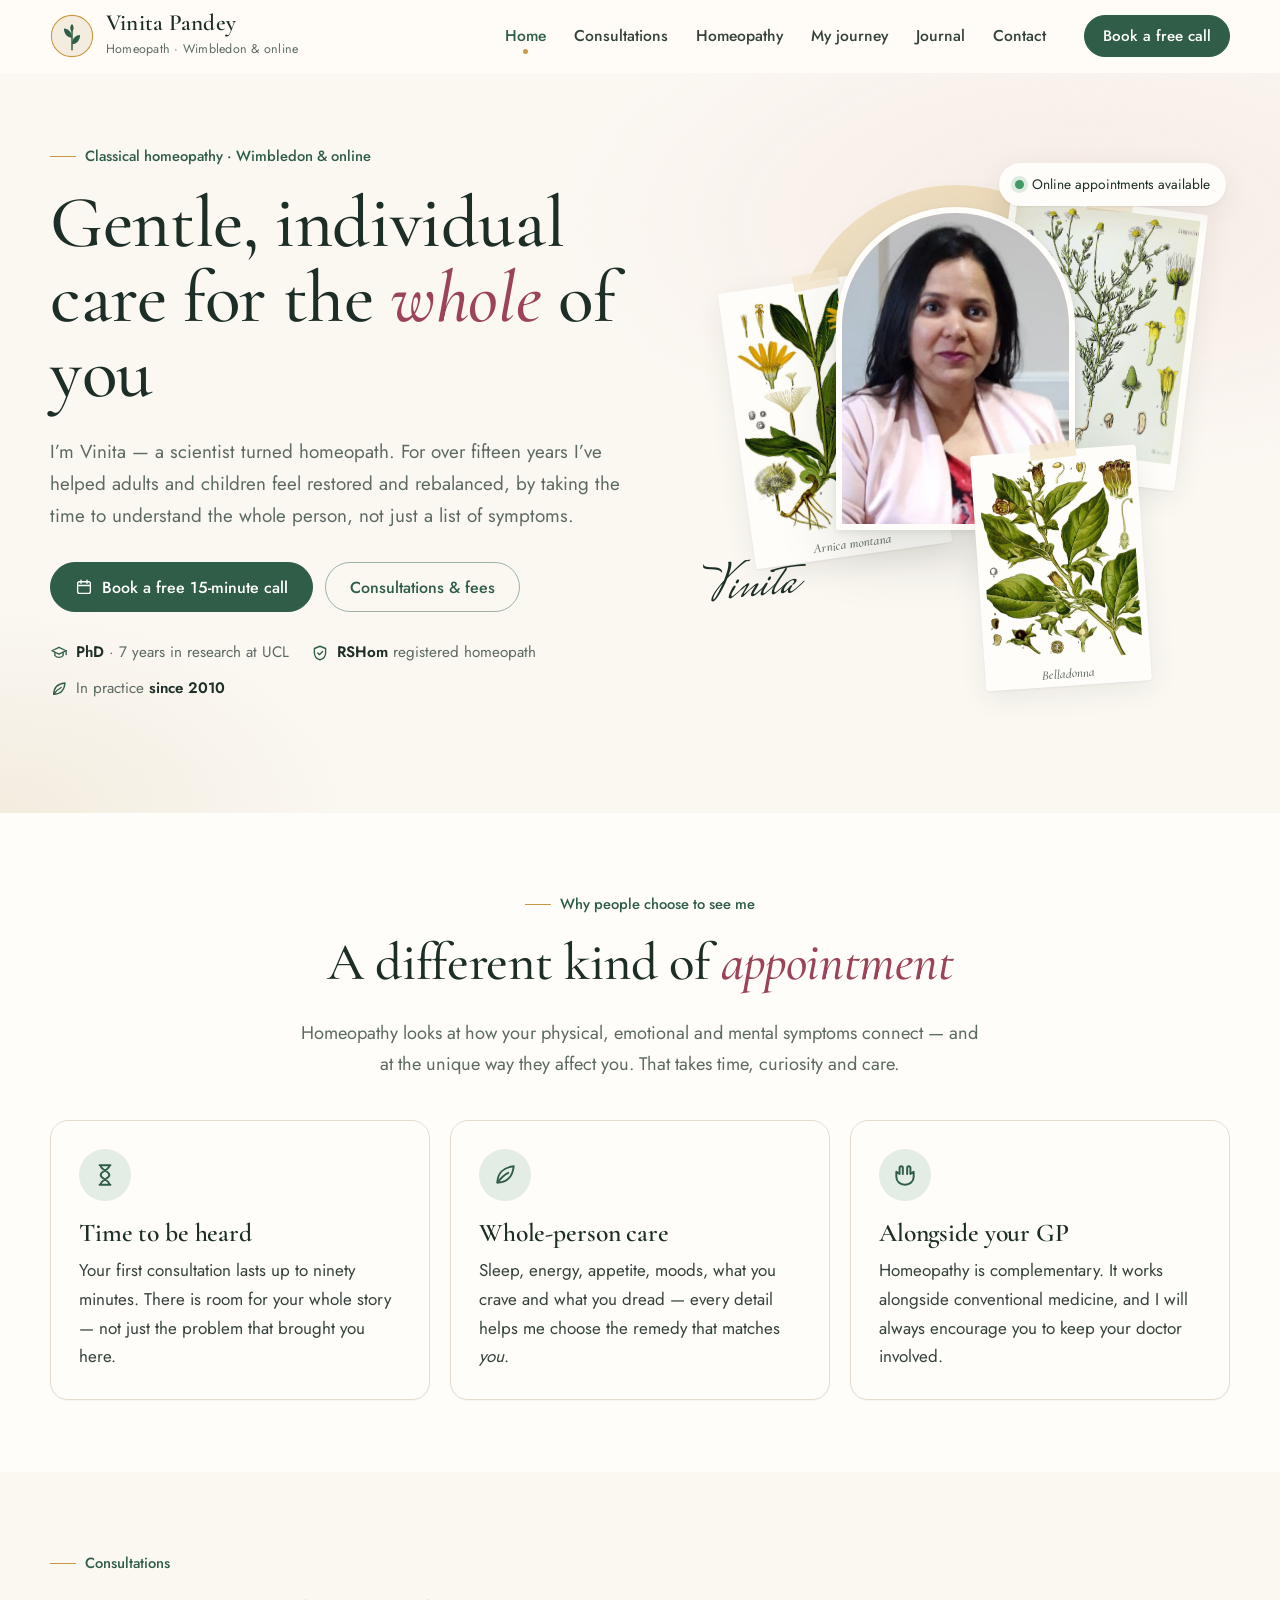
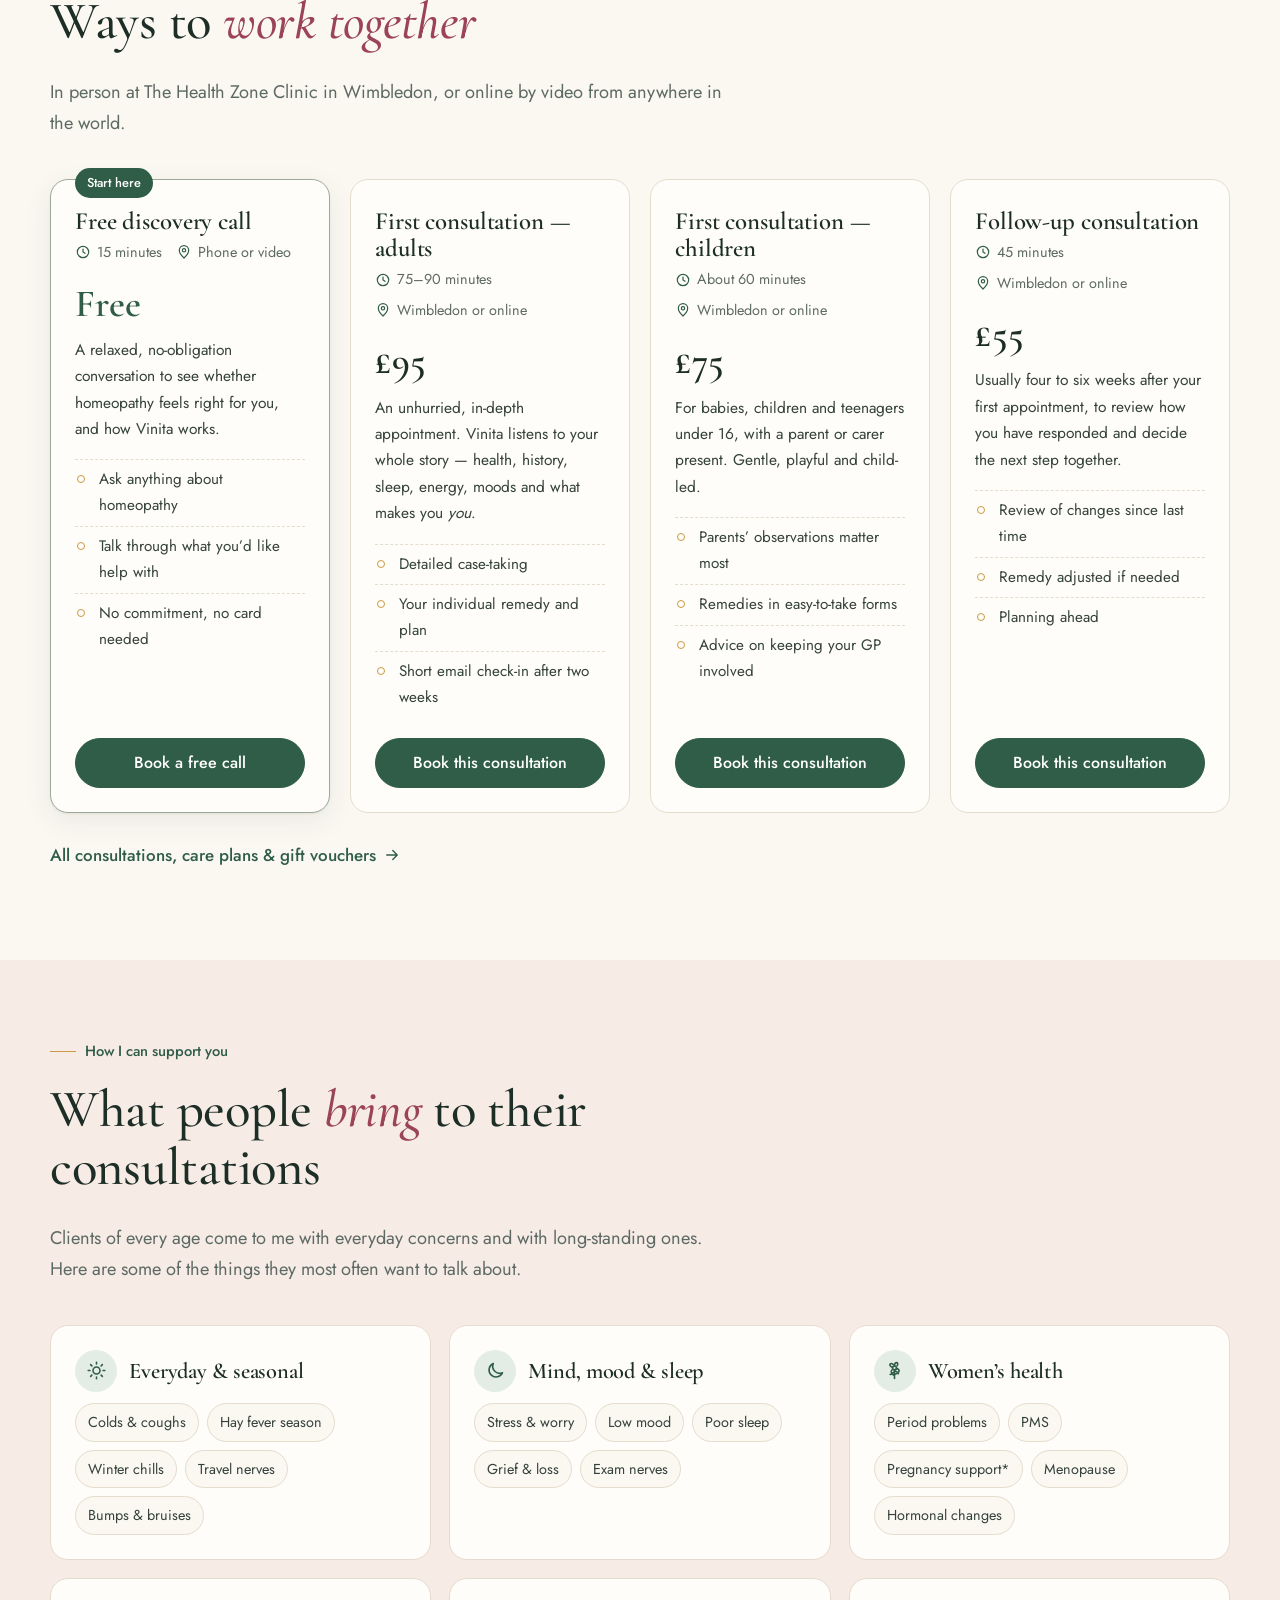
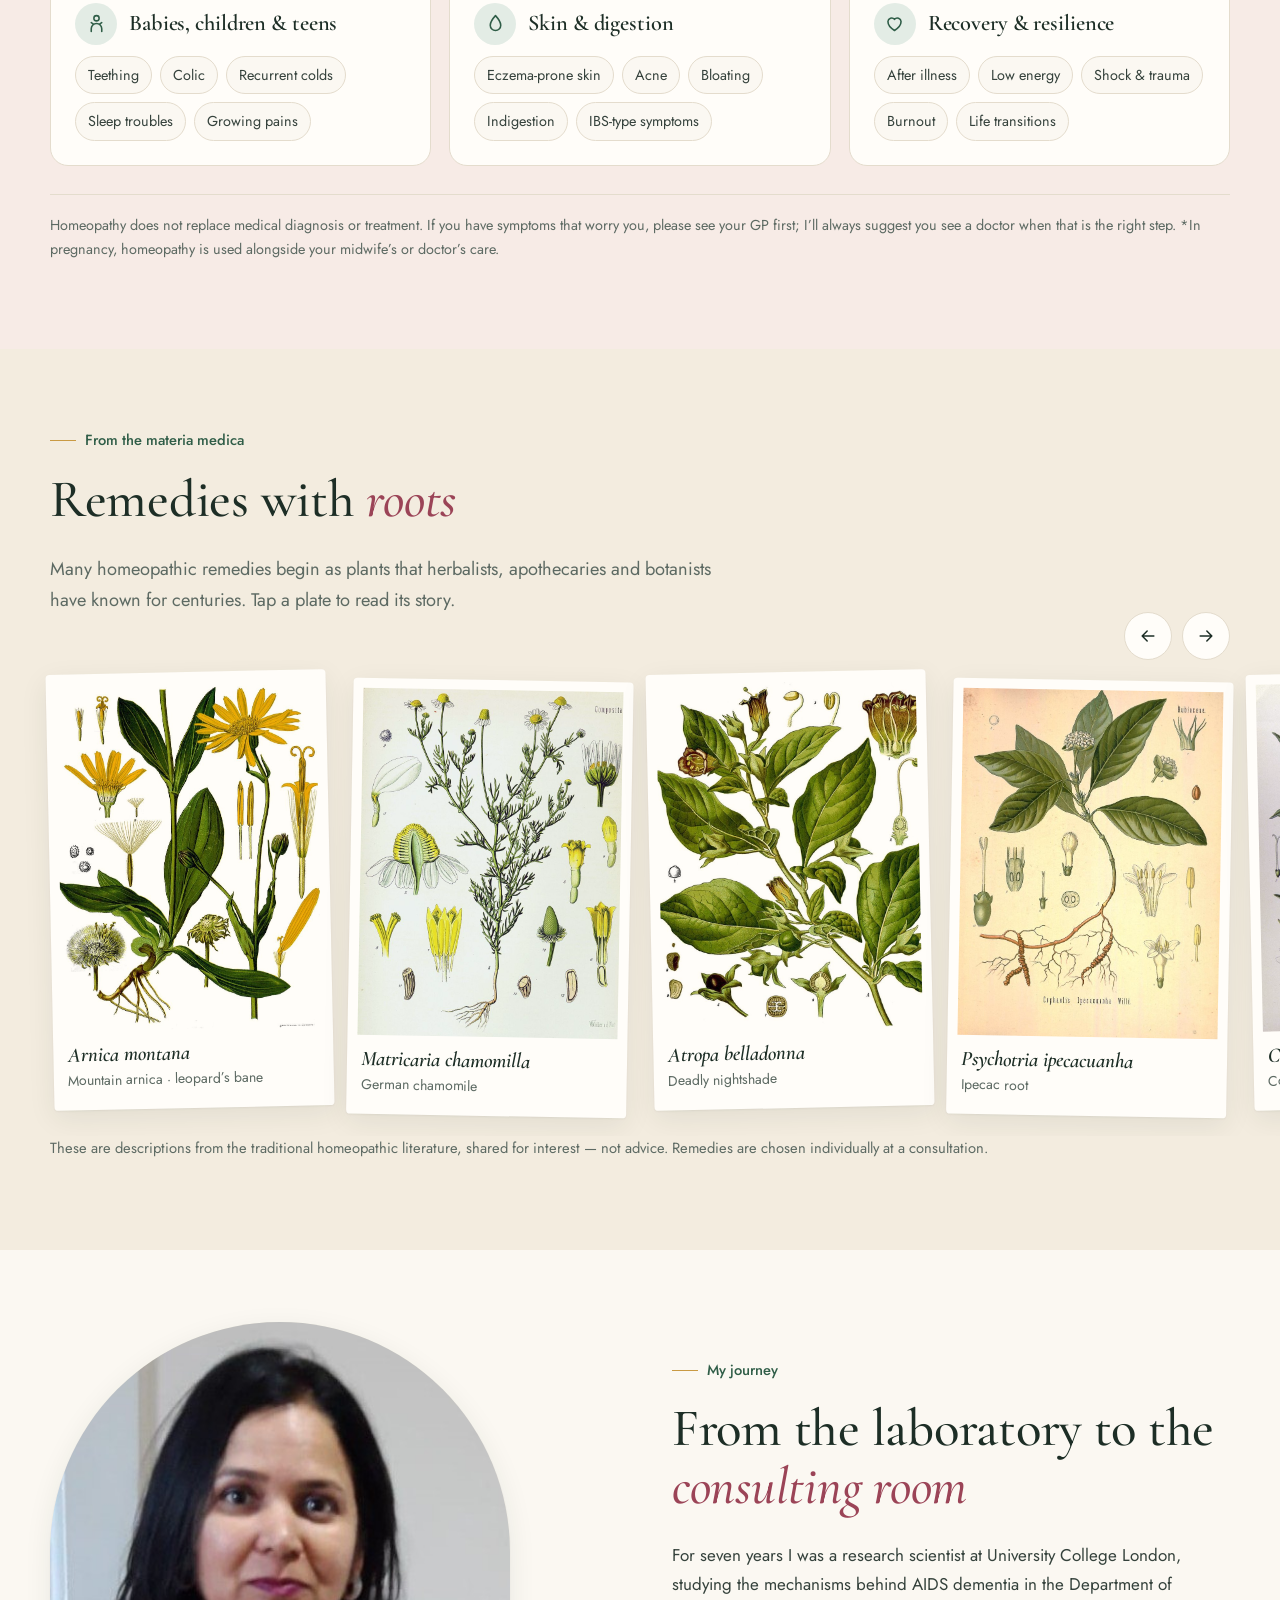
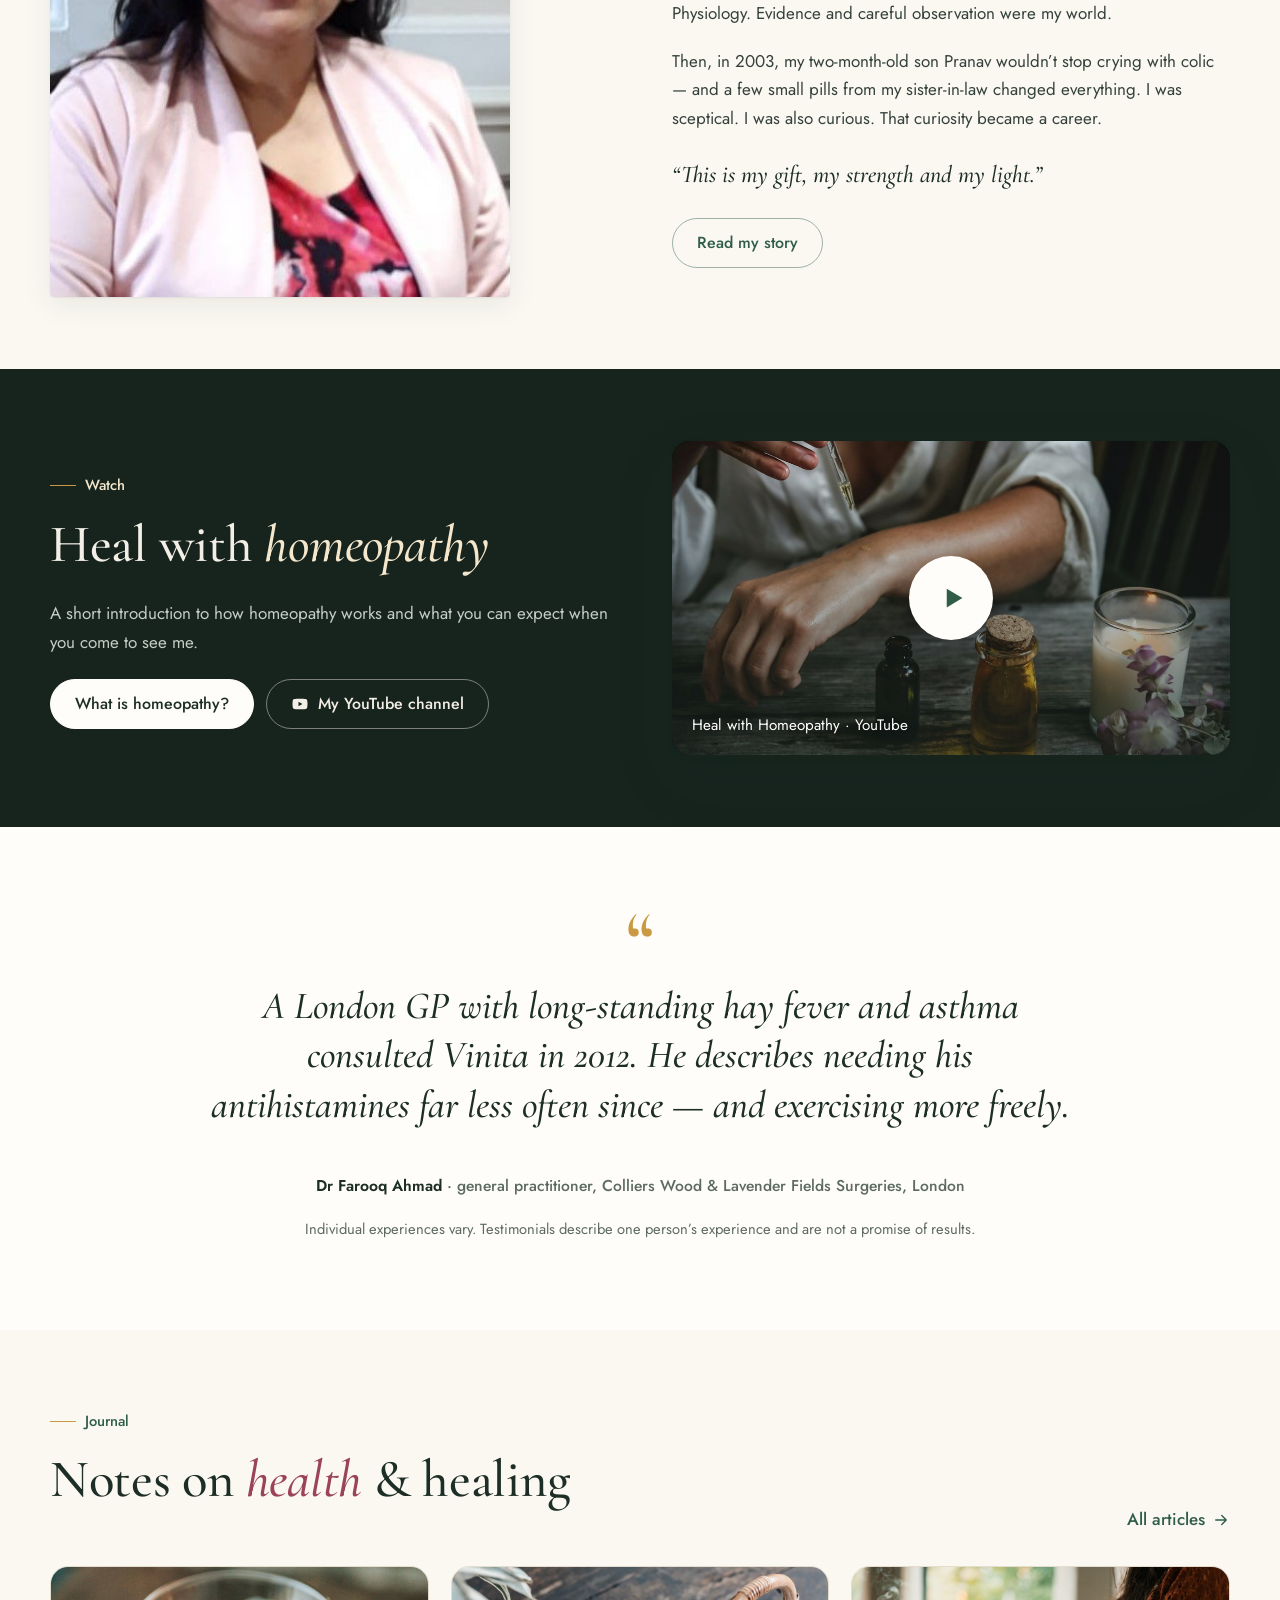
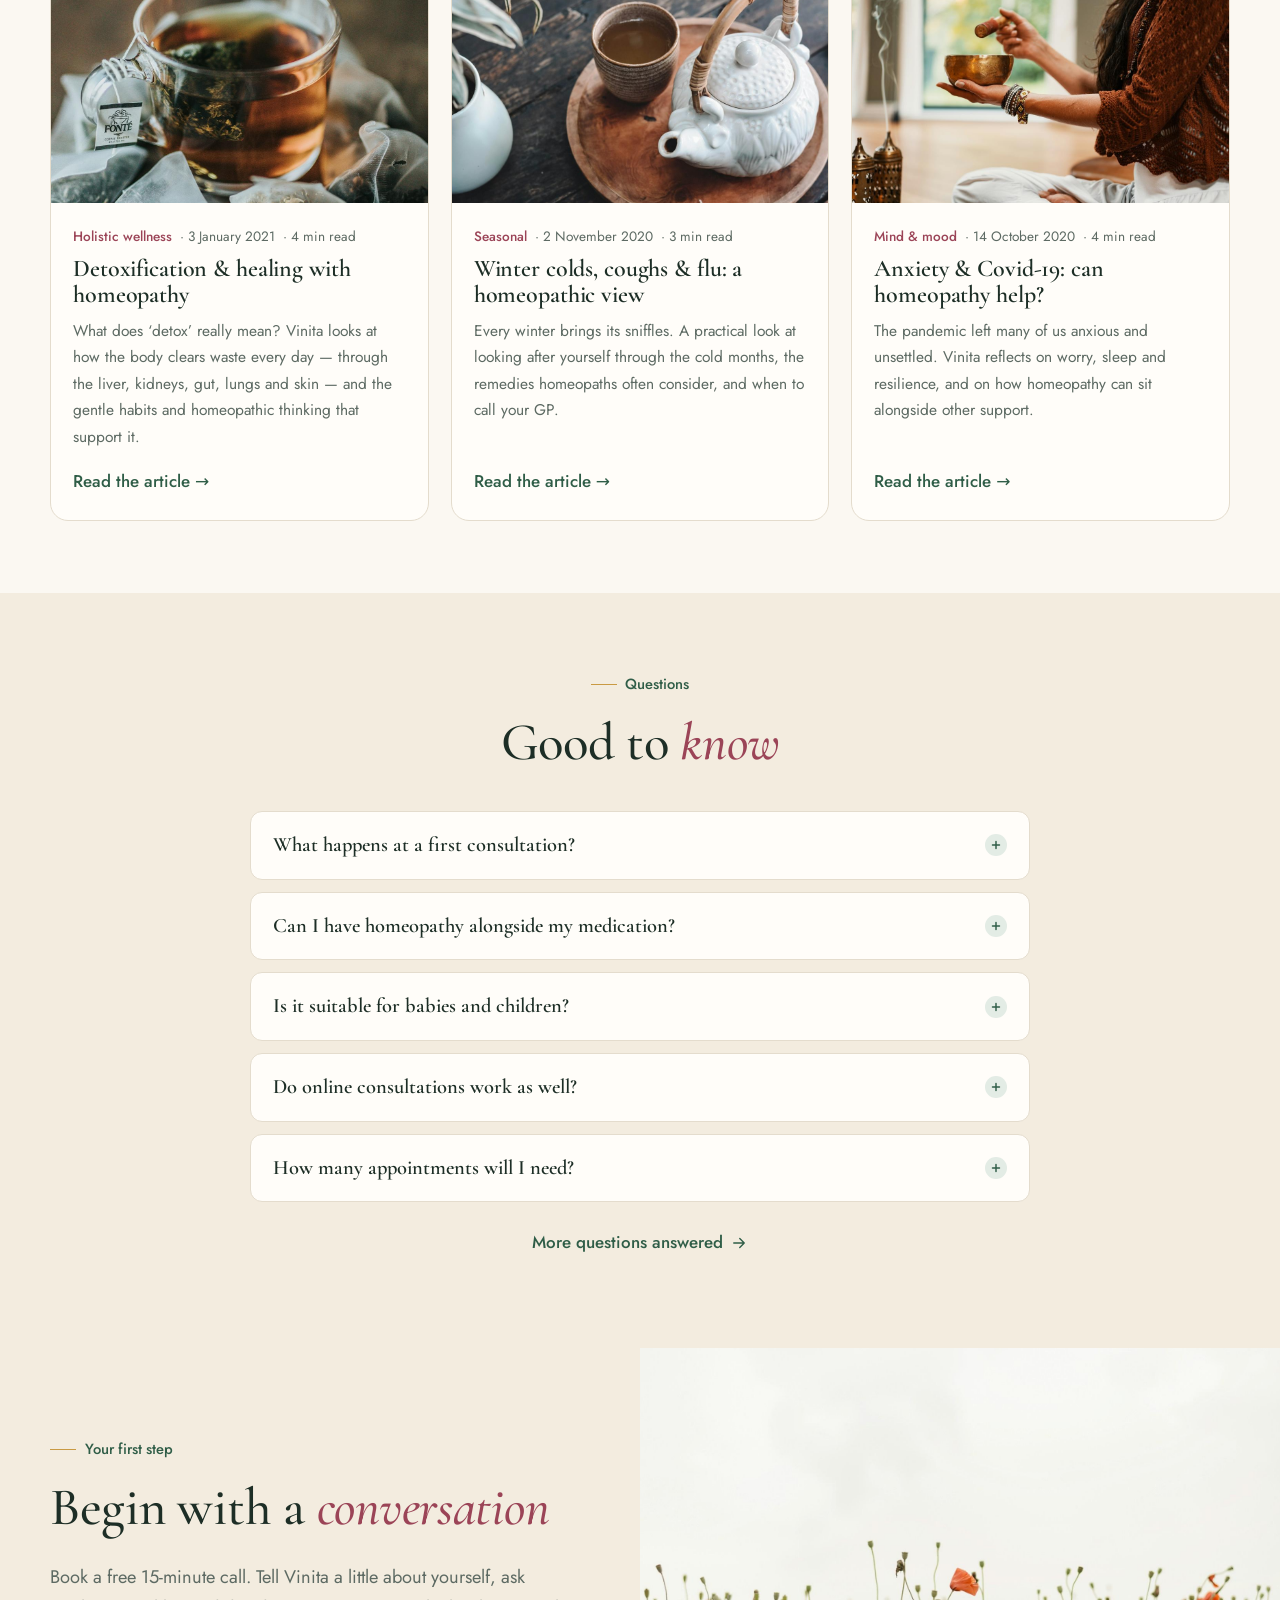
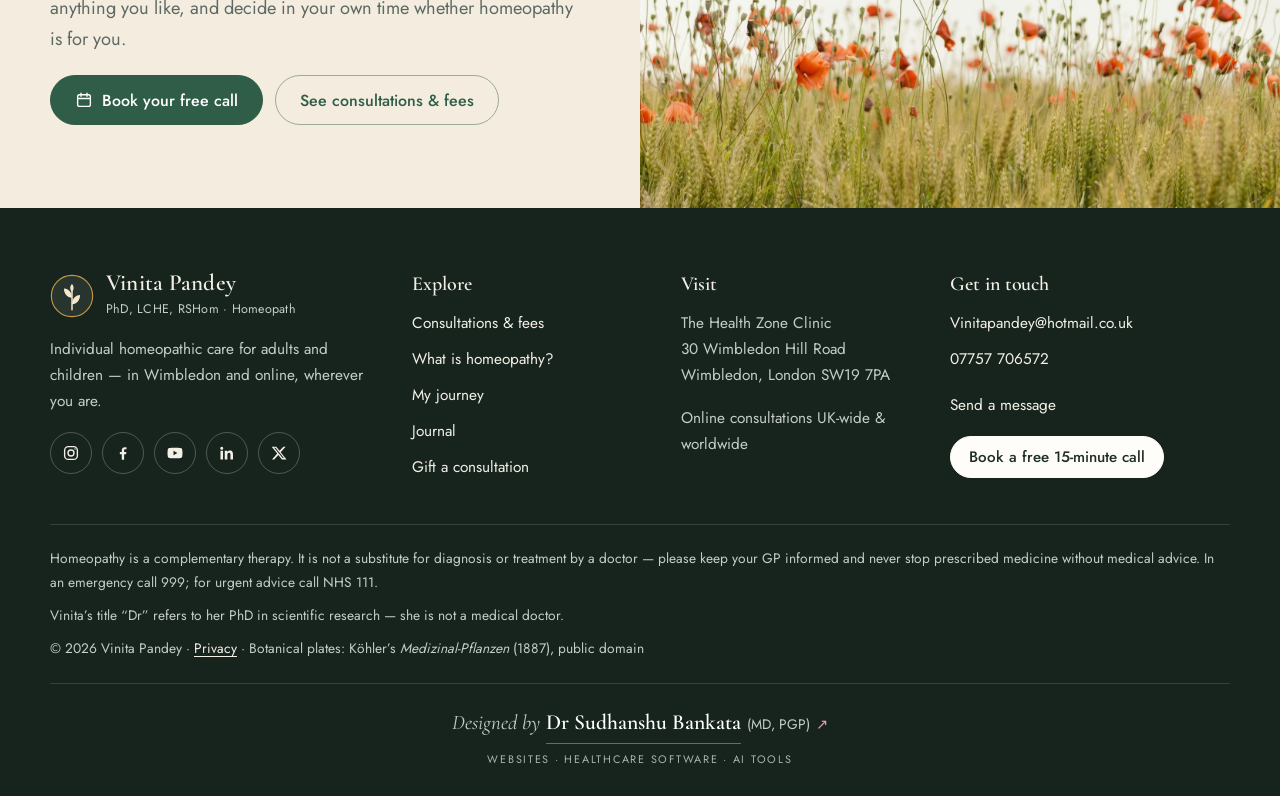
==== commit 332990e5: "Add Designed by Dr Sudhanshu Bankata footer credit linking to lexmedix.in/services Co-Authored-By: C" ====
--- a/index.html
+++ b/index.html
@@ -21,7 +21,7 @@
 <link rel="apple-touch-icon" href="assets/img/apple-touch-icon.png">
 <link rel="preload" href="assets/fonts/cormorant.woff2" as="font" type="font/woff2" crossorigin>
 <link rel="preload" href="assets/fonts/jost.woff2" as="font" type="font/woff2" crossorigin>
-<link rel="stylesheet" href="assets/css/site.css?v=2">
+<link rel="stylesheet" href="assets/css/site.css?v=4b84babc">
 <script type="application/ld+json">{"@context": "https://schema.org", "@graph": [{"@type": ["HealthAndBeautyBusiness", "LocalBusiness"], "@id": "https://drbankata.github.io/vinita-pandey/#practice", "name": "Vinita Pandey Homeopathy", "url": "https://drbankata.github.io/vinita-pandey/", "image": "https://drbankata.github.io/vinita-pandey/assets/img/og-image.jpg", "telephone": "+447757706572", "email": "Vinitapandey@hotmail.co.uk", "address": {"@type": "PostalAddress", "streetAddress": "The Health Zone Clinic, 30 Wimbledon Hill Road", "addressLocality": "Wimbledon, London", "postalCode": "SW19 7PA", "addressCountry": "GB"}, "areaServed": ["Wimbledon", "London", "United Kingdom (online)"], "founder": {"@id": "https://drbankata.github.io/vinita-pandey/#vinita"}, "sameAs": ["https://www.instagram.com/vinitapandeyhomeopathy/", "https://www.facebook.com/VinitaPandeyHomeopathy", "https://twitter.com/VinitaPandey24", "https://www.linkedin.com/in/vinita-pandey-5122bb1aa/"]}, {"@type": "Person", "@id": "https://drbankata.github.io/vinita-pandey/#vinita", "name": "Vinita Pandey", "honorificSuffix": "PhD, LCHE, RSHom", "jobTitle": "Homeopath", "worksFor": {"@id": "https://drbankata.github.io/vinita-pandey/#practice"}, "alumniOf": {"@type": "CollegeOrUniversity", "name": "University College London"}, "image": "https://drbankata.github.io/vinita-pandey/assets/img/vinita.jpg"}]}</script>
 </head>
 <body>
@@ -237,7 +237,7 @@
       <div class="pimg"><img src="assets/img/photos/tea-glass.jpg" alt="" loading="lazy" width="800" height="500"></div>
       <div class="pbody">
         <p class="pmeta"><span class="cat">Holistic wellness</span><span>· 3 January 2021</span><span>· 4 min read</span></p>
-        <h3><a href="https://www.vinitapandey.com/post/detoxification-heal-with-homeopathy" target="_blank" rel="noopener">Detoxification &amp; healing with homeopathy</a></h3>
+        <h3><a href="journal/detoxification/">Detoxification &amp; healing with homeopathy</a></h3>
         <p>What does ‘detox’ really mean? Vinita looks at how the body clears waste every day — through the liver, kidneys, gut, lungs and skin — and the gentle habits and homeopathic thinking that support it.</p>
         <span class="more">Read the article →</span>
       </div>
@@ -245,7 +245,7 @@
       <div class="pimg"><img src="assets/img/photos/teapot.jpg" alt="" loading="lazy" width="800" height="500"></div>
       <div class="pbody">
         <p class="pmeta"><span class="cat">Seasonal</span><span>· 2 November 2020</span><span>· 3 min read</span></p>
-        <h3><a href="https://www.vinitapandey.com/post/fighting-with-the-winter-ailments-using-homeopathy-from-colds-coughs-flu" target="_blank" rel="noopener">Winter colds, coughs &amp; flu: a homeopathic view</a></h3>
+        <h3><a href="journal/winter-colds-coughs-flu/">Winter colds, coughs &amp; flu: a homeopathic view</a></h3>
         <p>Every winter brings its sniffles. A practical look at looking after yourself through the cold months, the remedies homeopaths often consider, and when to call your GP.</p>
         <span class="more">Read the article →</span>
       </div>
@@ -253,7 +253,7 @@
       <div class="pimg"><img src="assets/img/photos/singing-bowl.jpg" alt="" loading="lazy" width="800" height="500"></div>
       <div class="pbody">
         <p class="pmeta"><span class="cat">Mind &amp; mood</span><span>· 14 October 2020</span><span>· 4 min read</span></p>
-        <h3><a href="https://www.vinitapandey.com/post/homeopathic-remedies-for-chronic-back-pain" target="_blank" rel="noopener">Anxiety &amp; Covid-19: can homeopathy help?</a></h3>
+        <h3><a href="journal/anxiety-and-covid-19/">Anxiety &amp; Covid-19: can homeopathy help?</a></h3>
         <p>The pandemic left many of us anxious and unsettled. Vinita reflects on worry, sleep and resilience, and on how homeopathy can sit alongside other support.</p>
         <span class="more">Read the article →</span>
       </div>
@@ -325,7 +325,8 @@
       <p>Vinita&rsquo;s title &ldquo;Dr&rdquo; refers to her PhD in scientific research — she is not a medical doctor.</p>
       <p>&copy; <span data-year>2026</span> Vinita Pandey · <a href="privacy/">Privacy</a> · Botanical plates: Köhler&rsquo;s <i>Medizinal-Pflanzen</i> (1887), public domain</p>
     </div>
-  </div>
+  <div class="made-by"><a class="mb" href="https://lexmedix.in/services/" target="_blank" rel="noopener" aria-label="Designed by Dr Sudhanshu Bankata (MD, PGP). Website, software and AI services at Lexmedix. Opens in a new tab"><span class="mb-main"><span class="mb-pre">Designed by</span> <span class="mb-name">Dr Sudhanshu Bankata</span> <span class="mb-cred">(MD, PGP)</span><span class="mb-arrow" aria-hidden="true">&#8599;</span></span><span class="mb-sub" aria-hidden="true">Websites &middot; Healthcare software &middot; AI tools</span></a></div>
+</div>
 </footer>
 <button class="to-top" type="button" aria-label="Back to top"><svg viewBox="0 0 24 24" fill="none" stroke="currentColor" stroke-width="1.8" stroke-linecap="round" stroke-linejoin="round" aria-hidden="true"><path d="M12 19V5M6 11l6-6 6 6"/></svg></button>
 <a class="wa-float" data-show="whatsapp" hidden aria-label="Message Vinita on WhatsApp"><svg viewBox="0 0 24 24" fill="currentColor" aria-hidden="true"><path d="M12 2.2A9.8 9.8 0 003.6 17l-1.3 4.8 4.9-1.3A9.8 9.8 0 1012 2.2zm0 17.9a8.1 8.1 0 01-4.1-1.1l-.3-.2-2.9.8.8-2.8-.2-.3A8.1 8.1 0 1112 20.1zm4.5-6.1c-.2-.1-1.5-.7-1.7-.8s-.4-.1-.6.1-.7.8-.8 1-.3.2-.5.1a6.6 6.6 0 01-3.3-2.9c-.2-.4.3-.4.8-1.3a.5.5 0 000-.5l-.8-1.8c-.2-.5-.4-.4-.6-.4h-.5a1 1 0 00-.7.3 3 3 0 00-.9 2.2 5.2 5.2 0 001.1 2.7 11.8 11.8 0 004.5 4c1.7.7 2.3.8 3.2.6a2.7 2.7 0 001.8-1.2 2.2 2.2 0 00.1-1.3c0-.1-.2-.2-.4-.3z"/></svg></a>
--- a/assets/css/site.css
+++ b/assets/css/site.css
@@ -335,6 +335,10 @@
 .timeline h3 { font-size: 1.45rem; margin: .1em 0 .3em; }
 .timeline p { margin: 0; }
 
+/* family card (about page) */
+.family { margin-top: 8px; border-left: 3px solid var(--gold); }
+.family h3 { font-size: 1.7rem; }
+
 /* credentials */
 .creds { display: grid; gap: 14px; }
 @media (min-width: 640px) { .creds { grid-template-columns: repeat(2, 1fr); } }
@@ -466,3 +470,56 @@
   .sig span { clip-path: none; }
 }
 @media print { .site-header, .site-footer, .mbar, .to-top, .wa-float, .closing .cl-img { display: none !important; } body { background: #fff; } }
+
+/* ---------- journal article pages ---------- */
+.art-hero { padding-bottom: 120px; }
+@media (min-width: 900px) { .art-hero { padding-bottom: 150px; } }
+.art-meta { display: flex; align-items: center; gap: 12px; font-size: .92rem; color: var(--muted); margin: 0; }
+.art-meta img { width: 44px; height: 44px; border-radius: 50%; object-fit: cover; }
+.art-meta strong { color: var(--ink); font-weight: 600; }
+.art-img { margin-top: -96px; position: relative; }
+@media (min-width: 900px) { .art-img { margin-top: -120px; } }
+.art-img img { width: 100%; aspect-ratio: 3/2; object-fit: cover; border-radius: var(--radius); box-shadow: var(--shadow-lg); }
+.article p .rem, .rem { font-family: var(--serif); font-size: 1.22rem; font-style: italic; color: var(--ink); }
+.article .callout { margin: 36px 0; }
+.article .callout p { margin: 0; }
+.refs { font-size: .9rem; color: var(--muted); padding-left: 1.3em; }
+.refs li { margin-bottom: .6em; word-break: break-word; }
+.author-box { display: grid; gap: 18px; align-items: start; background: var(--parchment); border-radius: var(--radius); padding: 24px; margin-top: 40px; }
+@media (min-width: 640px) { .author-box { grid-template-columns: 96px 1fr; } }
+.author-box img { width: 96px; height: 96px; border-radius: 50%; object-fit: cover; }
+.author-box .h-author { font: 600 1.4rem var(--serif); color: var(--ink); margin: 0 0 6px; }
+.author-box p { font-size: .98rem; }
+
+/* ---------- publications ---------- */
+.pubs { list-style: none; padding: 0; margin: 0; display: grid; grid-template-columns: minmax(0, 1fr); gap: 14px; }
+.pub { display: grid; gap: 6px; background: var(--paper); border: 1px solid var(--line); border-radius: var(--radius-sm); padding: 18px 20px; }
+.pub .pyear { font: italic 600 1.05rem var(--serif); color: var(--rose); }
+.pub .ptitle { font: 600 1.25rem/1.25 var(--serif); color: var(--ink); margin: 0; }
+.pub .pjournal { font-size: .92rem; color: var(--muted); margin: 0; }
+.pub a { font-weight: 500; font-size: .95rem; }
+.li-list { list-style: none; padding: 0; margin: 0; display: grid; gap: 10px; }
+@media (min-width: 900px) { .li-list { grid-template-columns: 1fr 1fr; } }
+.li-list a { display: flex; gap: 14px; align-items: center; padding: 14px 18px; background: var(--paper); border: 1px solid var(--line); border-radius: var(--radius-sm); text-decoration: none; color: var(--ink); transition: border-color .2s; }
+.li-list a:hover { border-color: var(--fern); color: var(--ink); }
+.li-list svg { width: 20px; height: 20px; color: var(--fern); flex: none; }
+.li-list span { font-weight: 500; line-height: 1.35; }
+.li-list small { display: block; font-weight: 400; color: var(--muted); font-size: .85rem; margin-top: 2px; }
+/* narrow-screen safety: one-column grids must shrink to the screen, not widen to the longest item (see Bankata AI CLAUDE.md rule 12) */
+.pub { min-width: 0; overflow-wrap: anywhere; }
+
+/* ---------- Designer credit ("Designed by", footer) ---------- */
+.made-by { margin-top: 22px; padding-top: 20px; border-top: 1px solid var(--mb-line); display: flex; justify-content: center; text-align: center; min-width: 0; }
+.made-by .mb { display: inline-flex; flex-direction: column; align-items: center; gap: 6px; min-height: 44px; justify-content: center; max-width: 100%; color: var(--mb-text); text-decoration: none; overflow-wrap: anywhere; }
+.made-by .mb:hover { text-decoration: none; color: var(--mb-text); }
+.made-by .mb-main { display: inline-flex; flex-wrap: wrap; align-items: baseline; justify-content: center; gap: 0 .4em; min-width: 0; }
+.made-by .mb-pre { font-family: var(--mb-pre-font); font-style: var(--mb-pre-style, normal); font-size: var(--mb-pre-size, 1.1rem); color: var(--mb-muted); letter-spacing: var(--mb-pre-ls, 0); text-transform: var(--mb-pre-tt, none); }
+.made-by .mb-name { font-family: var(--mb-name-font); font-weight: var(--mb-name-weight, 600); font-size: var(--mb-name-size, 1.05rem); letter-spacing: var(--mb-name-ls, 0); text-transform: var(--mb-name-tt, none); color: var(--mb-name-color, var(--mb-text)); padding-bottom: 2px; border-bottom: 1px solid var(--mb-rest); background: linear-gradient(var(--mb-accent), var(--mb-accent)) 0 100% / 0 2px no-repeat; transition: background-size .35s ease; }
+.made-by .mb-cred { font-family: var(--mb-cred-font, var(--mb-name-font)); font-size: .86rem; color: var(--mb-muted); }
+.made-by .mb-arrow { font-family: system-ui, "Segoe UI Symbol", sans-serif; color: var(--mb-accent); display: inline-block; transition: transform .25s ease; font-size: .95em; }
+.made-by .mb-sub { font-family: var(--mb-sub-font); font-size: .68rem; letter-spacing: .16em; text-transform: uppercase; color: var(--mb-muted); opacity: .85; }
+.made-by .mb:hover .mb-name, .made-by .mb:focus-visible .mb-name { background-size: 100% 2px; }
+.made-by .mb:hover .mb-arrow, .made-by .mb:focus-visible .mb-arrow { transform: translate(3px, -3px); }
+.made-by .mb:focus-visible { outline: 2px solid var(--mb-accent); outline-offset: 4px; border-radius: 4px; }
+@media (prefers-reduced-motion: reduce) { .made-by .mb-name, .made-by .mb-arrow { transition: none; } }
+.made-by { --mb-line: rgba(243,239,230,.14); --mb-text: var(--on-dark); --mb-muted: var(--on-dark-soft); --mb-accent: #e0a0ae; --mb-rest: rgba(224,160,174,.5); --mb-pre-font: var(--serif); --mb-pre-style: italic; --mb-pre-size: 1.3rem; --mb-name-font: var(--serif); --mb-name-weight: 600; --mb-name-size: 1.35rem; --mb-name-color: #fff; --mb-sub-font: var(--sans); --mb-cred-font: var(--sans); }
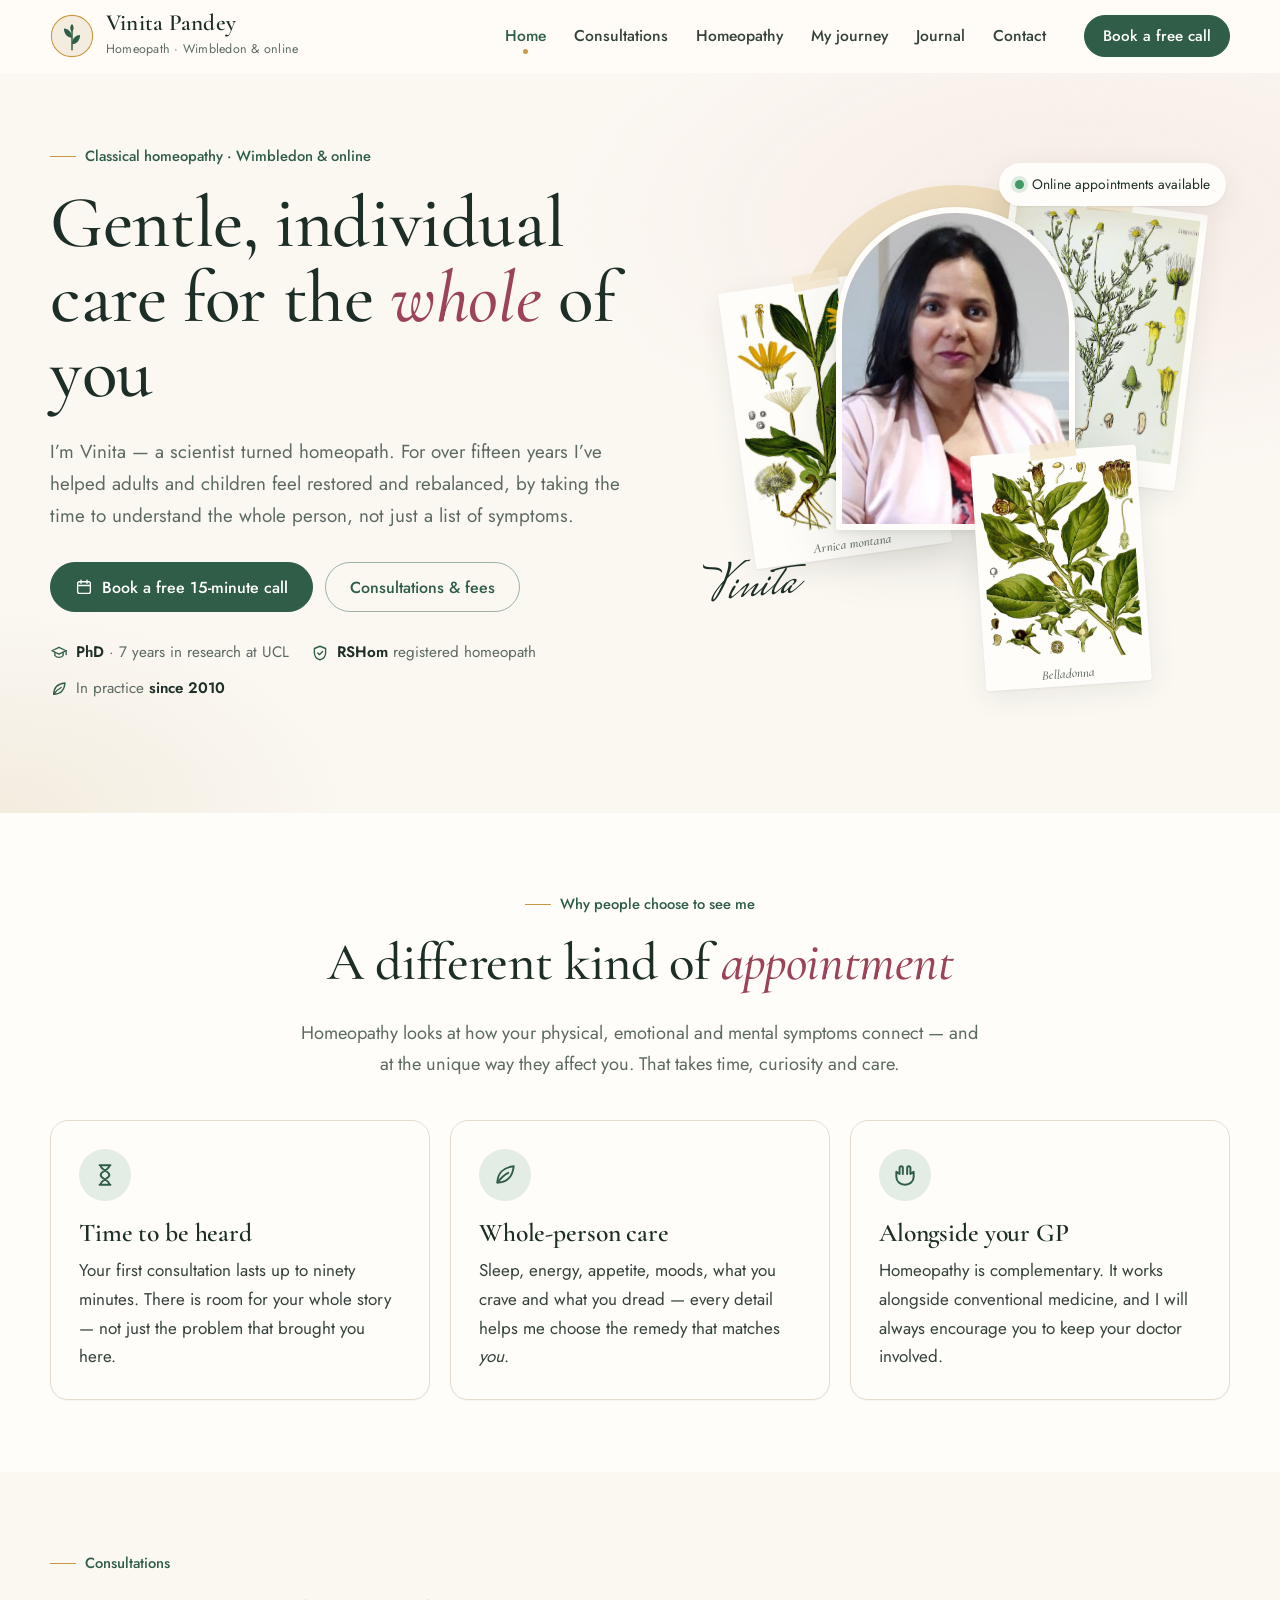
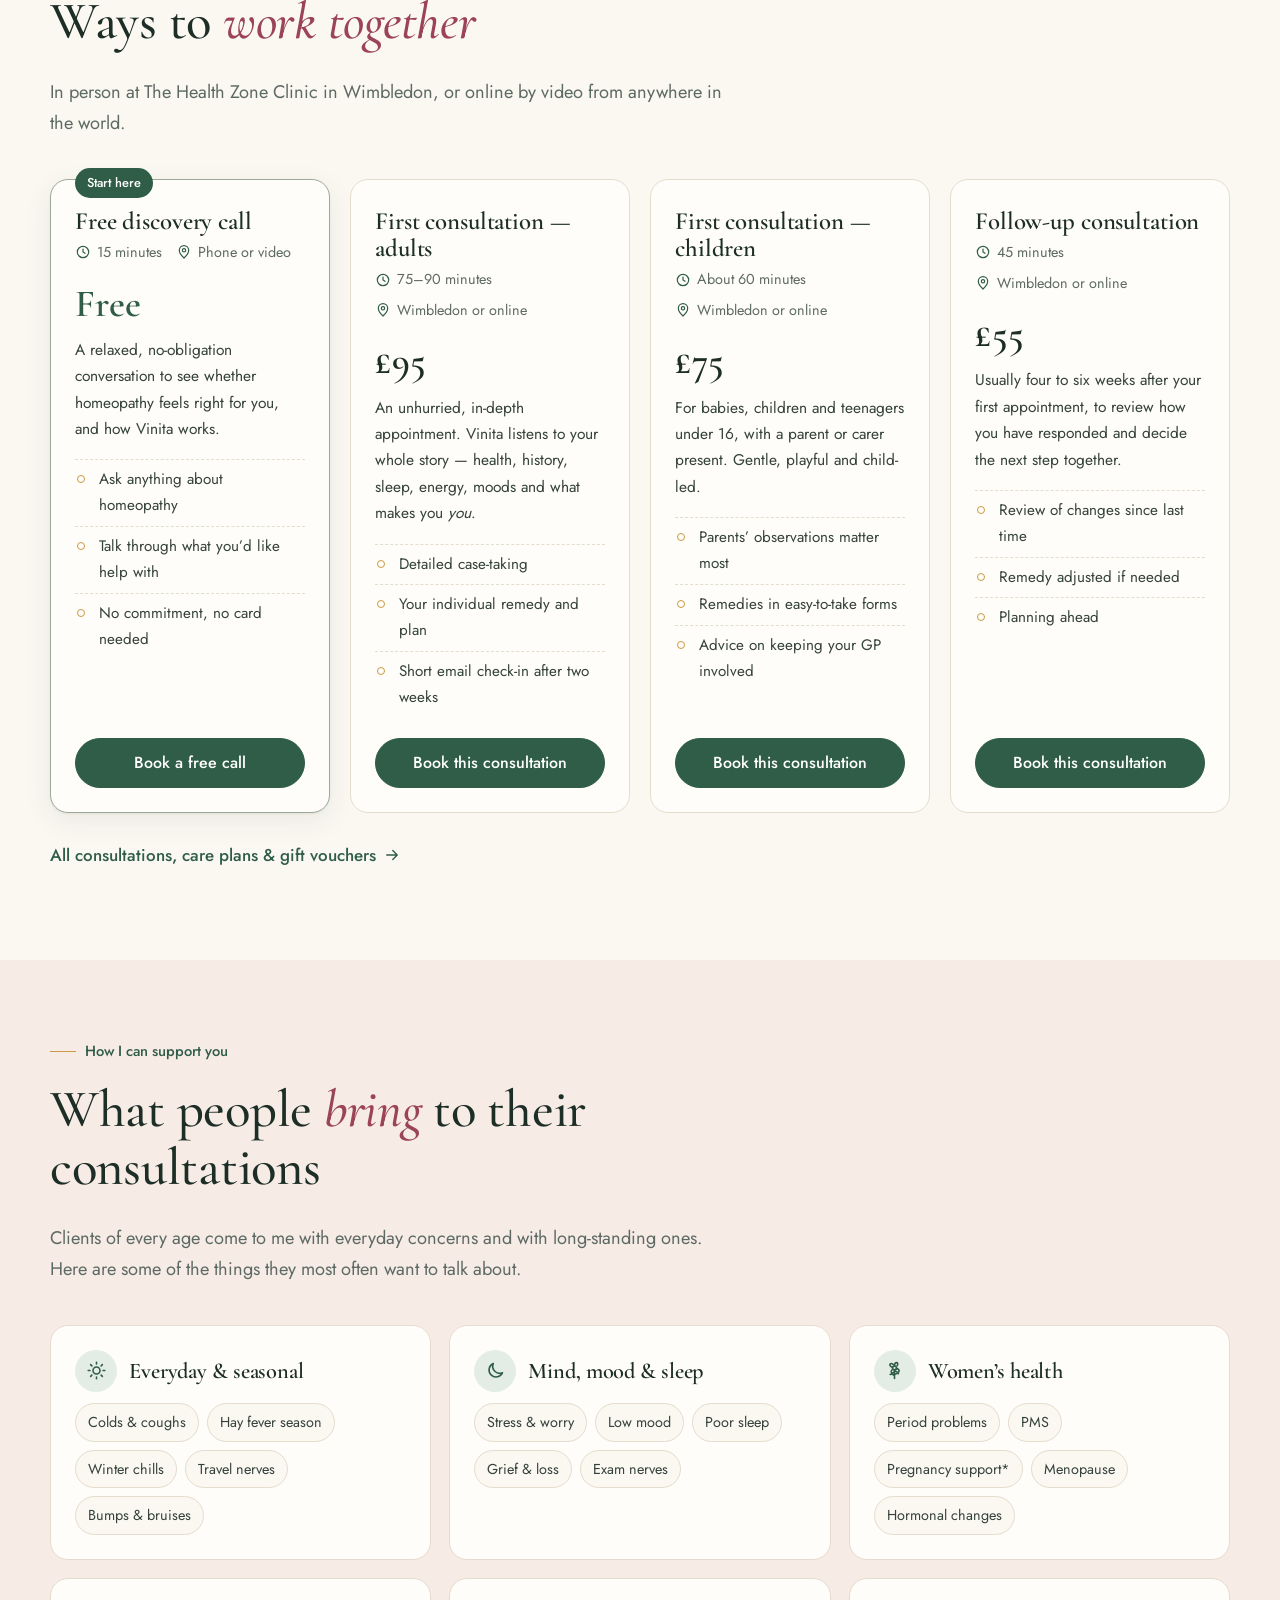
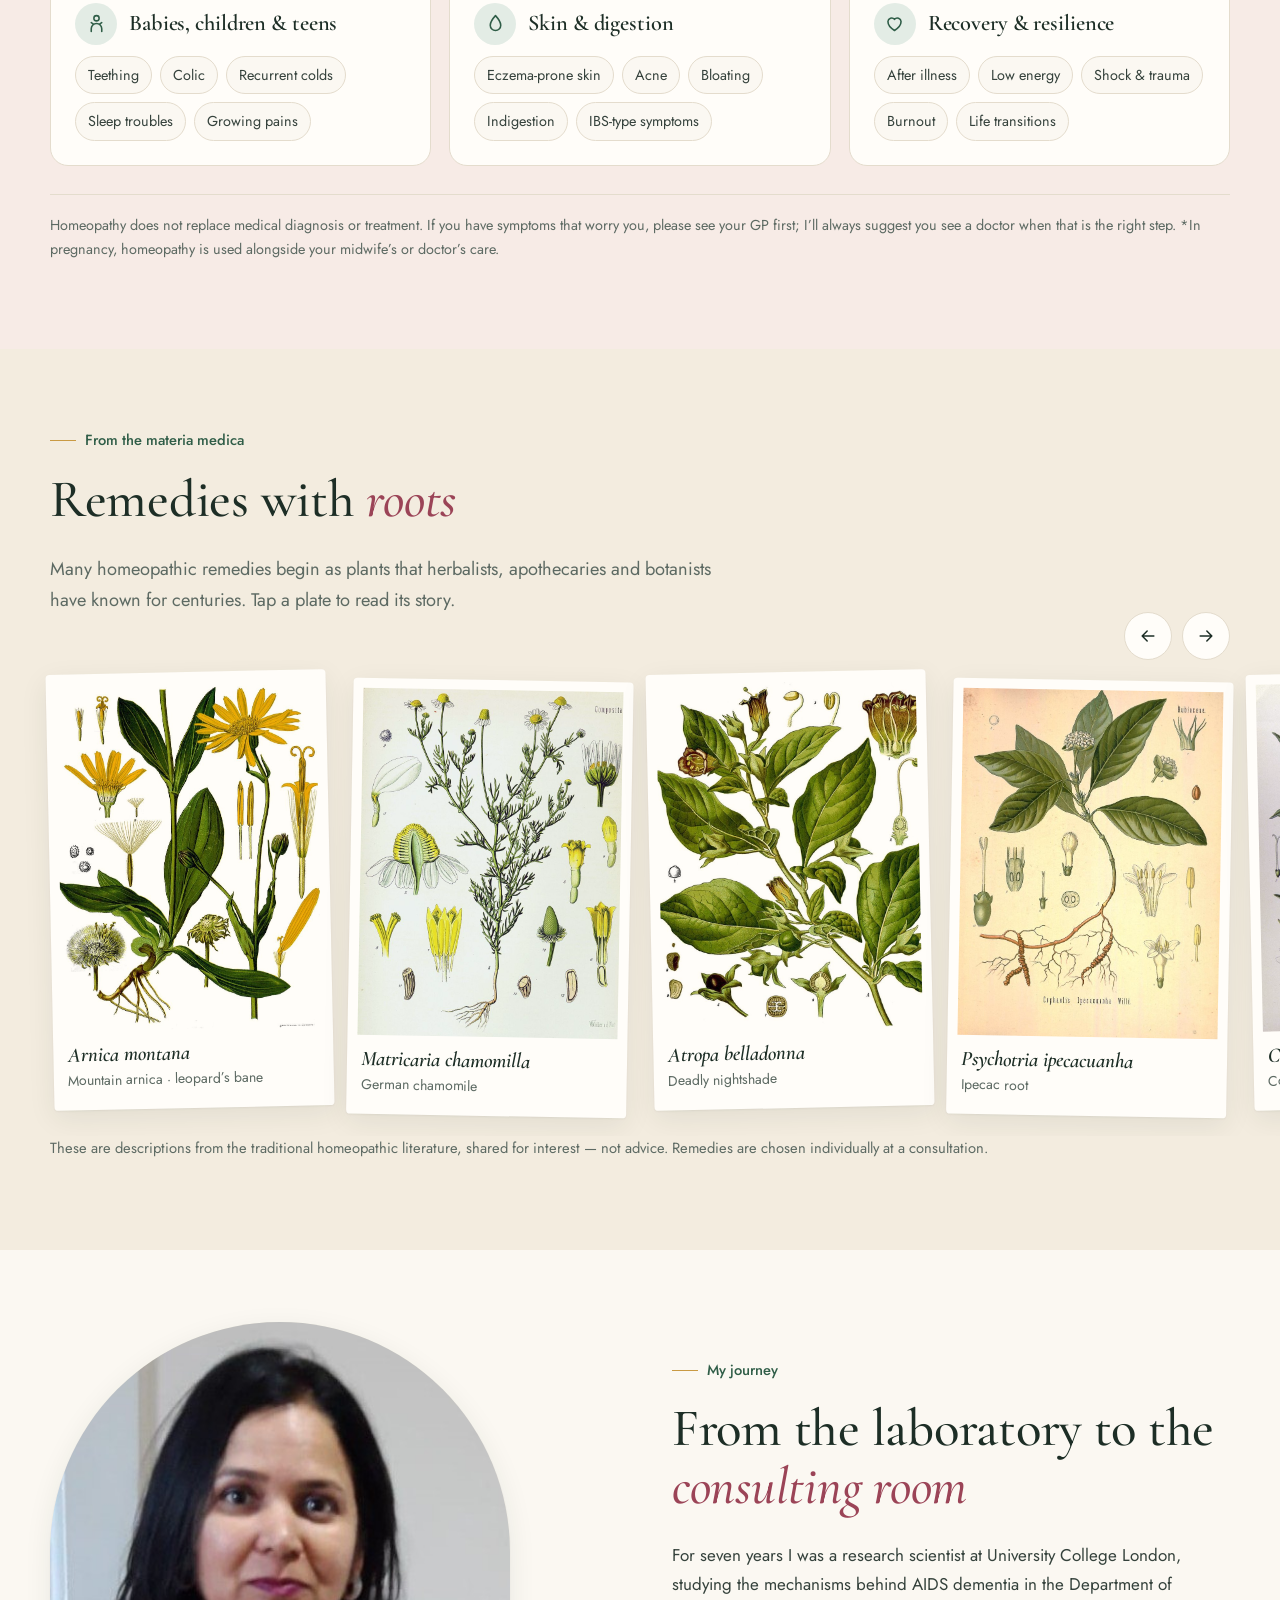
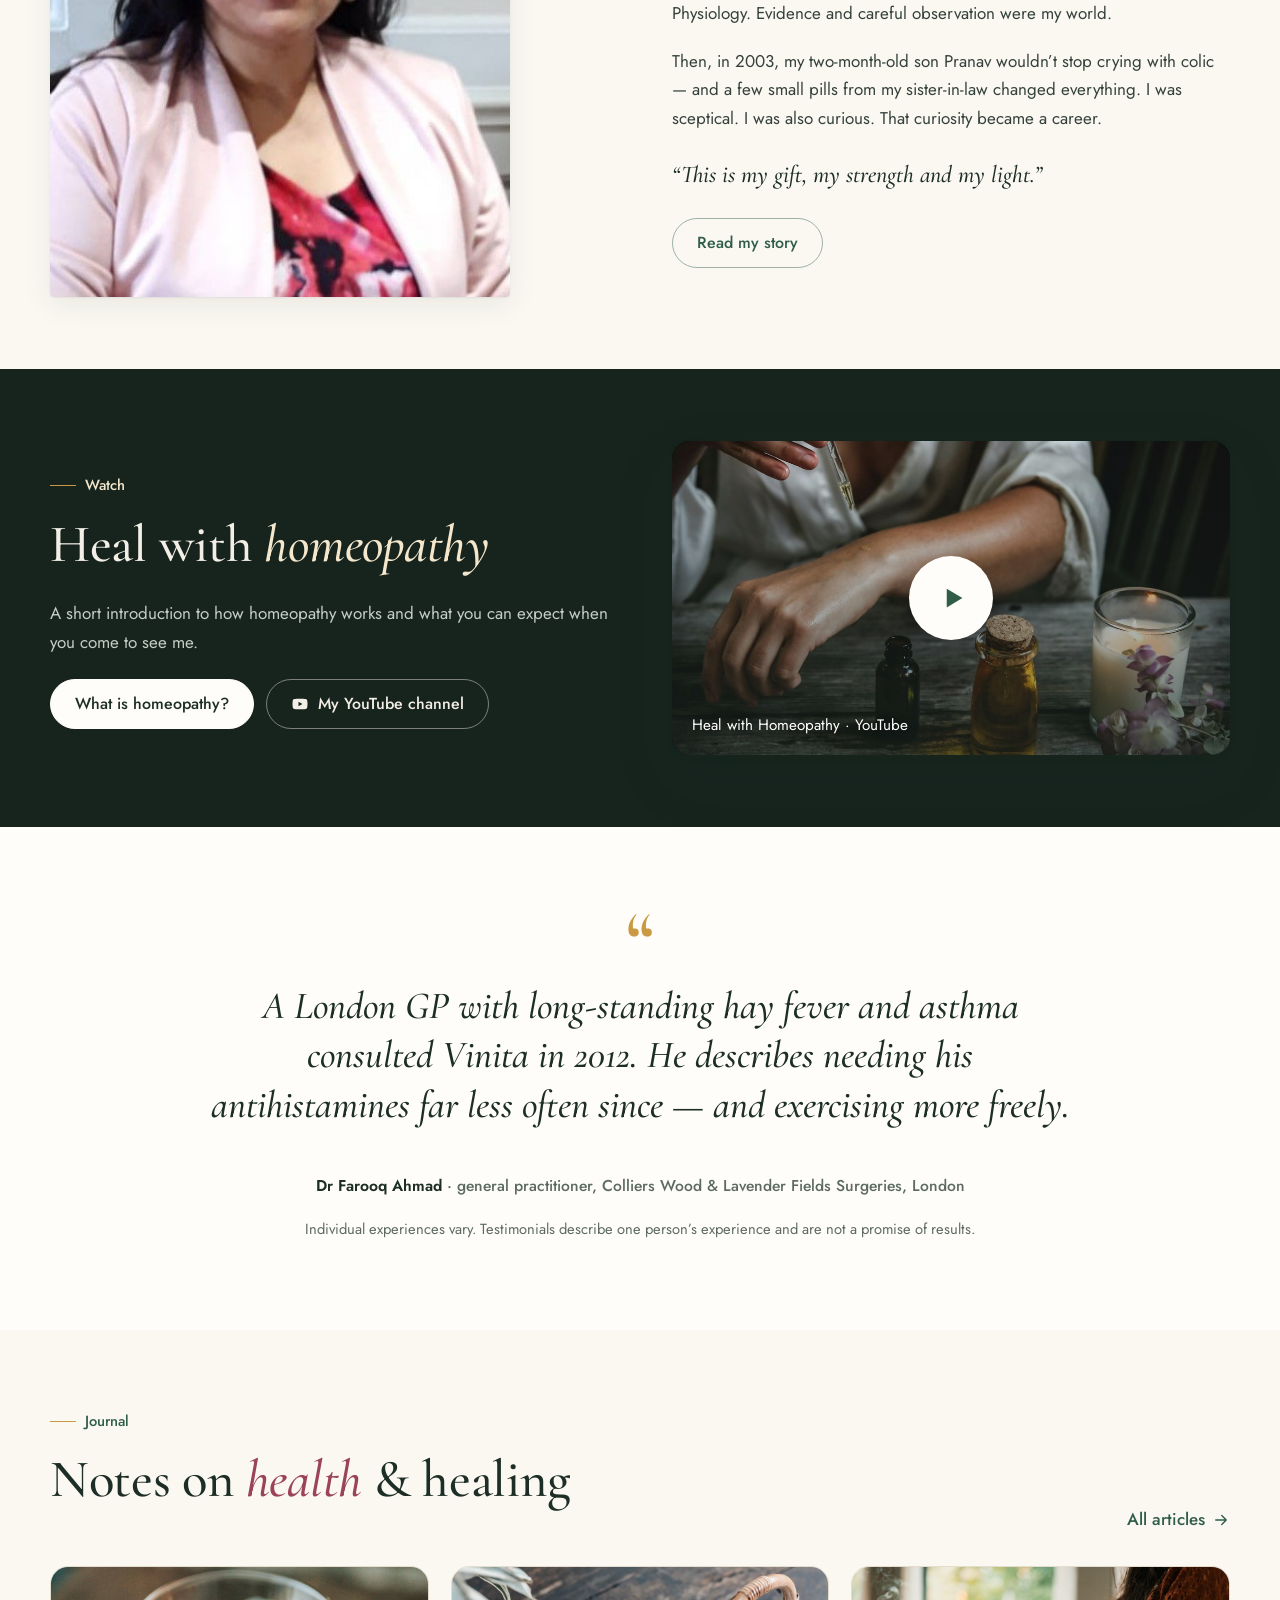
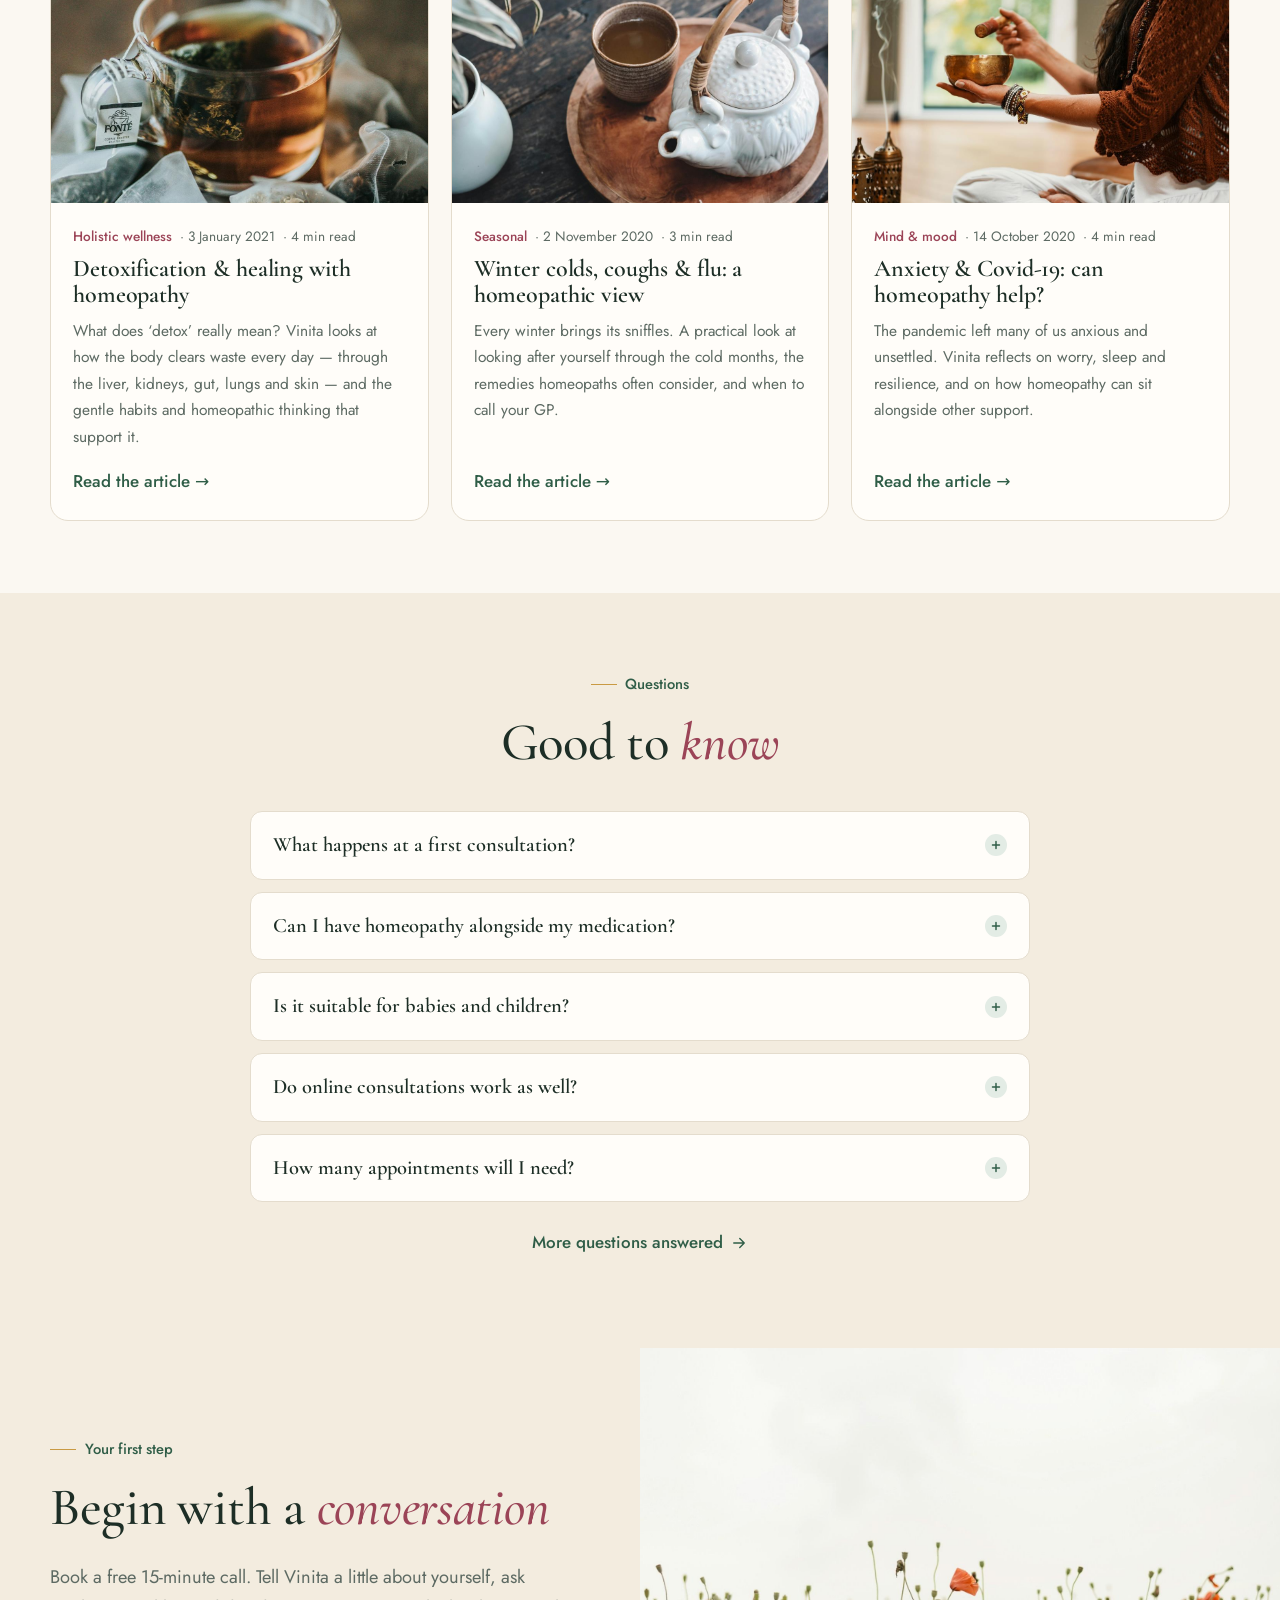
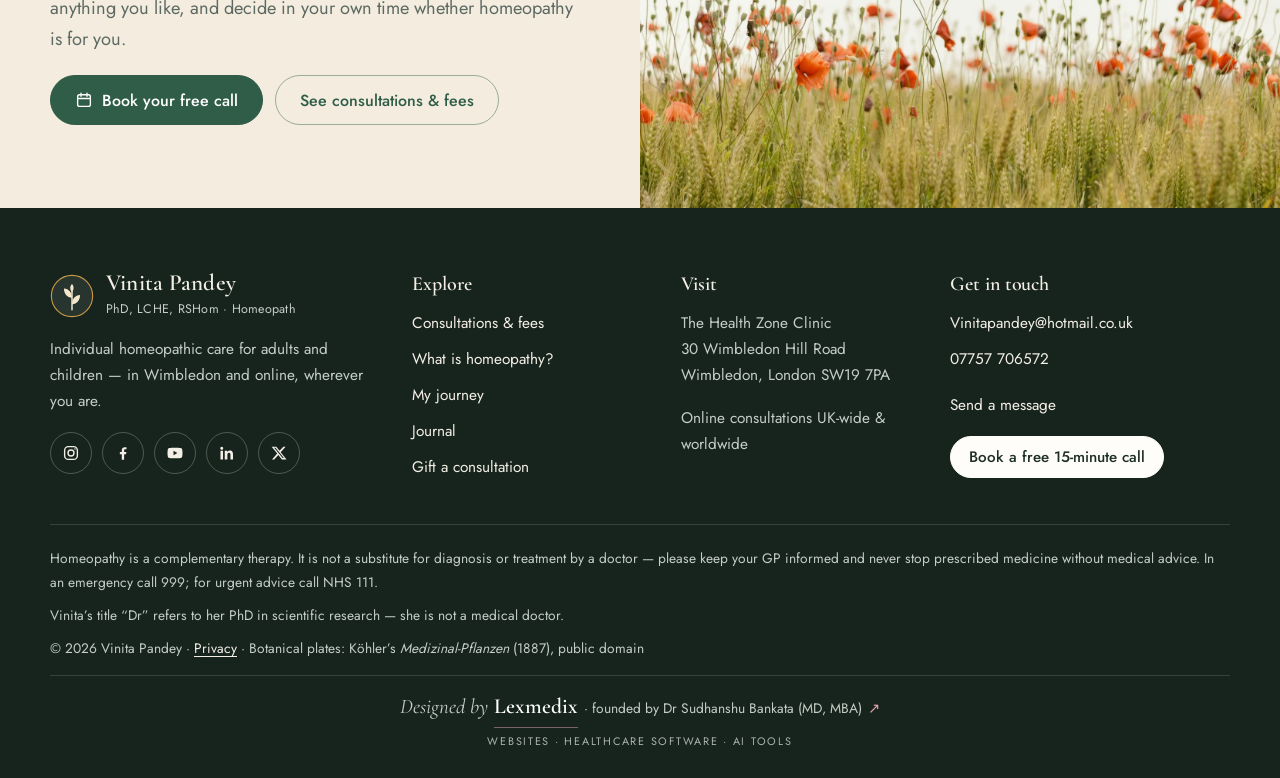
==== commit 5dbaa25f: "Footer credit: Designed by Lexmedix, founded by Dr Sudhanshu Bankata (MD, MBA) Studio standard 11 as" ====
--- a/index.html
+++ b/index.html
@@ -21,7 +21,7 @@
 <link rel="apple-touch-icon" href="assets/img/apple-touch-icon.png">
 <link rel="preload" href="assets/fonts/cormorant.woff2" as="font" type="font/woff2" crossorigin>
 <link rel="preload" href="assets/fonts/jost.woff2" as="font" type="font/woff2" crossorigin>
-<link rel="stylesheet" href="assets/css/site.css?v=4b84babc">
+<link rel="stylesheet" href="assets/css/site.css?v=9fbdf795">
 <script type="application/ld+json">{"@context": "https://schema.org", "@graph": [{"@type": ["HealthAndBeautyBusiness", "LocalBusiness"], "@id": "https://drbankata.github.io/vinita-pandey/#practice", "name": "Vinita Pandey Homeopathy", "url": "https://drbankata.github.io/vinita-pandey/", "image": "https://drbankata.github.io/vinita-pandey/assets/img/og-image.jpg", "telephone": "+447757706572", "email": "Vinitapandey@hotmail.co.uk", "address": {"@type": "PostalAddress", "streetAddress": "The Health Zone Clinic, 30 Wimbledon Hill Road", "addressLocality": "Wimbledon, London", "postalCode": "SW19 7PA", "addressCountry": "GB"}, "areaServed": ["Wimbledon", "London", "United Kingdom (online)"], "founder": {"@id": "https://drbankata.github.io/vinita-pandey/#vinita"}, "sameAs": ["https://www.instagram.com/vinitapandeyhomeopathy/", "https://www.facebook.com/VinitaPandeyHomeopathy", "https://twitter.com/VinitaPandey24", "https://www.linkedin.com/in/vinita-pandey-5122bb1aa/"]}, {"@type": "Person", "@id": "https://drbankata.github.io/vinita-pandey/#vinita", "name": "Vinita Pandey", "honorificSuffix": "PhD, LCHE, RSHom", "jobTitle": "Homeopath", "worksFor": {"@id": "https://drbankata.github.io/vinita-pandey/#practice"}, "alumniOf": {"@type": "CollegeOrUniversity", "name": "University College London"}, "image": "https://drbankata.github.io/vinita-pandey/assets/img/vinita.jpg"}]}</script>
 </head>
 <body>
@@ -325,7 +325,7 @@
       <p>Vinita&rsquo;s title &ldquo;Dr&rdquo; refers to her PhD in scientific research — she is not a medical doctor.</p>
       <p>&copy; <span data-year>2026</span> Vinita Pandey · <a href="privacy/">Privacy</a> · Botanical plates: Köhler&rsquo;s <i>Medizinal-Pflanzen</i> (1887), public domain</p>
     </div>
-  <div class="made-by"><a class="mb" href="https://lexmedix.in/services/" target="_blank" rel="noopener" aria-label="Designed by Dr Sudhanshu Bankata (MD, PGP). Website, software and AI services at Lexmedix. Opens in a new tab"><span class="mb-main"><span class="mb-pre">Designed by</span> <span class="mb-name">Dr Sudhanshu Bankata</span> <span class="mb-cred">(MD, PGP)</span><span class="mb-arrow" aria-hidden="true">&#8599;</span></span><span class="mb-sub" aria-hidden="true">Websites &middot; Healthcare software &middot; AI tools</span></a></div>
+  <div class="made-by"><a class="mb" href="https://lexmedix.in/services/" target="_blank" rel="noopener"><span class="mb-main"><span class="mb-pre">Designed by</span> <span class="mb-name">Lexmedix</span> <span class="mb-cred"><span class="mb-dot" aria-hidden="true">&middot; </span><span class="mb-sr">, </span>founded by Dr Sudhanshu Bankata (MD, MBA)</span><span class="mb-arrow" aria-hidden="true">&#8599;</span></span><span class="mb-sr">, </span><span class="mb-sub">Websites &middot; Healthcare software &middot; AI tools</span><span class="mb-sr"> (opens in a new tab)</span></a></div>
 </div>
 </footer>
 <button class="to-top" type="button" aria-label="Back to top"><svg viewBox="0 0 24 24" fill="none" stroke="currentColor" stroke-width="1.8" stroke-linecap="round" stroke-linejoin="round" aria-hidden="true"><path d="M12 19V5M6 11l6-6 6 6"/></svg></button>
--- a/assets/css/site.css
+++ b/assets/css/site.css
@@ -509,8 +509,8 @@
 .pub { min-width: 0; overflow-wrap: anywhere; }
 
 /* ---------- Designer credit ("Designed by", footer) ---------- */
-.made-by { margin-top: 22px; padding-top: 20px; border-top: 1px solid var(--mb-line); display: flex; justify-content: center; text-align: center; min-width: 0; }
-.made-by .mb { display: inline-flex; flex-direction: column; align-items: center; gap: 6px; min-height: 44px; justify-content: center; max-width: 100%; color: var(--mb-text); text-decoration: none; overflow-wrap: anywhere; }
+.made-by { margin-top: 14px; padding-top: 12px; border-top: 1px solid var(--mb-line); display: flex; justify-content: center; text-align: center; min-width: 0; }
+.made-by .mb { display: inline-flex; flex-direction: column; align-items: center; gap: 4px; min-height: 44px; justify-content: center; max-width: 100%; color: var(--mb-text); text-decoration: none; overflow-wrap: anywhere; position: relative; }
 .made-by .mb:hover { text-decoration: none; color: var(--mb-text); }
 .made-by .mb-main { display: inline-flex; flex-wrap: wrap; align-items: baseline; justify-content: center; gap: 0 .4em; min-width: 0; }
 .made-by .mb-pre { font-family: var(--mb-pre-font); font-style: var(--mb-pre-style, normal); font-size: var(--mb-pre-size, 1.1rem); color: var(--mb-muted); letter-spacing: var(--mb-pre-ls, 0); text-transform: var(--mb-pre-tt, none); }
@@ -518,8 +518,10 @@
 .made-by .mb-cred { font-family: var(--mb-cred-font, var(--mb-name-font)); font-size: .86rem; color: var(--mb-muted); }
 .made-by .mb-arrow { font-family: system-ui, "Segoe UI Symbol", sans-serif; color: var(--mb-accent); display: inline-block; transition: transform .25s ease; font-size: .95em; }
 .made-by .mb-sub { font-family: var(--mb-sub-font); font-size: .68rem; letter-spacing: .16em; text-transform: uppercase; color: var(--mb-muted); opacity: .85; }
+.made-by .mb-sr { position: absolute; width: 1px; height: 1px; margin: -1px; padding: 0; overflow: hidden; clip: rect(0 0 0 0); white-space: nowrap; border: 0; }
 .made-by .mb:hover .mb-name, .made-by .mb:focus-visible .mb-name { background-size: 100% 2px; }
 .made-by .mb:hover .mb-arrow, .made-by .mb:focus-visible .mb-arrow { transform: translate(3px, -3px); }
 .made-by .mb:focus-visible { outline: 2px solid var(--mb-accent); outline-offset: 4px; border-radius: 4px; }
 @media (prefers-reduced-motion: reduce) { .made-by .mb-name, .made-by .mb-arrow { transition: none; } }
+@media (max-width: 480px) { .made-by .mb-dot { display: none; } }
 .made-by { --mb-line: rgba(243,239,230,.14); --mb-text: var(--on-dark); --mb-muted: var(--on-dark-soft); --mb-accent: #e0a0ae; --mb-rest: rgba(224,160,174,.5); --mb-pre-font: var(--serif); --mb-pre-style: italic; --mb-pre-size: 1.3rem; --mb-name-font: var(--serif); --mb-name-weight: 600; --mb-name-size: 1.35rem; --mb-name-color: #fff; --mb-sub-font: var(--sans); --mb-cred-font: var(--sans); }
